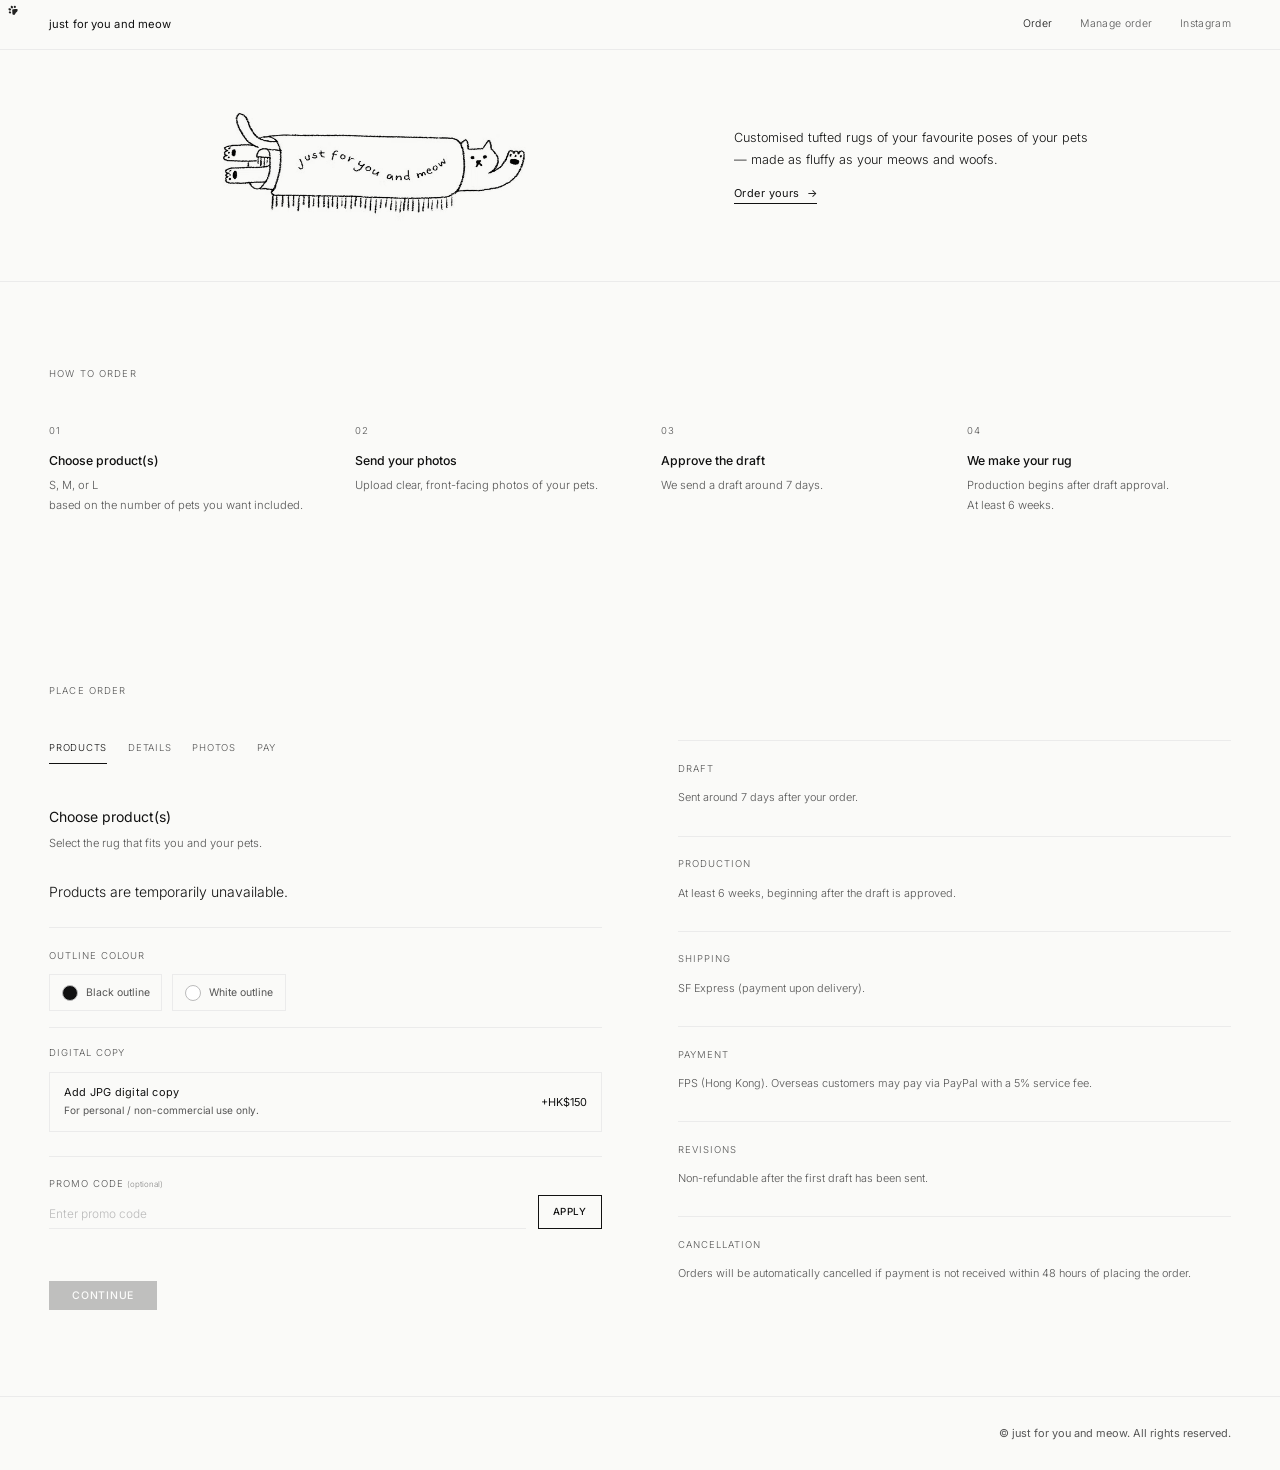
==== public/index.html @ f8407f60 "Update index.html" ====
<!DOCTYPE html>
<html lang="en">
<head>
  <!-- Google tag (gtag.js) -->
<script async src="https://www.googletagmanager.com/gtag/js?id=G-83572LNFVX"></script>
<script>
  window.dataLayer = window.dataLayer || [];
  function gtag(){dataLayer.push(arguments);}
  gtag('js', new Date());

  gtag('config', 'G-83572LNFVX');
</script>
  
<meta charset="UTF-8">
<meta name="viewport" content="width=device-width, initial-scale=1.0">
<title>just for you and meow</title>
  <meta name="description" content="Custom handmade pet rugs and personalized artwork by just for you and meow. Personalised rugs for you and your pets in Hong Kong.">
  <meta name="robots" content="index, follow">
  <link rel="canonical" href="https://justforyouandmeow.com/">
<link rel="preconnect" href="https://fonts.googleapis.com">
<link href="https://fonts.googleapis.com/css2?family=Inter:wght@300;400;500&display=swap" rel="stylesheet">

<script>
const API_URL = '/api/order';
const TURNSTILE_SITE_KEY = '0x4AAAAAADvn28RYsBENDB8b';
const TURNSTILE_ALLOWED_HOSTS = [
  'justforyouandmeow.vercel.app',
  'justforyouandmeow.com',
  'www.justforyouandmeow.com'
];
const IS_DEPLOYED_SITE = TURNSTILE_ALLOWED_HOSTS.includes(location.hostname);

let turnstileWidgetId = null;
let turnstileToken = '';

function scheduleTurnstileRender() {
  window.setTimeout(renderTurnstileWidget, 150);
}

function renderTurnstileWidget() {
  if (!IS_DEPLOYED_SITE) return;
  if (!window.turnstile) return;
  if (turnstileWidgetId !== null) return;

  const container = document.getElementById('turnstile-widget');
  if (!container) return;

  container.innerHTML = '';

  turnstileWidgetId = window.turnstile.render(container, {
    sitekey: TURNSTILE_SITE_KEY,
    action: 'order',
    theme: 'light',
    callback: function(token) {
      turnstileToken = token || '';
      hideMsg('msg-s3');
    },
    'expired-callback': function() {
      turnstileToken = '';
    },
    'error-callback': function() {
      turnstileToken = '';
      showMsg('msg-s3', 'err', 'Security check could not load. Please refresh the page and try again.');
    }
  });
}

function resetTurnstileWidget() {
  turnstileToken = '';
  if (window.turnstile && turnstileWidgetId !== null) {
    window.turnstile.reset(turnstileWidgetId);
  }
}

window.addEventListener('DOMContentLoaded', scheduleTurnstileRender);
window.addEventListener('load', scheduleTurnstileRender);

if (IS_DEPLOYED_SITE) {
  const turnstileScript = document.createElement('script');
  turnstileScript.src = 'https://challenges.cloudflare.com/turnstile/v0/api.js?render=explicit';
  turnstileScript.onload = scheduleTurnstileRender;
  turnstileScript.async = true;
  turnstileScript.defer = true;
  document.head.appendChild(turnstileScript);
}

const CONFIG = {
  fps: {
    fpsCode: '102056686',
    payee: 'Glory On International Limited',
    qrImage: 'images/fps-qr.png'
  },
  products: [],
  terms: null
};
</script>

<style>
*,*::before,*::after{box-sizing:border-box;margin:0;padding:0}
:root{--black:#111111;--mid:#555555;--light:#EBEBEB;--bg:#FAFAF8;--white:#FFFFFF;--err:#cc3333}
html{font-size:14px;scroll-behavior:smooth}
body{font-family:'Inter',sans-serif;font-weight:300;color:var(--black);background:var(--bg);line-height:1.6;-webkit-font-smoothing:antialiased}
nav{position:fixed;top:0;left:0;right:0;z-index:100;background:var(--bg);display:flex;align-items:center;justify-content:space-between;padding:0 clamp(1.5rem,5vw,3.5rem);height:50px;border-bottom:1px solid var(--light)}
.nav-brand{font-size:.8rem;font-weight:400;letter-spacing:.01em;text-decoration:none;color:var(--black)}
.nav-right{display:flex;gap:2rem}.nav-right a{font-size:.75rem;color:var(--mid);text-decoration:none;letter-spacing:.03em;transition:color .15s}.nav-right a:hover,.nav-right a.active{color:var(--black)}
main{padding-top:50px}
.hero{padding:clamp(2rem,4vw,3.5rem) clamp(1.5rem,5vw,3.5rem);display:flex;flex-direction:row;align-items:center;gap:clamp(1.5rem,3vw,2.5rem);flex-wrap:wrap}
.hero-left{flex:0 1 auto;display:flex;align-items:center}.hero-logo{width:100%;max-width:650px;height:auto;display:block;mix-blend-mode:multiply}
.hero-right{flex:0 1 auto;display:flex;flex-direction:column;align-items:flex-start;gap:1rem;max-width:500px}
.hero-tagline{font-size:clamp(.82rem,1.1vw,.9rem);font-weight:300;line-height:1.75;color:var(--black)}
.link-arrow{font-size:.78rem;font-weight:400;letter-spacing:.04em;color:var(--black);text-decoration:none;display:inline-flex;align-items:center;gap:.4rem;border-bottom:1px solid var(--black);padding-bottom:1px;transition:opacity .15s;white-space:nowrap}.link-arrow:hover{opacity:.45}
@media(max-width:760px){.hero{flex-direction:column;align-items:flex-start}.hero-logo{max-width:500px}.hero-right{max-width:100%}}
.rule{border:none;border-top:1px solid var(--light)}
.section{padding:clamp(3.5rem,7vw,6rem) clamp(1.5rem,5vw,3.5rem)}
.section-label{font-size:.68rem;letter-spacing:.12em;text-transform:uppercase;color:var(--mid);margin-bottom:3rem}
.process{display:grid;grid-template-columns:repeat(4,1fr);gap:3rem}.step-n{font-size:.68rem;color:var(--mid);letter-spacing:.08em;margin-bottom:.9rem}.step-title{font-size:.88rem;font-weight:500;margin-bottom:.4rem}.step-desc{font-size:.8rem;color:var(--mid);line-height:1.75}
.size-row{display:grid;grid-template-columns:5rem 1fr 1fr auto 1.2rem auto;align-items:center;gap:1rem;padding:1.3rem 0;border-bottom:1px solid var(--light);cursor:pointer;transition:background .1s}.size-row:hover{background:rgba(0,0,0,.02)}
.size-letter{font-size:1.1rem;font-weight:300;letter-spacing:-.01em}.size-dims,.size-cap{font-size:.8rem;color:var(--mid)}.size-cap{font-size:.78rem}.size-price{font-size:.9rem;font-weight:400;white-space:nowrap}.size-radio{width:14px;height:14px;border:1.5px solid var(--light);border-radius:50%;transition:border-color .15s,background .15s;flex-shrink:0;justify-self:center}.size-row.sel .size-radio{background:var(--black);border-color:var(--black)}.qty-control{display:inline-flex;align-items:center;gap:.3rem;justify-self:start}.qty-btn{width:18px;height:18px;border:1px solid var(--light);border-radius:50%;background:var(--white);color:var(--mid);font:inherit;font-size:.72rem;line-height:1;cursor:pointer;padding:0;display:inline-flex;align-items:center;justify-content:center}.qty-btn:hover{border-color:var(--black);color:var(--black)}.qty-count{min-width:1rem;text-align:center;font-size:.72rem;color:var(--black)}
.order-grid{display:grid;grid-template-columns:1fr 1fr;gap:clamp(3rem,6vw,6rem);align-items:start}
.prog{display:flex;gap:1.5rem;margin-bottom:3rem}.prog-item{font-size:.68rem;letter-spacing:.08em;text-transform:uppercase;color:var(--mid);padding-bottom:.5rem;border-bottom:1.5px solid transparent;transition:all .2s}.prog-item.on{color:var(--black);border-color:var(--black)}.prog-item.done{opacity:.35}
.panel{display:none}.panel.on{display:block;animation:fadeUp .22s ease}@keyframes fadeUp{from{opacity:0;transform:translateY(5px)}to{opacity:1;transform:translateY(0)}}
.panel-title{font-size:1rem;font-weight:400;margin-bottom:.4rem}.panel-sub{font-size:.8rem;color:var(--mid);margin-bottom:2rem;line-height:1.75}
.recap{display:none;justify-content:space-between;align-items:center;border:1px solid var(--light);padding:.8rem 1rem;margin-bottom:2rem;font-size:.78rem}.recap.show{display:flex}.r-size{font-weight:500}.r-price{color:var(--mid)}.r-change{color:var(--mid);text-decoration:underline;cursor:pointer;font-size:.72rem}.r-change:hover{color:var(--black)}
.field{margin-bottom:1.6rem}.field label{display:block;font-size:.68rem;letter-spacing:.1em;text-transform:uppercase;color:var(--mid);margin-bottom:.6rem}.field label small{text-transform:none;letter-spacing:0;font-weight:300;opacity:.7}
.field input,.field textarea{width:100%;border:none;border-bottom:1px solid var(--light);background:transparent;padding:.55em 0;font-family:'Inter',sans-serif;font-size:.85rem;font-weight:300;color:var(--black);outline:none;transition:border-color .15s}.field input::placeholder,.field textarea::placeholder{color:#bbb}.field input:focus,.field textarea:focus{border-color:var(--black)}.field textarea{resize:none;min-height:68px}
.upfield{border:1px solid var(--light);padding:1.6rem;position:relative;text-align:center;cursor:pointer;transition:border-color .15s}.upfield:hover{border-color:var(--black)}.upfield input[type="file"]{position:absolute;inset:0;opacity:0;cursor:pointer;width:100%;height:100%}.upfield-label{font-size:.72rem;letter-spacing:.08em;text-transform:uppercase;font-weight:500;display:block;margin-bottom:.3rem}.upfield-hint{font-size:.75rem;color:var(--mid)}.file-chosen{font-size:.72rem;color:var(--black);margin-top:.5rem;min-height:1em}
.photo-list{border-top:1px solid var(--light);margin-top:.8rem}.photo-item{position:relative;display:grid;grid-template-columns:52px minmax(0,1fr);align-items:center;gap:.8rem;padding:.65rem 2.2rem .65rem 0;border-bottom:1px solid var(--light);font-size:.74rem}.photo-thumb{width:52px;height:52px;border:1px solid var(--light);object-fit:cover;cursor:zoom-in;background:var(--white)}.photo-name{min-width:0;overflow:hidden;text-overflow:ellipsis;white-space:nowrap}.photo-remove{position:absolute;right:0;top:50%;transform:translateY(-50%);width:28px;height:28px;border:1px solid var(--light);border-radius:50%;background:var(--white);color:var(--mid);font:inherit;font-size:1.05rem;line-height:1;cursor:pointer}.photo-remove:hover{color:var(--black);border-color:var(--black)}
.photo-preview-dialog{width:min(760px,calc(100% - 2rem));max-height:90vh;border:0;padding:0;background:var(--white)}.photo-preview-dialog::backdrop{background:rgba(0,0,0,.72)}.photo-preview-inner{position:relative;padding:2.5rem 1rem 1rem;display:flex;align-items:center;justify-content:center;max-height:90vh}.photo-preview-image{display:block;max-width:100%;max-height:calc(90vh - 3.5rem);object-fit:contain}.photo-preview-close{position:absolute;top:.65rem;right:.8rem;border:0;background:none;color:var(--black);font:inherit;font-size:1.35rem;line-height:1;cursor:pointer}
.promo-box{margin-top:1.7rem;padding-top:1.4rem;border-top:1px solid var(--light)}.promo-row{display:flex;align-items:flex-end;gap:.8rem}.promo-row .field{flex:1;margin:0}.promo-apply{height:34px;border:1px solid var(--black);background:transparent;color:var(--black);padding:0 1rem;font-family:'Inter',sans-serif;font-size:.7rem;font-weight:500;letter-spacing:.06em;text-transform:uppercase;cursor:pointer}.promo-apply:disabled{opacity:.35;cursor:not-allowed}.promo-result{font-size:.74rem;min-height:1.4em;margin-top:.65rem}.promo-result.ok{color:#1a6b3c}.promo-result.err{color:var(--err)}
.outline-box{margin-top:1.7rem;padding-top:1.4rem;border-top:1px solid var(--light)}.outline-label{font-size:.68rem;letter-spacing:.1em;text-transform:uppercase;color:var(--mid);margin-bottom:.8rem}.outline-options{display:flex;gap:.7rem;flex-wrap:wrap}.outline-option{display:inline-flex;align-items:center;gap:.55rem;border:1px solid var(--light);background:transparent;padding:.65rem .85rem;font-family:'Inter',sans-serif;font-size:.75rem;color:var(--mid);cursor:pointer}.outline-option:hover,.outline-option.sel{border-color:var(--black);color:var(--black)}.outline-swatch{width:16px;height:16px;border-radius:50%;border:1px solid #bbb;display:inline-block}.outline-swatch.black{background:#111}.outline-swatch.white{background:#fff}
.addon-box{margin-top:1.2rem;padding-top:1.2rem;border-top:1px solid var(--light)}.addon-option{width:100%;display:flex;justify-content:space-between;align-items:center;gap:1rem;border:1px solid var(--light);background:transparent;padding:.9rem 1rem;font-family:'Inter',sans-serif;color:var(--mid);cursor:pointer;text-align:left}.addon-option:hover,.addon-option.sel{border-color:var(--black);color:var(--black)}.addon-title{display:block;font-size:.78rem;color:var(--black);letter-spacing:.02em}.addon-desc{display:block;font-size:.72rem;color:var(--mid);line-height:1.55;margin-top:.25rem}.addon-price{font-size:.78rem;white-space:nowrap;color:var(--black)}
.terms-check{display:flex;align-items:flex-start;gap:.65rem;font-size:.76rem;color:var(--mid);line-height:1.55;margin:1.6rem 0}.terms-check input{width:15px;height:15px;margin-top:.15rem;accent-color:var(--black);flex:0 0 auto}.terms-check a{color:var(--black);text-decoration:underline;text-underline-offset:2px}
.terms-dialog{position:fixed;top:50%;left:50%;transform:translate(-50%,-50%);margin:0;width:min(620px,calc(100% - 2rem));max-height:82vh;border:0;padding:0;background:var(--white);color:var(--black);cursor:default;box-shadow:0 18px 60px rgba(0,0,0,.18)}.terms-dialog:focus{outline:none}.terms-dialog::backdrop{background:rgba(0,0,0,.42)}.terms-inner{padding:clamp(1.5rem,4vw,2.5rem);overflow:auto;max-height:82vh}.terms-head{display:flex;justify-content:space-between;align-items:center;gap:1rem;padding-bottom:1rem;border-bottom:1px solid var(--light)}.terms-head h2{font-size:1rem;font-weight:500}.terms-close{border:0;background:none;font:inherit;font-size:1.3rem;line-height:1;cursor:pointer;color:var(--mid)}.terms-section{padding-top:1.5rem}.terms-section h3{font-size:.78rem;font-weight:500;margin-bottom:.65rem}.terms-section p{font-size:.76rem;color:var(--mid);line-height:1.8;margin-bottom:.8rem}
.btn-row{display:flex;align-items:center;gap:1.5rem;margin-top:2rem}.btn-submit{background:var(--black);color:var(--white);border:none;padding:.8em 2.2em;font-family:'Inter',sans-serif;font-size:.75rem;font-weight:500;letter-spacing:.07em;text-transform:uppercase;cursor:pointer;transition:opacity .15s}.btn-submit:hover{opacity:.65}.btn-submit:disabled{opacity:.25;cursor:not-allowed}.btn-back{font-size:.75rem;color:var(--mid);background:none;border:none;cursor:pointer;font-family:'Inter',sans-serif;text-decoration:underline;transition:color .15s}.btn-back:hover{color:var(--black)}
.aside-block{border-top:1px solid var(--light);padding-top:1.4rem;margin-bottom:2rem}.aside-label{font-size:.68rem;letter-spacing:.1em;text-transform:uppercase;color:var(--mid);margin-bottom:.8rem}.aside-body{font-size:.78rem;color:var(--mid);line-height:1.85}
.order-num-box{background:var(--black);color:var(--white);padding:1.2rem 1.5rem;margin-bottom:2rem}.order-num-label{font-size:.65rem;letter-spacing:.1em;text-transform:uppercase;opacity:.6;margin-bottom:.3rem}.order-num-value{font-size:1.1rem;font-weight:500;letter-spacing:.04em}.receipt{border-top:1px solid var(--light);margin-bottom:2.5rem}.r-row{display:flex;justify-content:space-between;font-size:.8rem;padding:.65rem 0;border-bottom:1px solid var(--light)}.r-row:last-child{font-weight:500;border-color:var(--black)}.r-label{color:var(--mid)}
.fps-block{border:1px solid var(--light);padding:2rem;text-align:center}.fps-eyebrow{font-size:.65rem;letter-spacing:.12em;text-transform:uppercase;color:var(--mid);margin-bottom:1.5rem}.fps-qr{width:130px;height:130px;background:#EDEDED;margin:0 auto 1.2rem;overflow:hidden;display:flex;align-items:center;justify-content:center;font-size:.7rem;color:var(--mid)}.fps-qr img{width:100%;height:100%;object-fit:contain}.fps-meta{font-size:.78rem;color:var(--mid);margin-bottom:.3rem}.fps-amount{display:inline-block;background:var(--black);color:var(--white);padding:.55em 2rem;font-size:.88rem;font-weight:500;letter-spacing:.05em;margin:.8rem 0 0}.fps-instructions{text-align:left;font-size:.75rem;color:var(--mid);line-height:1.85;border-top:1px solid var(--light);margin-top:1.5rem;padding-top:1.2rem}.fps-instructions ol{padding-left:1.1em}.fps-instructions li{margin-bottom:.4rem}
.manage-wrap{max-width:760px}.manage-summary{border-top:1px solid var(--light);border-bottom:1px solid var(--light);margin:1.5rem 0 2rem}.manage-summary .r-row:last-child{font-weight:300;border-color:var(--light)}.manage-upload-panel{display:none}.manage-upload-panel.show{display:block}.manage-note{font-size:.75rem;color:var(--mid);line-height:1.8;margin-top:.8rem}.manage-actions{display:flex;gap:1rem;flex-wrap:wrap;margin-top:1.5rem}
.status-msg{font-size:.78rem;padding:.7rem 1rem;margin:.8rem 0;border-left:3px solid;display:none}.status-msg.show{display:block}.status-msg.ok{border-color:#2a9d5c;background:#f0faf5;color:#1a6b3c}.status-msg.err{border-color:var(--err);background:#fff5f5;color:var(--err)}.status-msg a{color:inherit;font-weight:500;text-decoration:underline}.spinner{display:inline-block;width:12px;height:12px;border:2px solid rgba(255,255,255,.3);border-top-color:#fff;border-radius:50%;animation:spin .6s linear infinite;margin-right:.5rem;vertical-align:middle}@keyframes spin{to{transform:rotate(360deg)}}
body{cursor:none}.paw-cursor-container{position:fixed;top:0;left:0;width:100%;height:100%;pointer-events:none;z-index:9999}.paw{position:absolute;pointer-events:none;width:24px;height:28px}
footer{border-top:1px solid var(--light);padding:2rem clamp(1.5rem,5vw,3.5rem);display:flex;justify-content:flex-end;align-items:center}.footer-meta{display:flex;align-items:center;gap:1.5rem;color:var(--mid);font-size:.72rem}.footer-brand{font-size:.78rem;font-weight:400;color:var(--mid)}
.mobile-order-info{display:none}
@media(max-width:1024px){
  .process{grid-template-columns:1fr 1fr}
  .order-grid{grid-template-columns:1fr;gap:2rem}
  .desktop-order-info{display:none!important}
  .mobile-order-info{display:block!important;width:100%;margin:0 0 2.5rem}
  .mobile-order-info .aside-block{border-top:1px solid var(--light);padding:1.2rem 0;margin:0}
  .mobile-order-info .aside-block:last-child{border-bottom:1px solid var(--light)}
  .mobile-order-info .aside-label{margin-bottom:.45rem;font-size:.66rem;line-height:1.4}
  .mobile-order-info .aside-body{font-size:.78rem;line-height:1.65}
  .size-row{grid-template-columns:4rem minmax(0,1fr) auto 1rem auto;grid-template-areas:"letter details price radio qty" "letter capacity price radio qty";column-gap:.8rem;row-gap:.15rem}
  .size-letter{grid-area:letter}
  .size-row>div:not(.size-cap):not(.size-price):not(.qty-control){grid-area:details}
  .size-cap{grid-area:capacity;display:block;font-size:.7rem;line-height:1.4}
  .size-price{grid-area:price}
  .size-radio{grid-area:radio}
  .qty-control{grid-area:qty}
}
@media(max-width:480px){
  .section{padding-left:1.25rem;padding-right:1.25rem}
  .process{grid-template-columns:1fr}
  .mobile-order-info{margin-bottom:2rem}
  .mobile-order-info .aside-block{padding:1rem 0}
  .mobile-order-info .aside-body{font-size:.76rem;line-height:1.6}
}
@media(max-width:768px){.paw-cursor-container{display:none}body{cursor:auto}}
</style>
</head>
<body>

<nav>
  <a href="index.html" class="nav-brand">just for you and meow</a>
  <div class="nav-right">
    <a href="#order" class="active">Order</a>
    <a href="manage-order.html">Manage order</a>
    <a href="https://www.instagram.com/justforyouandmeow/" target="_blank" rel="noopener noreferrer">Instagram</a>
  </div>
</nav>

<main>
  <section class="hero">
    <div class="hero-left"><img src="images/logo.png" alt="just for you and meow" class="hero-logo"></div>
    <div class="hero-right">
      <p class="hero-tagline">Customised tufted rugs of your favourite poses of your pets<br>— made as fluffy as your meows and woofs.</p>
      <a href="#order" class="link-arrow">Order yours &nbsp;&rarr;</a>
    </div>
  </section>

  <hr class="rule">

  <section class="section">
    <p class="section-label">How to order</p>
    <div class="process">
      <div><div class="step-n">01</div><div class="step-title">Choose product(s)</div><p class="step-desc">S, M, or L <br>based on the number of pets you want included.</p></div>
      <div><div class="step-n">02</div><div class="step-title">Send your photos</div><p class="step-desc">Upload clear, front-facing photos of your pets.</p></div>
      <div><div class="step-n">03</div><div class="step-title">Approve the draft</div><p class="step-desc">We send a draft around 7 days.</p></div>
      <div><div class="step-n">04</div><div class="step-title">We make your rug</div><p class="step-desc">Production begins after draft approval. <br>At least 6 weeks.</p></div>
    </div>
  </section>

  <section class="section" id="order">
    <p class="section-label">Place order</p>

    <div class="order-aside mobile-order-info" aria-label="Order information">
      <div class="aside-block"><div class="aside-label">Draft</div><div class="aside-body">Sent around 7 days after your order.</div></div>
      <div class="aside-block"><div class="aside-label">Production</div><div class="aside-body">At least 6 weeks, beginning after the draft is approved.</div></div>
      <div class="aside-block"><div class="aside-label">Shipping</div><div class="aside-body">SF Express (payment upon delivery).</div></div>
      <div class="aside-block"><div class="aside-label">Payment</div><div class="aside-body">FPS (Hong Kong). Overseas customers may pay via PayPal with a 5% service fee.</div></div>
      <div class="aside-block"><div class="aside-label">Revisions</div><div class="aside-body">Non-refundable after the first draft has been sent.</div></div>
      <div class="aside-block"><div class="aside-label">Cancellation</div><div class="aside-body">Orders will be automatically cancelled if payment is not received within 48 hours of placing the order.</div></div>
    </div>

    <div class="order-grid">
      <div class="order-left">
        <div class="prog">
          <span class="prog-item on" data-s="1">Products</span>
          <span class="prog-item" data-s="2">Details</span>
          <span class="prog-item" data-s="3">Photos</span>
          <span class="prog-item" data-s="4">Pay</span>
        </div>

        <div class="panel on" id="p1">
          <div class="panel-title">Choose product(s)</div>
          <p class="panel-sub">Select the rug that fits you and your pets.</p>
          <div id="p1-rows"></div>

          <div class="outline-box">
            <div class="outline-label">Outline colour</div>
            <div class="outline-options">
              <button type="button" class="outline-option" data-outline="Black" onclick="pickOutline('Black')"><span class="outline-swatch black"></span>Black outline</button>
              <button type="button" class="outline-option" data-outline="White" onclick="pickOutline('White')"><span class="outline-swatch white"></span>White outline</button>
            </div>
          </div>

          <div class="addon-box">
            <div class="outline-label">Digital copy</div>
            <button type="button" class="addon-option" id="digital-copy-option" onclick="toggleDigitalCopy()">
              <span>
                <span class="addon-title">Add JPG digital copy</span>
                <span class="addon-desc">For personal / non-commercial use only.</span>
              </span>
              <span class="addon-price">+HK$150</span>
            </button>
          </div>

          <div class="promo-box">
            <div class="promo-row">
              <div class="field">
                <label for="f-promo">Promo code <small>(optional)</small></label>
                <input type="text" id="f-promo" maxlength="30" autocomplete="off" placeholder="Enter promo code"
                       oninput="if(appliedPromo && this.value.trim().toUpperCase() !== appliedPromo.code) clearPromo_(false)">
              </div>
              <button class="promo-apply" type="button" id="promo-apply" onclick="applyPromo()">Apply</button>
            </div>
            <div class="promo-result" id="promo-result"></div>
          </div>

          <div class="btn-row"><button class="btn-submit" id="s1n" disabled onclick="go(2)">Continue</button></div>
        </div>

        <div class="panel" id="p2">
          <div class="recap show" id="rb2"><span><span class="r-size" id="rb2-size"></span>&ensp;<span class="r-price" id="rb2-price"></span></span><span class="r-change" onclick="go(1)">Change</span></div>
          <div class="panel-title">Your details</div>
          <p class="panel-sub">Contact and delivery information.</p>
          <div class="field"><label>Instagram</label><input type="text" id="f-instagram" placeholder="@accountname"></div>
          <div class="field"><label>Full name</label><input type="text" id="f-name" placeholder="Your full name"></div>
          <div class="field"><label>Phone number</label><input type="tel" id="f-phone" placeholder="Your phone number"></div>
          <div class="field"><label>Delivery address</label><input type="text" id="f-addr" placeholder="Full address"></div>
          <div class="btn-row"><button class="btn-submit" onclick="v2()">Continue</button><button class="btn-back" onclick="go(1)">Back</button></div>
        </div>

        <div class="panel" id="p3">
          <div class="recap show" id="rb3"><span><span class="r-size" id="rb3-size"></span>&ensp;<span class="r-price" id="rb3-price"></span></span><span class="r-change" onclick="go(1)">Change</span></div>
          <div class="panel-title">Upload photos</div>
          <p class="panel-sub">Upload at least one photo of your pets — can be separate photos. Clear, front-facing photos work best.</p>
          <div class="field">
            <label>Pet photos <small>(required)</small></label>
            <div class="upfield">
              <input type="file" id="f-photos" accept="image/*" multiple onchange="onPetFiles(this)">
              <span class="upfield-label">Select files</span>
              <span class="upfield-hint">JPG or PNG · up to 6 files · 3 MB each</span>
            </div>
            <div class="file-chosen" id="pet-file-chosen"></div>
            <div class="photo-list" id="pet-photo-list"></div>
          </div>
          <div class="field"><label>Notes <small>(optional)</small></label><textarea id="f-notes" placeholder="Background colour, pose, accessories, anything you have in mind..."></textarea></div>
          <div class="field"><div id="turnstile-widget"></div></div>
          <label class="terms-check">
            <input type="checkbox" id="f-terms">
            <span>I have read and agree to the <a href="#" onclick="openTerms(event)">Terms &amp; Conditions and Privacy Notice</a>. / 我已閱讀並同意條款及私隱聲明。</span>
          </label>
          <div id="msg-s3" class="status-msg"></div>
          <div class="btn-row"><button class="btn-submit" id="s3n" onclick="doSubmit()">Confirm order</button><button class="btn-back" onclick="go(2)">Back</button></div>
        </div>

        <div class="panel" id="p4">
          <div class="panel-title">Order received</div>
          <p class="panel-sub">Complete payment via FPS within 48 hours, then upload your screenshot below.</p>
          <div class="order-num-box"><div class="order-num-label">Your order number</div><div class="order-num-value" id="order-num-display">—</div></div>
          <div class="receipt" id="receipt"></div>
          <div class="fps-block">
            <div class="fps-eyebrow">FPS &nbsp;/&nbsp; Faster Payment System</div>
            <div class="fps-qr"><img src="images/fps-qr.png" alt="FPS QR code" onerror="this.style.display='none';this.parentNode.insertAdjacentHTML('beforeend','<span>fps-qr.png</span>')"></div>
            <div class="fps-meta">識別代碼 &nbsp;102056686</div>
            <div class="fps-meta" style="margin-bottom:0">支付至 &nbsp;Glory On International Limited</div>
            <div class="fps-amount" id="famt">HK$—</div>
            <div class="fps-instructions"><ol><li>Open your banking app and select FPS.</li><li>Add your name and order number as the reference, then take a screenshot.</li><li>Please upload your screenshot below and send us a direct message (DM).</li></ol></div>
          </div>

          <div class="field" style="margin-top:2rem">
            <label>Payment screenshot <small>Upload after payment</small></label>
            <div class="upfield">
              <input type="file" id="f-payment" accept="image/*" onchange="onPayFile(this)">
              <span class="upfield-label">Select file</span>
              <span class="upfield-hint">Upload your FPS payment screenshot</span>
            </div>
            <div class="file-chosen" id="pay-file-chosen"></div>
            <div class="photo-list" id="payment-photo-list"></div>
          </div>

          <div id="msg-s4" class="status-msg"></div>
          <div class="btn-row"><button class="btn-submit" id="s4n" onclick="submitPayment()">Submit payment proof</button><button class="btn-back" id="payment-back" onclick="go(3)">Back</button></div>
          <div style="margin-top:3rem;border-top:1px solid var(--light);padding-top:2rem"><button class="btn-back" onclick="doReset()">Place another order</button></div>
        </div>
      </div>

      <div class="order-aside desktop-order-info" aria-label="Order information">
        <div class="aside-block"><div class="aside-label">Draft</div><div class="aside-body">Sent around 7 days after your order.</div></div>
        <div class="aside-block"><div class="aside-label">Production</div><div class="aside-body">At least 6 weeks, beginning after the draft is approved.</div></div>
        <div class="aside-block"><div class="aside-label">Shipping</div><div class="aside-body">SF Express (payment upon delivery).</div></div>
        <div class="aside-block"><div class="aside-label">Payment</div><div class="aside-body">FPS (Hong Kong). Overseas customers may pay via PayPal with a 5% service fee.</div></div>
        <div class="aside-block"><div class="aside-label">Revisions</div><div class="aside-body">Non-refundable after the first draft has been sent.</div></div>
        <div class="aside-block"><div class="aside-label">Cancellation</div><div class="aside-body">Orders will be automatically cancelled if payment is not received within 48 hours of placing the order.</div></div>
      </div>
    </div>
  </section>
</main>

<dialog class="photo-preview-dialog" id="photo-preview-dialog">
  <div class="photo-preview-inner">
    <button class="photo-preview-close" type="button" onclick="closePhotoPreview()" aria-label="Close">&times;</button>
    <img class="photo-preview-image" id="photo-preview-image" alt="Selected photo preview">
  </div>
</dialog>

<dialog class="terms-dialog" id="terms-dialog" tabindex="-1">
  <div class="terms-inner">
    <div class="terms-head"><h2>Terms &amp; Conditions / 注意事項</h2><button class="terms-close" type="button" onclick="closeTerms()" aria-label="Close">&times;</button></div>
    <div class="terms-section"><p>Terms are loading from the secure backend. Please reload if they do not appear.</p></div>
  </div>
</dialog>

<footer>
  <div class="footer-meta">
    <span class="footer-brand">© just for you and meow. All rights reserved.</span>
  </div>
</footer>

<script>
let sel = null;
let selectedItems = [];
let orderNum = null;
let petFiles = [];
let payFile = null;
let appliedPromo = null;
let selectedOutline = null;
let selectedDigitalCopy = false;
const DIGITAL_COPY_PRICE = 150;
let orderReadyForPayment = false;
let pendingOrderResult = null;
let manageSession = null;
let managePetFiles = [];
let managePayFile = null;


function fileToBase64(file, options = {}) {
  const maxDimension = Number(options.maxDimension || 1800);
  const initialQuality = Number(options.quality || 0.82);
  const targetBytes = Number(options.targetBytes || 2.4 * 1000 * 1000);

  return new Promise((resolve, reject) => {
    const objectUrl = URL.createObjectURL(file);
    const image = new Image();

    image.onload = async () => {
      try {
        const originalWidth = image.naturalWidth || image.width;
        const originalHeight = image.naturalHeight || image.height;
        const scale = Math.min(1, maxDimension / Math.max(originalWidth, originalHeight));
        const width = Math.max(1, Math.round(originalWidth * scale));
        const height = Math.max(1, Math.round(originalHeight * scale));

        const canvas = document.createElement('canvas');
        canvas.width = width;
        canvas.height = height;
        const context = canvas.getContext('2d', { alpha: false });
        if (!context) throw new Error('Image compression is not supported by this browser.');

        context.fillStyle = '#ffffff';
        context.fillRect(0, 0, width, height);
        context.drawImage(image, 0, 0, width, height);

        let quality = initialQuality;
        let blob = await canvasToBlob_(canvas, quality);
        while (blob.size > targetBytes && quality > 0.56) {
          quality -= 0.08;
          blob = await canvasToBlob_(canvas, quality);
        }

        const reader = new FileReader();
        reader.onload = () => resolve(String(reader.result).split(',')[1]);
        reader.onerror = () => reject(new Error('Cannot process ' + file.name));
        reader.readAsDataURL(blob);
      } catch (error) {
        reject(error);
      } finally {
        URL.revokeObjectURL(objectUrl);
      }
    };

    image.onerror = () => {
      URL.revokeObjectURL(objectUrl);
      reject(new Error('Cannot open ' + file.name));
    };

    image.src = objectUrl;
  });
}

function canvasToBlob_(canvas, quality) {
  return new Promise((resolve, reject) => {
    canvas.toBlob(blob => {
      if (blob) resolve(blob);
      else reject(new Error('Image compression failed.'));
    }, 'image/jpeg', quality);
  });
}
function fileToDataUrl_(file) {
  return new Promise((res, rej) => {
    const reader = new FileReader();
    reader.onload = () => res(reader.result);
    reader.onerror = () => rej(new Error('Cannot preview ' + file.name));
    reader.readAsDataURL(file);
  });
}

function showMsg(id, type, text) {
  const el = document.getElementById(id);
  el.className = 'status-msg ' + type + ' show';
  el.textContent = text;
}

function hideMsg(id) {
  const el = document.getElementById(id);
  if (el) el.className = 'status-msg';
}

function showPaymentSuccess_() {
  const el = document.getElementById('msg-s4');
  el.className = 'status-msg ok show';
  el.textContent = 'Payment proof submitted. Please send us a direct message on ';
  const link = document.createElement('a');
  link.href = 'https://www.instagram.com/justforyouandmeow/';
  link.target = '_blank';
  link.rel = 'noopener noreferrer';
  link.textContent = 'Instagram';
  el.appendChild(link);
  el.appendChild(document.createTextNode(' with your order number. Thank you.'));
}

loadProducts();
loadTerms();

async function loadTerms() {
  try {
    const result = await postApi_({ type: 'terms' });
    if (!result.success || !result.terms || !result.terms.version) throw new Error('TERMS_UNAVAILABLE');
    CONFIG.terms = result.terms;
    renderTerms_();
  } catch (error) {
    CONFIG.terms = null;
  }
}

function renderTerms_() {
  const terms = CONFIG.terms;
  if (!terms) return;
  const inner = document.querySelector('#terms-dialog .terms-inner');
  if (!inner) return;
  inner.innerHTML = '';

  const head = document.createElement('div');
  head.className = 'terms-head';
  const title = document.createElement('h2');
  title.textContent = (terms.titleEn || 'Terms & Conditions') + ' / ' + (terms.titleZh || '注意事項及私隱聲明');
  const close = document.createElement('button');
  close.className = 'terms-close';
  close.type = 'button';
  close.setAttribute('aria-label', 'Close');
  close.textContent = '×';
  close.addEventListener('click', closeTerms);
  head.appendChild(title);
  head.appendChild(close);
  inner.appendChild(head);

  const meta = document.createElement('div');
  meta.className = 'terms-section';
  const metaP = document.createElement('p');
  metaP.textContent = 'Version: ' + terms.version;
  meta.appendChild(metaP);
  inner.appendChild(meta);

  const en = document.createElement('div');
  en.className = 'terms-section';
  const enTitle = document.createElement('h3');
  enTitle.textContent = terms.titleEn || 'Terms & Conditions';
  en.appendChild(enTitle);
  appendTermsParagraphs_(en, terms.contentEn);
  inner.appendChild(en);

  const zh = document.createElement('div');
  zh.className = 'terms-section';
  const zhTitle = document.createElement('h3');
  zhTitle.textContent = terms.titleZh || '注意事項及私隱聲明';
  zh.appendChild(zhTitle);
  appendTermsParagraphs_(zh, terms.contentZh);
  inner.appendChild(zh);
}

function appendTermsParagraphs_(container, content) {
  const blocks = String(content || '').split(/\n\s*\n/).filter(Boolean);
  blocks.forEach(block => {
    const p = document.createElement('p');
    p.textContent = block.trim();
    p.style.whiteSpace = 'pre-line';
    container.appendChild(p);
  });
}

async function loadProducts() {
  const orderRows = document.getElementById('p1-rows');
  orderRows.textContent = 'Loading products...';
  document.getElementById('s1n').disabled = true;

  try {
    const result = await postApi_({ type: 'products' });
    if (!result.success || !Array.isArray(result.products) || !result.products.length) throw new Error('NO_PRODUCTS');
    CONFIG.products = result.products.map(p => ({ ...p, safeId: String(p.id || '').trim().toLowerCase() }));
    renderProducts_();
  } catch (error) {
    orderRows.textContent = 'Products are temporarily unavailable.';
  }
}

function renderProducts_() {
  const orderRows = document.getElementById('p1-rows');
  orderRows.innerHTML = '';
  CONFIG.products.forEach(p => {
    const name = escapeHtml_(p.name);
    const dims = escapeHtml_(p.dims);
    const capacity = escapeHtml_(p.capacity);
    const price = formatPrice_(p.price);
    orderRows.insertAdjacentHTML('beforeend', `
      <div class="size-row" id="wr-${p.safeId}" onclick="toggleProduct('${p.safeId}')">
        <span class="size-letter">${name}</span>
        <div><div class="size-dims">${dims}</div></div>
        <div class="size-cap">${capacity}</div>
        <div class="size-price">HK$${price}</div>
        <span class="size-radio" id="pr-${p.safeId}"></span>
        <div class="qty-control" onclick="event.stopPropagation()">
          <button type="button" class="qty-btn" aria-label="Decrease ${name}" onclick="changeProductQty('${p.safeId}', -1)">−</button>
          <span class="qty-count" id="qty-${p.safeId}">0</span>
          <button type="button" class="qty-btn" aria-label="Increase ${name}" onclick="changeProductQty('${p.safeId}', 1)">+</button>
        </div>
      </div>`);
  });
}

function escapeHtml_(value) {
  return String(value || '').replace(/&/g, '&amp;').replace(/</g, '&lt;').replace(/>/g, '&gt;').replace(/"/g, '&quot;').replace(/'/g, '&#039;');
}

function getSelectedItem_(safeId) {
  return selectedItems.find(item => item.safeId === safeId) || null;
}

function hasSelectedProducts_() {
  return selectedItems.some(item => Number(item.quantity || 0) > 0);
}

function syncPrimarySelection_() {
  selectedItems = selectedItems.filter(item => Number(item.quantity || 0) > 0);
  sel = selectedItems.length ? selectedItems[0] : null;
}

function getSelectedItemsForPayload_() {
  return selectedItems
    .filter(item => Number(item.quantity || 0) > 0)
    .map(item => ({
      productId: item.safeId || item.id,
      quantity: Number(item.quantity || 1)
    }));
}

function toggleProduct(safeId) {
  const existing = getSelectedItem_(safeId);
  if (existing) {
    setProductQuantity_(safeId, 0, true);
  } else {
    setProductQuantity_(safeId, 1, true);
  }
}

function pick(safeId) {
  toggleProduct(safeId);
}

function changeProductQty(safeId, delta) {
  const existing = getSelectedItem_(safeId);
  const currentQty = existing ? Number(existing.quantity || 0) : 0;
  const nextQty = Math.max(0, Math.min(20, currentQty + Number(delta || 0)));
  setProductQuantity_(safeId, nextQty, true);
}

function setProductQuantity_(safeId, quantity, shouldClearPromo) {
  const product = CONFIG.products.find(p => p.safeId === safeId);
  if (!product) return;

  const qty = Math.max(0, Math.min(20, Number(quantity || 0)));
  const existingIndex = selectedItems.findIndex(item => item.safeId === safeId);

  if (qty <= 0) {
    if (existingIndex >= 0) selectedItems.splice(existingIndex, 1);
  } else if (existingIndex >= 0) {
    selectedItems[existingIndex].quantity = qty;
  } else {
    selectedItems.push({
      ...product,
      quantity: qty
    });
  }

  syncPrimarySelection_();
  updateProductRow_(safeId);
  if (shouldClearPromo) clearPromo_(true);
  updateSizeContinue_();
  updateRecaps();
}

function updateProductRow_(safeId) {
  const item = getSelectedItem_(safeId);
  const qty = item ? Number(item.quantity || 0) : 0;
  const row = document.getElementById('wr-' + safeId);
  const radio = document.getElementById('pr-' + safeId);
  const qtyEl = document.getElementById('qty-' + safeId);

  if (row) row.classList.toggle('sel', qty > 0);
  if (radio) {
    radio.style.background = qty > 0 ? 'var(--black)' : '';
    radio.style.borderColor = qty > 0 ? 'var(--black)' : '';
  }
  if (qtyEl) qtyEl.textContent = String(qty);
}

function pickOutline(colour) {
  if (!['Black', 'White'].includes(colour)) return;
  selectedOutline = colour;
  document.querySelectorAll('.outline-option').forEach(button => {
    button.classList.toggle('sel', button.dataset.outline === colour);
  });
  updateSizeContinue_();
}

function toggleDigitalCopy() {
  selectedDigitalCopy = !selectedDigitalCopy;
  const option = document.getElementById('digital-copy-option');
  if (option) option.classList.toggle('sel', selectedDigitalCopy);
  updateRecaps();
}

function getProductsSubtotal_() {
  return selectedItems.reduce((sum, item) => {
    return sum + Number(item.price || 0) * Number(item.quantity || 0);
  }, 0);
}

function getCurrentProductPrice_() {
  return Number(appliedPromo ? appliedPromo.price : getProductsSubtotal_());
}

function getOrderTotal_() {
  return getCurrentProductPrice_() + (selectedDigitalCopy ? DIGITAL_COPY_PRICE : 0);
}

function hasOwn_(object, key) {
  return Object.prototype.hasOwnProperty.call(object || {}, key);
}

function normalizeBooleanValue_(value) {
  if (value === true) return true;
  const text = String(value || '').trim().toLowerCase();
  return text === 'true' || text === 'yes' || text === 'y' || text === '1';
}

function firstFiniteNumber_(values) {
  for (const value of values) {
    const number = Number(value);
    if (Number.isFinite(number)) return number;
  }
  return NaN;
}

function formatPrice_(value) {
  const number = Number(value);

  if (!Number.isFinite(number)) return '0';

  return number.toLocaleString('en-HK', {
    minimumFractionDigits: 0,
    maximumFractionDigits: 2
  });
}

function getReceiptTotal_(result, digitalCopySelected, digitalCopyPrice) {
  // New Apps Script v8/v9/v10 returns productFinalPrice, so rebuild the grand total safely.
  const productFinalPrice = firstFiniteNumber_([result && result.productFinalPrice]);
  if (Number.isFinite(productFinalPrice)) {
    return productFinalPrice + (digitalCopySelected ? Number(digitalCopyPrice || 0) : 0);
  }

  // New Apps Script also returns digitalCopyPrice; if present, server total should already include it.
  if (hasOwn_(result, 'digitalCopyPrice')) {
    const serverTotal = firstFiniteNumber_([
      result && result.price,
      result && result.finalPrice,
      result && result.total,
      result && result.amount
    ]);
    if (Number.isFinite(serverTotal)) return serverTotal;
  }

  // Backward fallback: old Apps Script did not know digital copy, so use frontend cart total.
  return getOrderTotal_();
}

function getDigitalCopyText_() {
  return selectedDigitalCopy ? 'JPG digital copy +HK$150' : 'No digital copy';
}

function getProductsSummary_() {
  if (!selectedItems.length) return '';
  return selectedItems
    .map(item => (item.name || item.id) + ' × ' + Number(item.quantity || 1))
    .join(' + ');
}

function formatItemsForReceipt_(items) {
  const source = Array.isArray(items) && items.length ? items : selectedItems;
  return source.map(item => {
    const name = item.name || item.productName || item.id || item.productId || 'Product';
    const qty = Number(item.quantity || 1);
    return name + ' × ' + qty;
  }).join(' + ');
}

function updateSizeContinue_() {
  document.getElementById('s1n').disabled = !(hasSelectedProducts_() && selectedOutline);
}

function updateRecaps() {
  if (!hasSelectedProducts_()) return;
  const parts = [(selectedOutline || '') + ' outline'];
  if (selectedDigitalCopy) parts.push('JPG digital copy +HK$150');
  ['2','3'].forEach(n => {
    document.getElementById('rb' + n + '-size').textContent = getProductsSummary_();
    document.getElementById('rb' + n + '-price').textContent = parts.join(' — ') + ' — HK$' + formatPrice_(getOrderTotal_());
  });
}

async function applyPromo() {
  const input = document.getElementById('f-promo');
  const resultEl = document.getElementById('promo-result');
  const button = document.getElementById('promo-apply');
  const promoCode = input.value.trim().toUpperCase();

  if (!hasSelectedProducts_()) {
    resultEl.className = 'promo-result err';
    resultEl.textContent = 'Please choose at least one product first.';
    return;
  }
  if (!promoCode) {
    clearPromo_(false);
    resultEl.className = 'promo-result err';
    resultEl.textContent = 'Please enter a promo code.';
    return;
  }

  button.disabled = true;
  button.textContent = 'Checking...';
  resultEl.className = 'promo-result';
  resultEl.textContent = '';

  try {
    const result = await postApi_({
      type: 'promo',
      productId: sel ? sel.safeId : '',
      items: getSelectedItemsForPayload_(),
      promoCode
    });
    const promo = result.promo || result;
    if (!result.success || !promo.valid) throw new Error(result.error || 'INVALID_PROMO_CODE');

    appliedPromo = {
      code: promo.code,
      originalPrice: promo.originalPrice,
      discount: promo.discount,
      price: promo.finalPrice
    };

    input.value = promo.code;
    resultEl.className = 'promo-result ok';
    const totalText = selectedDigitalCopy ? ' · Total with digital copy: HK$' + formatPrice_(getOrderTotal_()) : '';
    resultEl.textContent = promo.code + ' applied: HK$' + formatPrice_(promo.originalPrice) + ' → HK$' + formatPrice_(promo.finalPrice) + totalText;
    updateRecaps();
  } catch (error) {
    appliedPromo = null;
    resultEl.className = 'promo-result err';
    resultEl.textContent = 'Invalid or unavailable promo code.';
    updateRecaps();
  } finally {
    button.disabled = false;
    button.textContent = 'Apply';
  }
}

function clearPromo_(clearInput) {
  appliedPromo = null;
  if (clearInput) document.getElementById('f-promo').value = '';
  const resultEl = document.getElementById('promo-result');
  resultEl.className = 'promo-result';
  resultEl.textContent = '';
}

function go(n) {
  if (n > 1 && !hasSelectedProducts_()) return;

  if (n === 3 && orderReadyForPayment) {
    const submitButton = document.getElementById('s3n');
    submitButton.disabled = false;
    submitButton.textContent = 'Continue to payment';
  }

  document.querySelectorAll('.panel').forEach(p => p.classList.remove('on'));
  document.getElementById('p' + n).classList.add('on');
  document.querySelectorAll('.prog-item').forEach(w => {
    const s = +w.dataset.s;
    w.classList.remove('on', 'done');
    if (s === n) w.classList.add('on');
    else if (s < n) w.classList.add('done');
  });
  updateRecaps();
  window.scrollTo({ top: document.getElementById('order').offsetTop - 58, behavior: 'smooth' });
}

function v2() {
  if (!document.getElementById('f-instagram').value.trim() ||
      !document.getElementById('f-name').value.trim() ||
      !document.getElementById('f-phone').value.trim() ||
      !document.getElementById('f-addr').value.trim()) {
    alert('Please fill in all required fields.');
    return;
  }
  go(3);
}

function onPetFiles(input) {
  const newFiles = Array.from(input.files);
  const el = document.getElementById('pet-file-chosen');
  const invalid = newFiles.filter(f => f.size > 15 * 1000 * 1000 || !['image/png', 'image/jpeg', 'image/jpg'].includes(f.type));
  if (invalid.length) {
    el.textContent = 'Photos must be JPG or PNG and no larger than 15 MB each.';
    el.style.color = 'var(--err)';
    input.value = '';
    return;
  }

  const uniqueFiles = newFiles.filter(file => !petFiles.some(existing => existing.name === file.name && existing.size === file.size && existing.lastModified === file.lastModified));
  if (petFiles.length + uniqueFiles.length > 6) {
    el.textContent = 'Please select no more than 6 photos in total.';
    el.style.color = 'var(--err)';
    input.value = '';
    return;
  }

  petFiles = petFiles.concat(uniqueFiles);
  input.value = '';
  renderPetFiles_();
}

function removePetFile(index) {
  petFiles.splice(index, 1);
  renderPetFiles_();
}

async function renderPetFiles_() {
  const summary = document.getElementById('pet-file-chosen');
  const list = document.getElementById('pet-photo-list');
  list.innerHTML = '';
  summary.style.color = 'var(--black)';
  summary.textContent = petFiles.length ? petFiles.length + (petFiles.length === 1 ? ' photo selected' : ' photos selected') : '';

  petFiles.forEach((file, index) => {
    const item = document.createElement('div');
    item.className = 'photo-item';

    const thumbnail = document.createElement('img');
    thumbnail.className = 'photo-thumb';
    thumbnail.alt = 'Preview ' + file.name;
    fileToDataUrl_(file).then(url => { thumbnail.src = url; }).catch(() => { thumbnail.alt = 'Preview unavailable'; });
    thumbnail.addEventListener('click', () => openPhotoPreview(index));

    const name = document.createElement('span');
    name.className = 'photo-name';
    name.textContent = file.name;

    const remove = document.createElement('button');
    remove.type = 'button';
    remove.className = 'photo-remove';
    remove.textContent = '×';
    remove.setAttribute('aria-label', 'Remove ' + file.name);
    remove.title = 'Remove photo';
    remove.addEventListener('click', () => removePetFile(index));

    item.appendChild(thumbnail);
    item.appendChild(name);
    item.appendChild(remove);
    list.appendChild(item);
  });
}

async function openPhotoPreview(index) {
  const file = petFiles[index];
  if (!file) return;
  const image = document.getElementById('photo-preview-image');
  const dialog = document.getElementById('photo-preview-dialog');
  try {
    image.src = await fileToDataUrl_(file);
    dialog.showModal();
  } catch (error) {
    image.removeAttribute('src');
  }
}

function closePhotoPreview() {
  const image = document.getElementById('photo-preview-image');
  const dialog = document.getElementById('photo-preview-dialog');
  image.removeAttribute('src');
  dialog.close();
}

function onPayFile(input) {
  payFile = input.files[0] || null;
  renderPayFile_();
}

function removePayFile() {
  payFile = null;
  document.getElementById('f-payment').value = '';
  renderPayFile_();
  hideMsg('msg-s4');
}

function renderPayFile_() {
  const summary = document.getElementById('pay-file-chosen');
  const list = document.getElementById('payment-photo-list');
  list.innerHTML = '';
  summary.textContent = payFile ? '1 screenshot selected' : '';
  if (!payFile) return;

  const currentFile = payFile;
  const item = document.createElement('div');
  item.className = 'photo-item';

  const thumbnail = document.createElement('img');
  thumbnail.className = 'photo-thumb';
  thumbnail.alt = 'Preview ' + currentFile.name;
  fileToDataUrl_(currentFile).then(url => { if (payFile === currentFile) thumbnail.src = url; }).catch(() => { thumbnail.alt = 'Preview unavailable'; });
  thumbnail.addEventListener('click', openPaymentPreview);

  const name = document.createElement('span');
  name.className = 'photo-name';
  name.textContent = currentFile.name;

  const remove = document.createElement('button');
  remove.type = 'button';
  remove.className = 'photo-remove';
  remove.textContent = '×';
  remove.setAttribute('aria-label', 'Remove payment screenshot');
  remove.title = 'Remove screenshot';
  remove.addEventListener('click', removePayFile);

  item.appendChild(thumbnail);
  item.appendChild(name);
  item.appendChild(remove);
  list.appendChild(item);
}

async function openPaymentPreview() {
  if (!payFile) return;
  const image = document.getElementById('photo-preview-image');
  const dialog = document.getElementById('photo-preview-dialog');
  try {
    image.src = await fileToDataUrl_(payFile);
    dialog.showModal();
  } catch (error) {
    image.removeAttribute('src');
  }
}

function petPhotoUploadStateKey_(orderNumber) {
  return 'meow_uploaded_pet_indexes_' + String(orderNumber || '').trim();
}

function getUploadedPetPhotoIndexes_(orderNumber) {
  try {
    const raw = sessionStorage.getItem(petPhotoUploadStateKey_(orderNumber));
    const parsed = raw ? JSON.parse(raw) : [];
    return new Set(Array.isArray(parsed) ? parsed.map(Number).filter(Number.isFinite) : []);
  } catch (_) {
    return new Set();
  }
}

function saveUploadedPetPhotoIndexes_(orderNumber, uploadedIndexes) {
  sessionStorage.setItem(
    petPhotoUploadStateKey_(orderNumber),
    JSON.stringify(Array.from(uploadedIndexes).sort((a, b) => a - b))
  );
}

function clearUploadedPetPhotoIndexes_(orderNumber) {
  sessionStorage.removeItem(petPhotoUploadStateKey_(orderNumber));
}

function wait_(milliseconds) {
  return new Promise(resolve => setTimeout(resolve, milliseconds));
}

async function uploadPetPhotoWithRetry_(payload, maxAttempts = 3) {
  let lastError = null;

  for (let attempt = 1; attempt <= maxAttempts; attempt++) {
    try {
      const result = await postApi_(payload);
      if (!result.success) throw new Error(result.error || 'PHOTO_UPLOAD_FAILED');
      return result;
    } catch (error) {
      lastError = error;
      if (attempt < maxAttempts) {
        await wait_(700 * attempt);
      }
    }
  }

  throw lastError || new Error('PHOTO_UPLOAD_FAILED');
}

async function uploadAdditionalPetPhotos_(files, orderNumber, orderToken, button) {
  const uploadedIndexes = getUploadedPetPhotoIndexes_(orderNumber);

  // Photo 1 is saved as part of the order request in Code.gs.
  uploadedIndexes.add(1);
  saveUploadedPetPhotoIndexes_(orderNumber, uploadedIndexes);

  for (let zeroBasedIndex = 1; zeroBasedIndex < files.length; zeroBasedIndex++) {
    const photoIndex = zeroBasedIndex + 1;
    if (uploadedIndexes.has(photoIndex)) continue;

    const file = files[zeroBasedIndex];
    button.innerHTML = '<span class="spinner"></span>Uploading photo ' + photoIndex + ' of ' + files.length + '…';

    const data = await fileToBase64(file);

    await uploadPetPhotoWithRetry_({
      type: 'pet_photo',
      orderNumber: orderNumber,
      orderToken: orderToken,
      index: photoIndex,
      photo: {
        data: data,
        name: file.name
      }
    });

    uploadedIndexes.add(photoIndex);
    saveUploadedPetPhotoIndexes_(orderNumber, uploadedIndexes);
  }
}

async function doSubmit() {
  if (orderReadyForPayment) {
    go(4);
    return;
  }

  const ig = document.getElementById('f-instagram').value.trim();
  const nm = document.getElementById('f-name').value.trim();
  const ph = document.getElementById('f-phone').value.trim();
  const ad = document.getElementById('f-addr').value.trim();

  if (!ig || !nm || !ph || !ad) {
    showMsg('msg-s3', 'err', 'Please go back and complete all your details.');
    go(2);
    return;
  }

  if (ig.length > 100 || nm.length > 100 || ph.length > 20 || ad.length > 500) {
    showMsg('msg-s3', 'err', 'Some fields are too long.');
    go(2);
    return;
  }

  if (!CONFIG.terms || !CONFIG.terms.version) {
    showMsg('msg-s3', 'err', 'Terms & Conditions are temporarily unavailable. Please reload and try again.');
    return;
  }

  if (!document.getElementById('f-terms').checked) {
    showMsg('msg-s3', 'err', 'Please read and agree to the Terms & Conditions before confirming your order.');
    return;
  }

  const savedPendingOrderToken = sessionStorage.getItem('meow_order_token');
  const savedPendingRequestId = sessionStorage.getItem('meow_order_request_id');
  const canResumePhotoUpload = Boolean(
    orderNum &&
    pendingOrderResult &&
    savedPendingOrderToken &&
    savedPendingRequestId
  );

  if (IS_DEPLOYED_SITE && !turnstileToken && !canResumePhotoUpload) {
    showMsg('msg-s3', 'err', 'Please complete the security check.');
    return;
  }

  const MAX_FILE_SIZE = 15 * 1000 * 1000;
  const ALLOWED_TYPES = ['image/png', 'image/jpeg', 'image/jpg'];

  if (petFiles.length < 1) {
    showMsg('msg-s3', 'err', 'Please upload at least one pet photo.');
    return;
  }

  if (petFiles.length > 6) {
    showMsg('msg-s3', 'err', 'Please upload no more than 6 pet photos.');
    return;
  }

  for (let f of petFiles) {
    if (f.size > MAX_FILE_SIZE) {
      showMsg('msg-s3', 'err', 'Pet photo too large (max 15MB).');
      return;
    }
    if (!ALLOWED_TYPES.includes(f.type)) {
      showMsg('msg-s3', 'err', 'Pet photos must be PNG or JPEG only.');
      return;
    }
  }

  const btn = document.getElementById('s3n');
  btn.disabled = true;
  btn.innerHTML = '<span class="spinner"></span>Submitting…';
  hideMsg('msg-s3');

  let photosComplete = false;

  try {
    let requestId = sessionStorage.getItem('meow_order_request_id');
    if (!requestId) {
      requestId = createRequestId_();
      sessionStorage.setItem('meow_order_request_id', requestId);
    }

    let result;
    let orderToken;

    if (canResumePhotoUpload) {
      result = pendingOrderResult;
      orderToken = savedPendingOrderToken;
      btn.innerHTML = '<span class="spinner"></span>Resuming photo upload…';
    } else {
      const firstPhotoData = await fileToBase64(petFiles[0]);

      result = await postApi_({
        type: 'order',
        requestId: requestId,
        turnstileToken: turnstileToken,
        termsAccepted: true,
        termsVersion: CONFIG.terms.version,
        promoCode: appliedPromo ? appliedPromo.code : '',
        productId: sel ? sel.safeId : '',
        items: getSelectedItemsForPayload_(),
        outline: selectedOutline,
        digitalCopy: selectedDigitalCopy,
        firstPhoto: {
          data: firstPhotoData
        },
        instagram: ig,
        name: nm,
        phone: ph,
        address: ad,
        size: getProductsSummary_(),
        notes: document.getElementById('f-notes').value.trim()
      });

      if (!result.success) {
        throw new Error(result.error || 'ORDER_FAILED');
      }

      orderNum = result.orderNumber;
      orderToken = result.orderToken;
      pendingOrderResult = result;

      sessionStorage.setItem('meow_order_number', orderNum);
      sessionStorage.setItem('meow_order_token', orderToken);
    }

    await uploadAdditionalPetPhotos_(petFiles, orderNum, orderToken, btn);
    photosComplete = true;

    sessionStorage.removeItem('meow_order_request_id');
    clearUploadedPetPhotoIndexes_(orderNum);

    const returnedItems = Array.isArray(result.items) && result.items.length ? result.items : selectedItems;
    selectedItems = returnedItems.map(item => ({
      id: item.productId || item.id,
      safeId: String(item.productId || item.id || '').trim().toLowerCase(),
      name: item.name || item.productName || item.id || item.productId,
      dims: item.dims || '',
      price: Number(item.price || 0),
      quantity: Number(item.quantity || 1)
    }));
    syncPrimarySelection_();

    appliedPromo = result.promoCode ? {
      code: result.promoCode,
      originalPrice: result.originalPrice,
      discount: result.discount,
      price: Number(result.productFinalPrice || (Number(result.originalPrice || getProductsSubtotal_()) - Number(result.discount || 0)))
    } : null;

    orderReadyForPayment = true;
    document.getElementById('order-num-display').textContent = orderNum;

    const receipt = document.getElementById('receipt');
    receipt.innerHTML = '';

    const outlineText = result.outline || (selectedOutline ? selectedOutline + ' outline' : '');
    const digitalCopySelected = hasOwn_(result, 'digitalCopy')
      ? normalizeBooleanValue_(result.digitalCopy)
      : selectedDigitalCopy;
    const digitalCopyPrice = hasOwn_(result, 'digitalCopyPrice')
      ? Number(result.digitalCopyPrice || 0)
      : (digitalCopySelected ? DIGITAL_COPY_PRICE : 0);
    const receiptTotal = getReceiptTotal_(result, digitalCopySelected, digitalCopyPrice);

    const rows = [
      { label: 'Order', value: orderNum },
      { label: 'Instagram', value: ig },
      { label: 'Name', value: nm },
      { label: 'Phone', value: ph },
      { label: 'Address', value: ad },
      { label: 'Products', value: formatItemsForReceipt_(result.items || selectedItems) },
      { label: 'Outline', value: outlineText },
      { label: 'Digital copy', value: digitalCopySelected ? 'Yes — JPG for personal / non-commercial use' : 'No' }
    ];

    if (result.promoCode) {
      rows.push({ label: 'Original price', value: 'HK$' + formatPrice_(result.originalPrice) });
      rows.push({ label: 'Promo code', value: result.promoCode });
      rows.push({ label: 'Discount', value: '-HK$' + formatPrice_(result.discount) });
    }

    if (digitalCopySelected && digitalCopyPrice) {
      rows.push({ label: 'Digital copy add-on', value: '+HK$' + formatPrice_(digitalCopyPrice) });
    }

    rows.push({ label: 'Total', value: 'HK$' + formatPrice_(receiptTotal) });

    rows.forEach(row => {
      const div = document.createElement('div');
      div.className = 'r-row';
      const label = document.createElement('span');
      label.className = 'r-label';
      label.textContent = row.label;
      const val = document.createElement('span');
      val.textContent = row.value;
      div.appendChild(label);
      div.appendChild(val);
      receipt.appendChild(div);
    });

    document.getElementById('famt').textContent = 'HK$ ' + formatPrice_(receiptTotal);
    pendingOrderResult = null;
    go(4);

  } catch (err) {
    console.error('ORDER_SUBMIT_ERROR:', err);

    if (!orderNum) {
      showMsg(
        'msg-s3',
        'err',
        'Order was not submitted. Please retry the security check and try again.'
      );
      resetTurnstileWidget();
      btn.disabled = false;
      btn.textContent = 'Confirm order';
    } else if (!photosComplete) {
      showMsg(
        'msg-s3',
        'err',
        'Order ' + orderNum + ' was created, but not all photos finished uploading. Click “Retry photo upload” — this will not create a duplicate order.'
      );
      orderReadyForPayment = false;
      btn.disabled = false;
      btn.textContent = 'Retry photo upload';
    } else {
      showMsg(
        'msg-s3',
        'err',
        'Order ' + orderNum + ' and all photos were saved. Please continue to payment.'
      );
      orderReadyForPayment = true;
      btn.disabled = false;
      btn.textContent = 'Continue to payment';
    }
  }
}

async function submitPayment() {
  if (!payFile) {
    const fileInput = document.getElementById('f-payment');
    if (fileInput && fileInput.files.length > 0) payFile = fileInput.files[0];
  }

  if (!payFile) {
    showMsg('msg-s4', 'err', 'Please select your payment screenshot first.');
    return;
  }

  const MAX_SIZE = 15 * 1000 * 1000;
  const ALLOWED_TYPES = ['image/png', 'image/jpeg', 'image/jpg'];

  if (payFile.size > MAX_SIZE) {
    showMsg('msg-s4', 'err', 'Screenshot too large (max 15MB).');
    return;
  }

  if (!ALLOWED_TYPES.includes(payFile.type)) {
    showMsg('msg-s4', 'err', 'Payment screenshot must be PNG or JPEG only.');
    return;
  }

  const savedOrderNumber = orderNum || sessionStorage.getItem('meow_order_number');
  const orderToken = sessionStorage.getItem('meow_order_token');

  if (!savedOrderNumber || !orderToken) {
    showMsg('msg-s4', 'err', 'Order session expired. Please contact us on Instagram.');
    return;
  }

  const btn = document.getElementById('s4n');
  btn.disabled = true;
  btn.innerHTML = '<span class="spinner"></span>Uploading…';
  hideMsg('msg-s4');

  try {
    const data = await fileToBase64(payFile, { maxDimension: 2200, quality: 0.9 });
    const result = await postApi_({
      type: 'payment',
      orderNumber: savedOrderNumber,
      orderToken: orderToken,
      screenshot: {
        data: data,
        name: payFile.name || 'payment-proof'
      }
    });

    if (!result.success) throw new Error(result.error || 'PAYMENT_UPLOAD_FAILED');

    btn.textContent = 'Submitted';
    document.getElementById('payment-back').style.display = 'none';
    showPaymentSuccess_();
  } catch (err) {
    console.error('PAYMENT_UPLOAD_ERROR:', err);
    showMsg('msg-s4', 'err', 'Upload failed. Please try again or contact us on Instagram.');
    btn.disabled = false;
    btn.textContent = 'Submit payment proof';
  }
}


function validateImageFile_(file, label) {
  const MAX_SIZE = 15 * 1000 * 1000;
  const ALLOWED_TYPES = ['image/png', 'image/jpeg', 'image/jpg'];

  if (!file) throw new Error(label + ' is missing.');
  if (file.size > MAX_SIZE) throw new Error(label + ' is too large (max 15MB).');
  if (!ALLOWED_TYPES.includes(file.type)) throw new Error(label + ' must be PNG or JPEG only.');
}


function normalizePhoneForLookup_(value) {
  return String(value || '').replace(/[^0-9]/g, '');
}

function phoneLookupPayload_(phone) {
  const phoneDigits = normalizePhoneForLookup_(phone);
  return {
    type: 'manage_lookup',
    phone: phone,
    phoneRaw: phone,
    phoneDigits: phoneDigits,
    phoneLast8: phoneDigits.slice(-8)
  };
}

async function verifyManageOrder() {
  const phone = document.getElementById('m-phone').value.trim();

  if (!phone) {
    showMsg('msg-manage-login', 'err', 'Please enter the phone number used for your order.');
    return;
  }

  const btn = document.getElementById('m-login-btn');
  btn.disabled = true;
  btn.innerHTML = '<span class="spinner"></span>Checking…';
  hideMsg('msg-manage-login');
  hideMsg('msg-manage-upload');

  try {
    const result = await postApi_(phoneLookupPayload_(phone));

    const foundOrder = result.order || {};
    const foundOrderNumber = result.orderNumber || foundOrder.orderNumber || foundOrder.orderNo || foundOrder.no || '';

    if (!result.success || !result.orderToken || !foundOrderNumber) {
      throw new Error(result.error || 'ORDER_LOOKUP_FAILED');
    }

    manageSession = {
      orderNumber: foundOrderNumber,
      orderToken: result.orderToken,
      order: foundOrder
    };

    sessionStorage.setItem('meow_manage_order_number', manageSession.orderNumber);
    sessionStorage.setItem('meow_manage_order_token', manageSession.orderToken);

    renderManageSummary_(manageSession.order);
    document.getElementById('manage-upload-panel').classList.add('show');
    showMsg('msg-manage-login', 'ok', 'Order found. You can upload more photos or payment proof below.');
  } catch (error) {
    console.error('MANAGE_LOOKUP_ERROR:', error);
    manageSession = null;
    sessionStorage.removeItem('meow_manage_order_number');
    sessionStorage.removeItem('meow_manage_order_token');
    document.getElementById('manage-upload-panel').classList.remove('show');
    showMsg('msg-manage-login', 'err', 'Order not found. Please check the phone number.');
  } finally {
    btn.disabled = false;
    btn.textContent = 'Find order';
  }
}


function formatManageItems_(order) {
  if (Array.isArray(order.items) && order.items.length) {
    return order.items.map(item => {
      const name = item.name || item.productName || item.productId || 'Product';
      const qty = Number(item.quantity || 1);
      return name + ' × ' + qty;
    }).join(' + ');
  }
  return order.productName || order.size || '—';
}

function renderManageSummary_(order) {
  const summary = document.getElementById('manage-summary');
  summary.innerHTML = '';

  const rows = [
    { label: 'Order', value: manageSession.orderNumber },
    { label: 'Name', value: order.name || '—' },
    { label: 'Phone', value: order.phone || '—' },
    { label: 'Products', value: formatManageItems_(order) },
    { label: 'Payment status', value: order.paymentStatus || '—' }
  ];

  if (order.price) rows.push({ label: 'Total', value: 'HK$' + formatPrice_(order.price) });

  rows.forEach(row => {
    const div = document.createElement('div');
    div.className = 'r-row';
    const label = document.createElement('span');
    label.className = 'r-label';
    label.textContent = row.label;
    const value = document.createElement('span');
    value.textContent = row.value;
    div.appendChild(label);
    div.appendChild(value);
    summary.appendChild(div);
  });
}

function onManagePetFiles(input) {
  const newFiles = Array.from(input.files);
  const chosen = document.getElementById('manage-pet-file-chosen');

  try {
    newFiles.forEach(file => validateImageFile_(file, 'Photo'));
  } catch (error) {
    chosen.textContent = error.message;
    chosen.style.color = 'var(--err)';
    input.value = '';
    return;
  }

  const uniqueFiles = newFiles.filter(file => !managePetFiles.some(existing =>
    existing.name === file.name && existing.size === file.size && existing.lastModified === file.lastModified
  ));

  const totalAfterAdd = managePetFiles.length + uniqueFiles.length;
  managePetFiles = managePetFiles.concat(uniqueFiles).slice(0, 6);

  if (totalAfterAdd > 6) {
    chosen.textContent = 'Maximum 6 photos per upload. Only the first 6 files are kept.';
    chosen.style.color = 'var(--err)';
  } else {
    chosen.textContent = managePetFiles.length ? managePetFiles.length + ' photo(s) selected' : '';
    chosen.style.color = 'var(--black)';
  }

  input.value = '';
  renderManagePetFiles_();
}

function removeManagePetFile(index) {
  managePetFiles.splice(index, 1);
  document.getElementById('manage-pet-file-chosen').textContent = managePetFiles.length ? managePetFiles.length + ' photo(s) selected' : '';
  renderManagePetFiles_();
}

async function renderManagePetFiles_() {
  const list = document.getElementById('manage-pet-photo-list');
  list.innerHTML = '';

  for (let i = 0; i < managePetFiles.length; i++) {
    const file = managePetFiles[i];
    const item = document.createElement('div');
    item.className = 'photo-item';

    const img = document.createElement('img');
    img.className = 'photo-thumb';
    img.alt = file.name;
    img.src = await fileToDataUrl_(file);
    img.onclick = () => openManagePhotoPreview_(file);

    const name = document.createElement('div');
    name.className = 'photo-name';
    name.textContent = file.name;

    const remove = document.createElement('button');
    remove.type = 'button';
    remove.className = 'photo-remove';
    remove.textContent = '×';
    remove.onclick = () => removeManagePetFile(i);

    item.appendChild(img);
    item.appendChild(name);
    item.appendChild(remove);
    list.appendChild(item);
  }
}

async function openManagePhotoPreview_(file) {
  const image = document.getElementById('photo-preview-image');
  const dialog = document.getElementById('photo-preview-dialog');
  image.src = await fileToDataUrl_(file);
  dialog.showModal();
}

function onManagePayFile(input) {
  managePayFile = input.files[0] || null;
  const chosen = document.getElementById('manage-pay-file-chosen');
  const list = document.getElementById('manage-payment-photo-list');
  list.innerHTML = '';

  if (!managePayFile) {
    chosen.textContent = '';
    return;
  }

  try {
    validateImageFile_(managePayFile, 'Payment screenshot');
  } catch (error) {
    chosen.textContent = error.message;
    chosen.style.color = 'var(--err)';
    managePayFile = null;
    input.value = '';
    return;
  }

  chosen.textContent = managePayFile.name;
  chosen.style.color = 'var(--black)';
  renderManagePayFile_();
}

async function renderManagePayFile_() {
  const list = document.getElementById('manage-payment-photo-list');
  list.innerHTML = '';
  if (!managePayFile) return;

  const item = document.createElement('div');
  item.className = 'photo-item';

  const img = document.createElement('img');
  img.className = 'photo-thumb';
  img.alt = managePayFile.name;
  img.src = await fileToDataUrl_(managePayFile);
  img.onclick = () => openManagePhotoPreview_(managePayFile);

  const name = document.createElement('div');
  name.className = 'photo-name';
  name.textContent = managePayFile.name;

  const remove = document.createElement('button');
  remove.type = 'button';
  remove.className = 'photo-remove';
  remove.textContent = '×';
  remove.onclick = () => {
    managePayFile = null;
    document.getElementById('m-payment').value = '';
    document.getElementById('manage-pay-file-chosen').textContent = '';
    list.innerHTML = '';
  };

  item.appendChild(img);
  item.appendChild(name);
  item.appendChild(remove);
  list.appendChild(item);
}

function getManageSession_() {
  if (manageSession && manageSession.orderNumber && manageSession.orderToken) return manageSession;

  const orderNumber = sessionStorage.getItem('meow_manage_order_number');
  const orderToken = sessionStorage.getItem('meow_manage_order_token');
  if (orderNumber && orderToken) {
    manageSession = { orderNumber, orderToken, order: {} };
    return manageSession;
  }

  return null;
}

async function uploadManagePetPhotos() {
  const session = getManageSession_();
  if (!session) {
    showMsg('msg-manage-upload', 'err', 'Please find your order first.');
    return;
  }

  if (!managePetFiles.length) {
    showMsg('msg-manage-upload', 'err', 'Please select at least one photo.');
    return;
  }

  const btn = document.getElementById('m-photo-btn');
  btn.disabled = true;
  btn.innerHTML = '<span class="spinner"></span>Uploading…';
  hideMsg('msg-manage-upload');

  try {
    for (let i = 0; i < managePetFiles.length; i++) {
      const file = managePetFiles[i];
      validateImageFile_(file, 'Photo');
      const data = await fileToBase64(file);
      const result = await postApi_({
        type: 'pet_photo',
        orderNumber: session.orderNumber,
        orderToken: session.orderToken,
        index: i + 1,
        photo: {
          data: data,
          name: file.name
        }
      });

      if (!result.success) throw new Error(result.error || 'PHOTO_UPLOAD_FAILED');
    }

    managePetFiles = [];
    document.getElementById('m-photos').value = '';
    document.getElementById('manage-pet-file-chosen').textContent = '';
    document.getElementById('manage-pet-photo-list').innerHTML = '';
    showMsg('msg-manage-upload', 'ok', 'Photo(s) uploaded successfully.');
  } catch (error) {
    console.error('MANAGE_PHOTO_UPLOAD_ERROR:', error);
    showMsg('msg-manage-upload', 'err', 'Photo upload failed. Please try again or DM us on Instagram.');
  } finally {
    btn.disabled = false;
    btn.textContent = 'Upload photos';
  }
}

async function submitManagePayment() {
  const session = getManageSession_();
  if (!session) {
    showMsg('msg-manage-upload', 'err', 'Please find your order first.');
    return;
  }

  if (!managePayFile) {
    showMsg('msg-manage-upload', 'err', 'Please select your payment screenshot first.');
    return;
  }

  const btn = document.getElementById('m-payment-btn');
  btn.disabled = true;
  btn.innerHTML = '<span class="spinner"></span>Uploading…';
  hideMsg('msg-manage-upload');

  try {
    validateImageFile_(managePayFile, 'Payment screenshot');
    const data = await fileToBase64(managePayFile, { maxDimension: 2200, quality: 0.9 });
    const result = await postApi_({
      type: 'payment',
      orderNumber: session.orderNumber,
      orderToken: session.orderToken,
      screenshot: {
        data: data,
        name: managePayFile.name || 'payment-proof'
      }
    });

    if (!result.success) throw new Error(result.error || 'PAYMENT_UPLOAD_FAILED');

    managePayFile = null;
    document.getElementById('m-payment').value = '';
    document.getElementById('manage-pay-file-chosen').textContent = '';
    document.getElementById('manage-payment-photo-list').innerHTML = '';
    showMsg('msg-manage-upload', 'ok', 'Payment proof uploaded successfully. Please send us a DM with your order number.');
  } catch (error) {
    console.error('MANAGE_PAYMENT_UPLOAD_ERROR:', error);
    showMsg('msg-manage-upload', 'err', 'Payment proof upload failed. Please try again or DM us on Instagram.');
  } finally {
    btn.disabled = false;
    btn.textContent = 'Upload payment proof';
  }
}

async function postApi_(payload) {
  const response = await fetch(API_URL, {
    method: 'POST',
    headers: {
      'Content-Type': 'application/json'
    },
    body: JSON.stringify(payload)
  });

  let result;
  try {
    result = await response.json();
  } catch (err) {
    throw new Error('INVALID_SERVER_RESPONSE');
  }

  return {
    ...result,
    success: response.ok && result.success === true
  };
}

function createRequestId_() {
  if (window.crypto && typeof window.crypto.randomUUID === 'function') {
    return window.crypto.randomUUID().replace(/-/g, '');
  }
  const bytes = new Uint8Array(24);
  window.crypto.getRandomValues(bytes);
  return Array.from(bytes, b => b.toString(16).padStart(2, '0')).join('');
}

function openTerms(event) {
  event.preventDefault();
  const dialog = document.getElementById('terms-dialog');
  const inner = dialog.querySelector('.terms-inner');
  if (inner) inner.scrollTop = 0;
  dialog.showModal();
  setTimeout(() => dialog.focus({ preventScroll: true }), 0);
}

function closeTerms() {
  document.getElementById('terms-dialog').close();
}

function doReset() {
  for (let i = sessionStorage.length - 1; i >= 0; i--) {
    const key = sessionStorage.key(i);
    if (key && key.indexOf('meow_uploaded_pet_indexes_') === 0) {
      sessionStorage.removeItem(key);
    }
  }

  sel = null;
  selectedItems = [];
  orderNum = null;
  pendingOrderResult = null;
  petFiles = [];
  payFile = null;
  appliedPromo = null;
  selectedOutline = null;
  selectedDigitalCopy = false;
  orderReadyForPayment = false;

  sessionStorage.removeItem('meow_order_number');
  sessionStorage.removeItem('meow_order_token');
  sessionStorage.removeItem('meow_order_request_id');

  ['f-instagram','f-name','f-phone','f-addr','f-notes'].forEach(id => {
    const el = document.getElementById(id);
    if (el) el.value = '';
  });

  document.getElementById('f-photos').value = '';
  document.getElementById('f-payment').value = '';
  document.getElementById('f-terms').checked = false;
  document.getElementById('f-promo').value = '';

  clearPromo_(false);

  document.getElementById('pet-file-chosen').textContent = '';
  document.getElementById('pet-photo-list').innerHTML = '';
  document.getElementById('pet-file-chosen').style.color = 'var(--black)';
  document.getElementById('pay-file-chosen').textContent = '';
  document.getElementById('payment-photo-list').innerHTML = '';

  document.querySelectorAll('.size-radio').forEach(r => { r.style.background = ''; r.style.borderColor = ''; });
  document.querySelectorAll('.size-row').forEach(r => r.classList.remove('sel'));
  document.querySelectorAll('.qty-count').forEach(q => { q.textContent = '0'; });
  document.querySelectorAll('.outline-option').forEach(button => button.classList.remove('sel'));
  const digitalCopyOption = document.getElementById('digital-copy-option');
  if (digitalCopyOption) digitalCopyOption.classList.remove('sel');

  document.getElementById('rb2-size').textContent = '';
  document.getElementById('rb2-price').textContent = '';
  document.getElementById('rb3-size').textContent = '';
  document.getElementById('rb3-price').textContent = '';

  document.getElementById('s3n').disabled = false;
  document.getElementById('s3n').textContent = 'Confirm order';
  document.getElementById('s4n').disabled = false;
  document.getElementById('s4n').textContent = 'Submit payment proof';
  document.getElementById('payment-back').style.display = '';
  document.getElementById('s1n').disabled = true;

  hideMsg('msg-s3');
  hideMsg('msg-s4');
  resetTurnstileWidget();
  go(1);
}
</script>

<div class="paw-cursor-container" id="paw-cursor-container"></div>

<script>
const PAW_SVG_BLACK = `<svg xmlns="http://www.w3.org/2000/svg" viewBox="0 0 79 70"><g><path d="M41.41,27.35c-1.02.88-4.18-.39-4.98-1.41-1-1.28-1.63-4.51-.32-5.93s4.67-.46,5.58.78c1.1,1.51,1.93,4.65-.28,6.55Z" fill="#222"/><circle cx="48.79" cy="22.86" r="3.66" fill="#222"/></g><path d="M56.55,37.66c-8.58,6.59-6.08,12.19-12.04,11.26-2.12-.33-3.6-2.58-3.73-4.68l-.52-8.51c-.06-1.03.04-3.46.79-4.05s2.63-1.06,3.64-1.1c7.19-.29,12.04-1.78,13.17.98.64,1.58,0,5.09-1.3,6.09Z" fill="#222"/><g><path d="M36.6,32.18c-.55,2.92-3.98,2.83-5.44,2.18-1.87-.83-3.88-2.98-3.27-5.45.33-1.33,3.81-2.09,5.06-1.65,1.42.49,4.03,2.95,3.65,4.92Z" fill="#222"/><path d="M36.58,43.1c-.75,1.24-4.43,1.35-5.55.72s-2.54-3.19-1.9-4.64c.69-1.55,3.5-2.05,4.73-1.61,1.78.63,4.13,3.19,2.72,5.53Z" fill="#222"/></g></svg>`;
const PAW_SVG_GRAY = PAW_SVG_BLACK.replaceAll('#222', '#aaa');

const container = document.getElementById('paw-cursor-container');
const pawList = [];
let lastSpawnTime = 0;
let trailOffset = 0;

if (container) {
  const cursorPaw = document.createElement('div');
  cursorPaw.className = 'paw';
  cursorPaw.innerHTML = PAW_SVG_BLACK;
  cursorPaw.style.opacity = '1';
  container.appendChild(cursorPaw);

  function createPaw(x, y, offset) {
    const paw = document.createElement('div');
    paw.className = 'paw';
    const waveShift = Math.sin(offset * 0.05) * 15;
    paw.style.left = (x + waveShift) + 'px';
    paw.style.top = y + 'px';
    paw.style.transform = 'translate(-50%, -50%)';
    paw.innerHTML = PAW_SVG_GRAY;
    paw.style.opacity = '0.7';
    container.appendChild(paw);
    return { element: paw, age: 0, maxAge: 1200 };
  }

  document.addEventListener('mousemove', (e) => {
    cursorPaw.style.left = e.clientX + 'px';
    cursorPaw.style.top = e.clientY + 'px';
    cursorPaw.style.transform = 'translate(-50%, -50%)';

    const now = Date.now();
    if (now - lastSpawnTime > 150 && pawList.length < 20) {
      pawList.push(createPaw(e.clientX, e.clientY, trailOffset));
      trailOffset++;
      lastSpawnTime = now;
    }
  });

  function animate() {
    for (let i = pawList.length - 1; i >= 0; i--) {
      const p = pawList[i];
      p.age += 16;
      const life = Math.max(0, 1 - (p.age / p.maxAge));
      p.element.style.opacity = life * 0.7;
      if (life <= 0) {
        p.element.remove();
        pawList.splice(i, 1);
      }
    }
    requestAnimationFrame(animate);
  }

  animate();
}
</script>
  <script defer src="/_vercel/insights/script.js"></script>
</body>
</html>
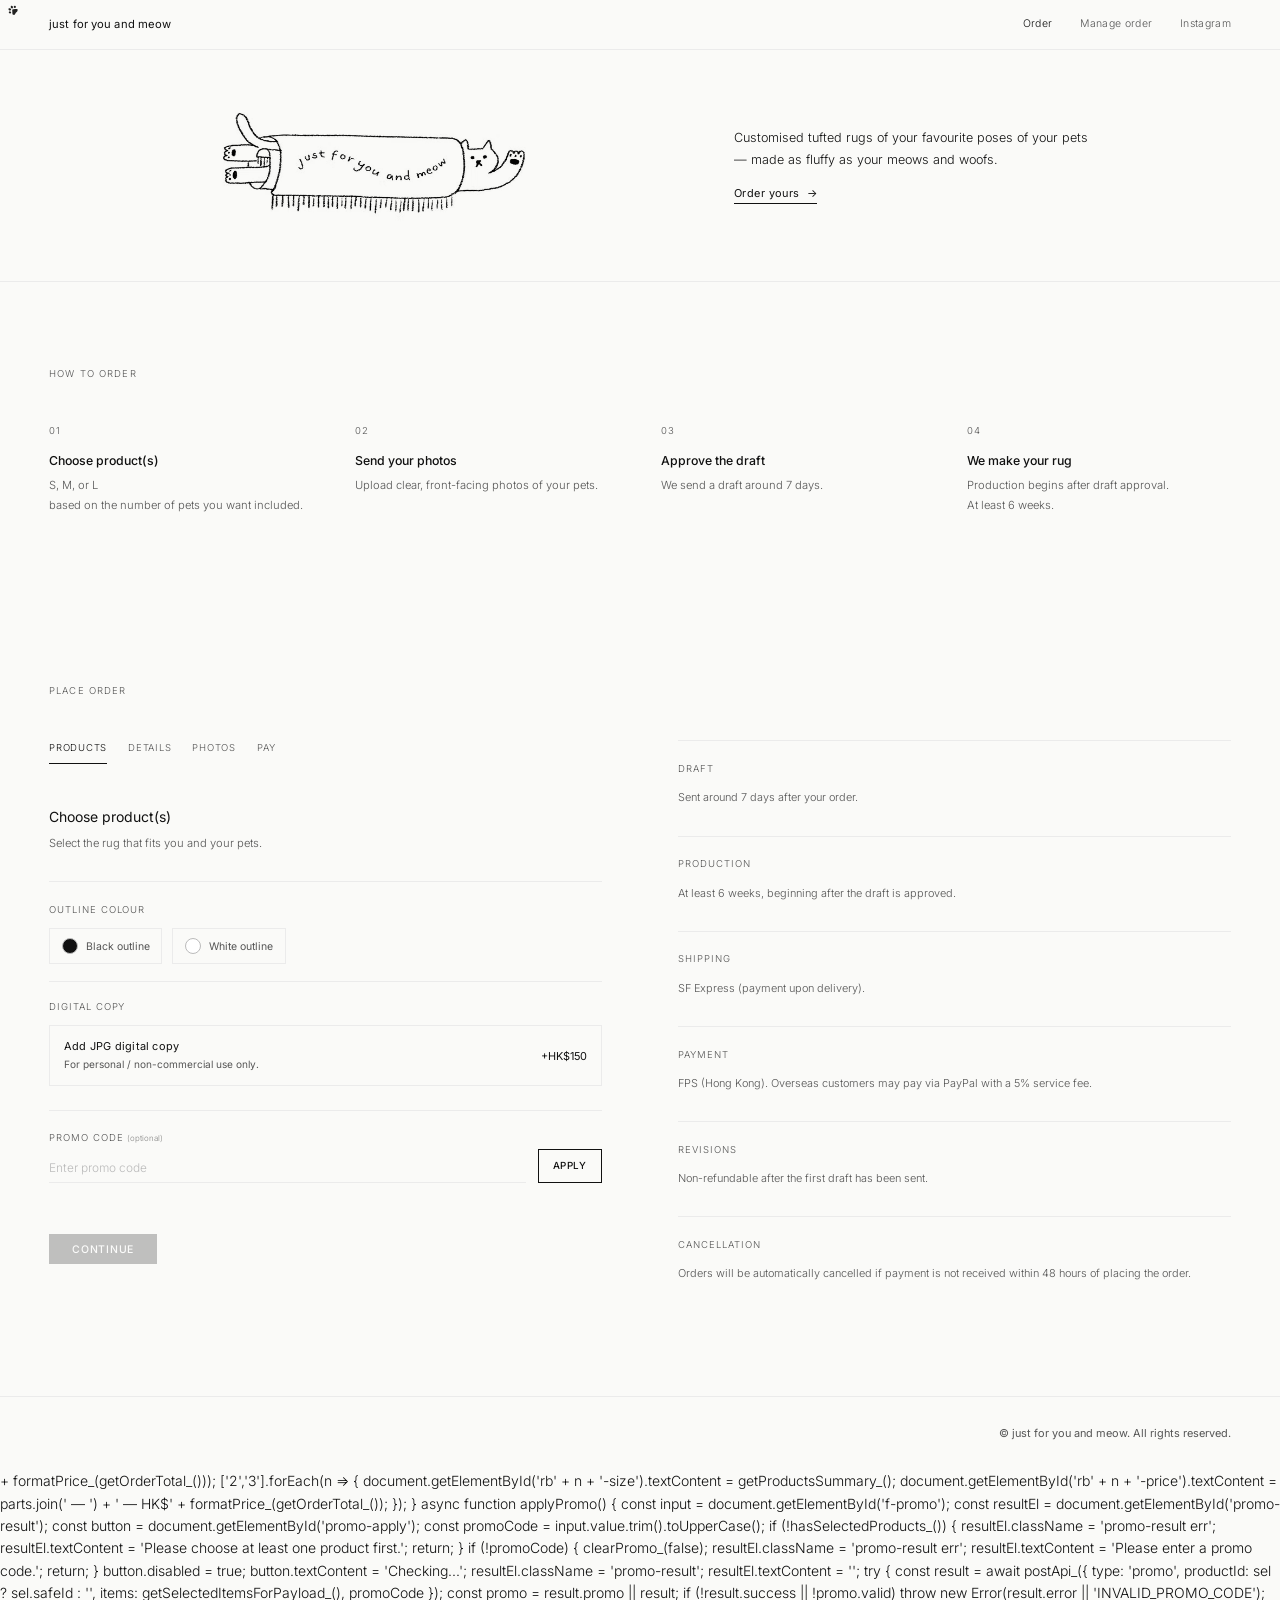
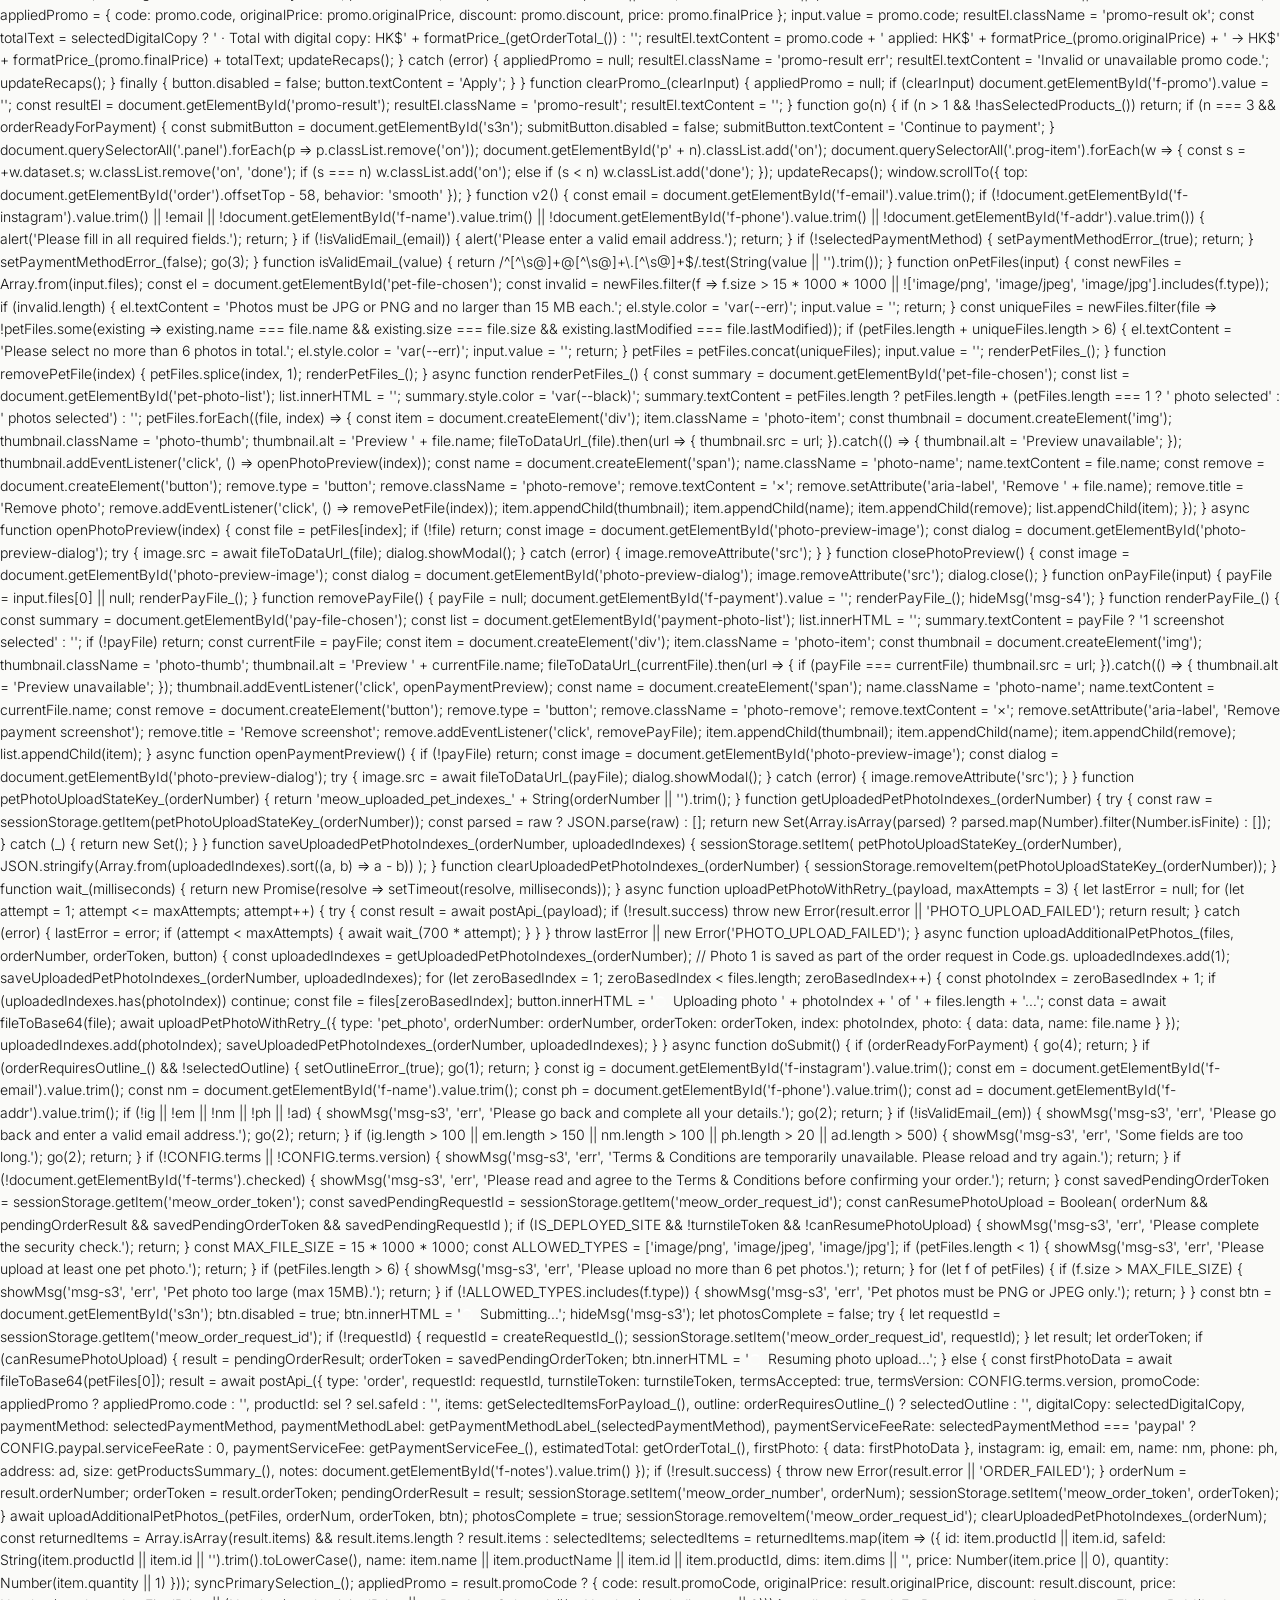
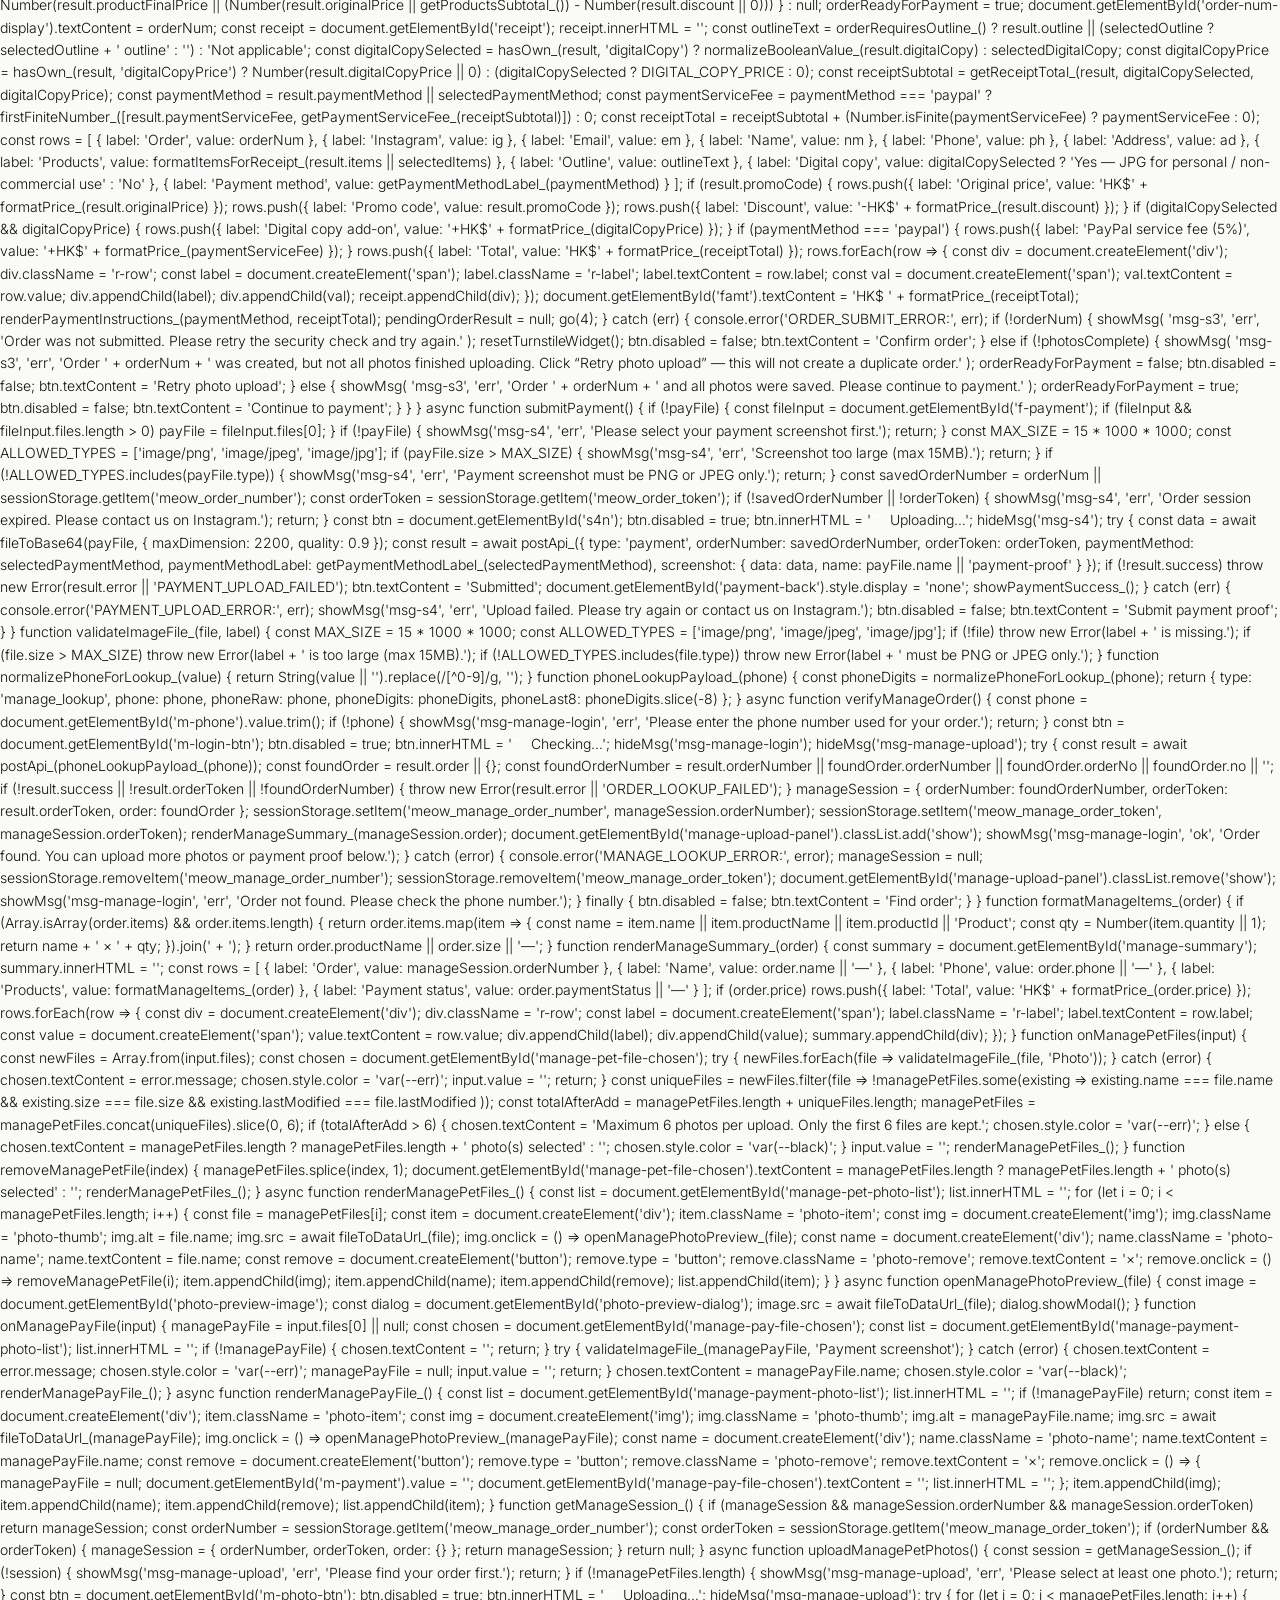
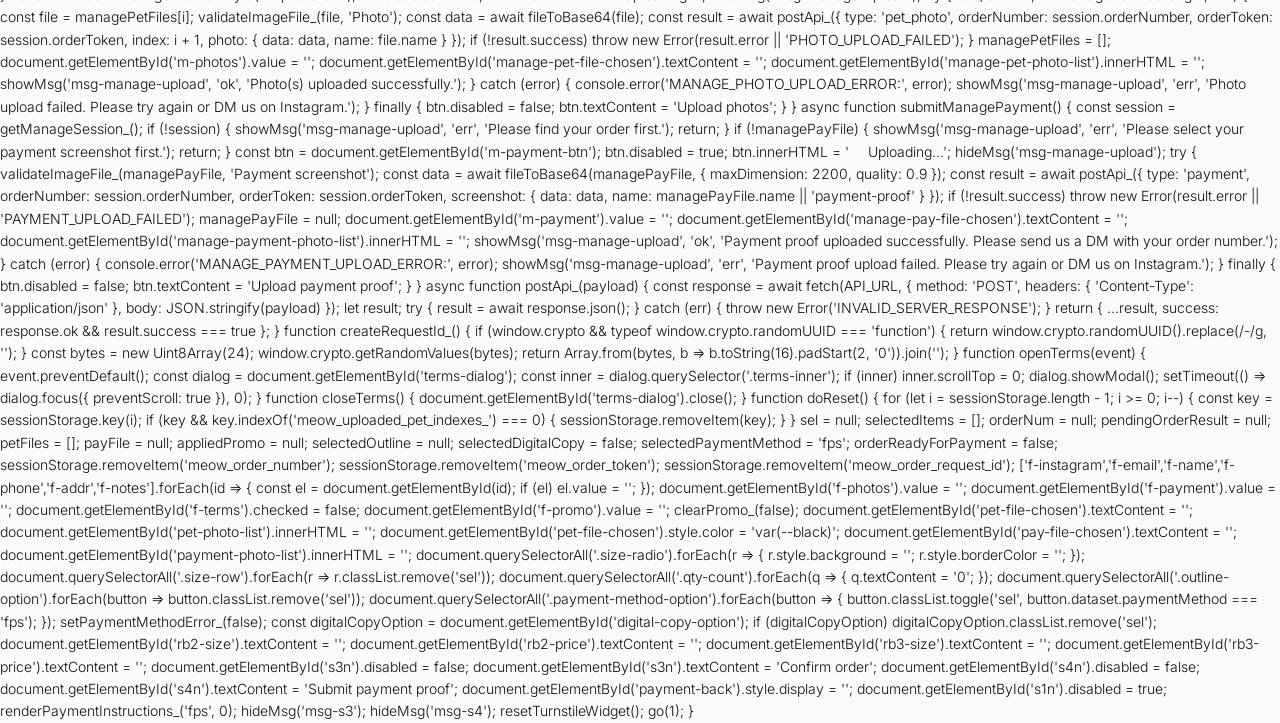
==== commit 69ebf3f4: "Prepare optional outlines for Christmas products with backend compatibility gate" ====
--- a/public/index.html
+++ b/public/index.html
@@ -89,6 +89,11 @@
     fpsCode: '102056686',
     payee: 'Glory On International Limited',
     qrImage: 'images/fps-qr.png'
+  },
+  paypal: {
+    checkoutUrl: 'https://paypal.me/justforyouandmeow',
+    qrImage: 'images/paypal-qr.png',
+    serviceFeeRate: 0.05
   },
   products: [],
   terms: null
@@ -127,14 +132,15 @@
 .photo-list{border-top:1px solid var(--light);margin-top:.8rem}.photo-item{position:relative;display:grid;grid-template-columns:52px minmax(0,1fr);align-items:center;gap:.8rem;padding:.65rem 2.2rem .65rem 0;border-bottom:1px solid var(--light);font-size:.74rem}.photo-thumb{width:52px;height:52px;border:1px solid var(--light);object-fit:cover;cursor:zoom-in;background:var(--white)}.photo-name{min-width:0;overflow:hidden;text-overflow:ellipsis;white-space:nowrap}.photo-remove{position:absolute;right:0;top:50%;transform:translateY(-50%);width:28px;height:28px;border:1px solid var(--light);border-radius:50%;background:var(--white);color:var(--mid);font:inherit;font-size:1.05rem;line-height:1;cursor:pointer}.photo-remove:hover{color:var(--black);border-color:var(--black)}
 .photo-preview-dialog{width:min(760px,calc(100% - 2rem));max-height:90vh;border:0;padding:0;background:var(--white)}.photo-preview-dialog::backdrop{background:rgba(0,0,0,.72)}.photo-preview-inner{position:relative;padding:2.5rem 1rem 1rem;display:flex;align-items:center;justify-content:center;max-height:90vh}.photo-preview-image{display:block;max-width:100%;max-height:calc(90vh - 3.5rem);object-fit:contain}.photo-preview-close{position:absolute;top:.65rem;right:.8rem;border:0;background:none;color:var(--black);font:inherit;font-size:1.35rem;line-height:1;cursor:pointer}
 .promo-box{margin-top:1.7rem;padding-top:1.4rem;border-top:1px solid var(--light)}.promo-row{display:flex;align-items:flex-end;gap:.8rem}.promo-row .field{flex:1;margin:0}.promo-apply{height:34px;border:1px solid var(--black);background:transparent;color:var(--black);padding:0 1rem;font-family:'Inter',sans-serif;font-size:.7rem;font-weight:500;letter-spacing:.06em;text-transform:uppercase;cursor:pointer}.promo-apply:disabled{opacity:.35;cursor:not-allowed}.promo-result{font-size:.74rem;min-height:1.4em;margin-top:.65rem}.promo-result.ok{color:#1a6b3c}.promo-result.err{color:var(--err)}
-.outline-box{margin-top:1.7rem;padding-top:1.4rem;border-top:1px solid var(--light)}.outline-label{font-size:.68rem;letter-spacing:.1em;text-transform:uppercase;color:var(--mid);margin-bottom:.8rem}.outline-options{display:flex;gap:.7rem;flex-wrap:wrap}.outline-option{display:inline-flex;align-items:center;gap:.55rem;border:1px solid var(--light);background:transparent;padding:.65rem .85rem;font-family:'Inter',sans-serif;font-size:.75rem;color:var(--mid);cursor:pointer}.outline-option:hover,.outline-option.sel{border-color:var(--black);color:var(--black)}.outline-swatch{width:16px;height:16px;border-radius:50%;border:1px solid #bbb;display:inline-block}.outline-swatch.black{background:#111}.outline-swatch.white{background:#fff}
+.outline-box{margin-top:1.7rem;padding-top:1.4rem;border-top:1px solid var(--light)}.outline-label{font-size:.68rem;letter-spacing:.1em;text-transform:uppercase;color:var(--mid);margin-bottom:.8rem}.outline-options{display:flex;gap:.7rem;flex-wrap:wrap}.outline-option{display:inline-flex;align-items:center;gap:.55rem;border:1px solid var(--light);background:transparent;padding:.65rem .85rem;font-family:'Inter',sans-serif;font-size:.75rem;color:var(--mid);cursor:pointer}.outline-option:hover,.outline-option.sel{border-color:var(--black);color:var(--black)}.outline-swatch{width:16px;height:16px;border-radius:50%;border:1px solid #bbb;display:inline-block}.outline-swatch.black{background:#111}.outline-swatch.white{background:#fff}.outline-error{display:none;margin-top:.65rem;font-size:.74rem;line-height:1.5;color:var(--err)}.outline-error.show{display:block}
 .addon-box{margin-top:1.2rem;padding-top:1.2rem;border-top:1px solid var(--light)}.addon-option{width:100%;display:flex;justify-content:space-between;align-items:center;gap:1rem;border:1px solid var(--light);background:transparent;padding:.9rem 1rem;font-family:'Inter',sans-serif;color:var(--mid);cursor:pointer;text-align:left}.addon-option:hover,.addon-option.sel{border-color:var(--black);color:var(--black)}.addon-title{display:block;font-size:.78rem;color:var(--black);letter-spacing:.02em}.addon-desc{display:block;font-size:.72rem;color:var(--mid);line-height:1.55;margin-top:.25rem}.addon-price{font-size:.78rem;white-space:nowrap;color:var(--black)}
+.payment-method-box{margin:1.8rem 0 0;padding-top:1.4rem;border-top:1px solid var(--light)}.payment-method-options{display:grid;grid-template-columns:1fr 1fr;gap:.8rem}.payment-method-option{border:1px solid var(--light);background:transparent;padding:.9rem 1rem;font-family:'Inter',sans-serif;color:var(--mid);cursor:pointer;text-align:left}.payment-method-option:hover,.payment-method-option.sel{border-color:var(--black);color:var(--black)}.payment-method-title{display:block;font-size:.78rem;color:var(--black);letter-spacing:.02em}.payment-method-desc{display:block;font-size:.72rem;color:var(--mid);line-height:1.55;margin-top:.25rem}.payment-method-error{display:none;margin-top:.65rem;font-size:.74rem;line-height:1.5;color:var(--err)}.payment-method-error.show{display:block}@media(max-width:560px){.payment-method-options{grid-template-columns:1fr}}
 .terms-check{display:flex;align-items:flex-start;gap:.65rem;font-size:.76rem;color:var(--mid);line-height:1.55;margin:1.6rem 0}.terms-check input{width:15px;height:15px;margin-top:.15rem;accent-color:var(--black);flex:0 0 auto}.terms-check a{color:var(--black);text-decoration:underline;text-underline-offset:2px}
 .terms-dialog{position:fixed;top:50%;left:50%;transform:translate(-50%,-50%);margin:0;width:min(620px,calc(100% - 2rem));max-height:82vh;border:0;padding:0;background:var(--white);color:var(--black);cursor:default;box-shadow:0 18px 60px rgba(0,0,0,.18)}.terms-dialog:focus{outline:none}.terms-dialog::backdrop{background:rgba(0,0,0,.42)}.terms-inner{padding:clamp(1.5rem,4vw,2.5rem);overflow:auto;max-height:82vh}.terms-head{display:flex;justify-content:space-between;align-items:center;gap:1rem;padding-bottom:1rem;border-bottom:1px solid var(--light)}.terms-head h2{font-size:1rem;font-weight:500}.terms-close{border:0;background:none;font:inherit;font-size:1.3rem;line-height:1;cursor:pointer;color:var(--mid)}.terms-section{padding-top:1.5rem}.terms-section h3{font-size:.78rem;font-weight:500;margin-bottom:.65rem}.terms-section p{font-size:.76rem;color:var(--mid);line-height:1.8;margin-bottom:.8rem}
 .btn-row{display:flex;align-items:center;gap:1.5rem;margin-top:2rem}.btn-submit{background:var(--black);color:var(--white);border:none;padding:.8em 2.2em;font-family:'Inter',sans-serif;font-size:.75rem;font-weight:500;letter-spacing:.07em;text-transform:uppercase;cursor:pointer;transition:opacity .15s}.btn-submit:hover{opacity:.65}.btn-submit:disabled{opacity:.25;cursor:not-allowed}.btn-back{font-size:.75rem;color:var(--mid);background:none;border:none;cursor:pointer;font-family:'Inter',sans-serif;text-decoration:underline;transition:color .15s}.btn-back:hover{color:var(--black)}
 .aside-block{border-top:1px solid var(--light);padding-top:1.4rem;margin-bottom:2rem}.aside-label{font-size:.68rem;letter-spacing:.1em;text-transform:uppercase;color:var(--mid);margin-bottom:.8rem}.aside-body{font-size:.78rem;color:var(--mid);line-height:1.85}
 .order-num-box{background:var(--black);color:var(--white);padding:1.2rem 1.5rem;margin-bottom:2rem}.order-num-label{font-size:.65rem;letter-spacing:.1em;text-transform:uppercase;opacity:.6;margin-bottom:.3rem}.order-num-value{font-size:1.1rem;font-weight:500;letter-spacing:.04em}.receipt{border-top:1px solid var(--light);margin-bottom:2.5rem}.r-row{display:flex;justify-content:space-between;font-size:.8rem;padding:.65rem 0;border-bottom:1px solid var(--light)}.r-row:last-child{font-weight:500;border-color:var(--black)}.r-label{color:var(--mid)}
-.fps-block{border:1px solid var(--light);padding:2rem;text-align:center}.fps-eyebrow{font-size:.65rem;letter-spacing:.12em;text-transform:uppercase;color:var(--mid);margin-bottom:1.5rem}.fps-qr{width:130px;height:130px;background:#EDEDED;margin:0 auto 1.2rem;overflow:hidden;display:flex;align-items:center;justify-content:center;font-size:.7rem;color:var(--mid)}.fps-qr img{width:100%;height:100%;object-fit:contain}.fps-meta{font-size:.78rem;color:var(--mid);margin-bottom:.3rem}.fps-amount{display:inline-block;background:var(--black);color:var(--white);padding:.55em 2rem;font-size:.88rem;font-weight:500;letter-spacing:.05em;margin:.8rem 0 0}.fps-instructions{text-align:left;font-size:.75rem;color:var(--mid);line-height:1.85;border-top:1px solid var(--light);margin-top:1.5rem;padding-top:1.2rem}.fps-instructions ol{padding-left:1.1em}.fps-instructions li{margin-bottom:.4rem}
+.fps-block{border:1px solid var(--light);padding:2rem;text-align:center}.payment-block.is-hidden{display:none}.fps-eyebrow{font-size:.65rem;letter-spacing:.12em;text-transform:uppercase;color:var(--mid);margin-bottom:1.5rem}.fps-qr{width:130px;height:130px;background:#EDEDED;margin:0 auto 1.2rem;overflow:hidden;display:flex;align-items:center;justify-content:center;font-size:.7rem;color:var(--mid)}.fps-qr img{width:100%;height:100%;object-fit:contain}.fps-meta{font-size:.78rem;color:var(--mid);margin-bottom:.3rem}.fps-amount{display:inline-block;background:var(--black);color:var(--white);padding:.55em 2rem;font-size:.88rem;font-weight:500;letter-spacing:.05em;margin:.8rem 0 0}.fps-instructions{text-align:left;font-size:.75rem;color:var(--mid);line-height:1.85;border-top:1px solid var(--light);margin-top:1.5rem;padding-top:1.2rem}.fps-instructions ol{padding-left:1.1em}.fps-instructions li{margin-bottom:.4rem}.paypal-logo{font-size:1.55rem;font-weight:500;letter-spacing:-.02em;color:#003087;margin-bottom:.2rem}.paypal-logo span{color:#009cde}.paypal-button{display:inline-flex;align-items:center;justify-content:center;width:auto;margin:.8rem auto .4rem;border:0;background:#e5e5e5;color:var(--black);font-family:'Inter',sans-serif;font-size:.88rem;font-weight:500;letter-spacing:.05em;text-decoration:none;cursor:pointer;padding:.55em 2rem}.paypal-button:hover{opacity:.75}.paypal-button.disabled{opacity:.45;cursor:not-allowed;pointer-events:none}.paypal-note{font-size:.75rem;color:var(--mid);line-height:1.75;margin-top:.7rem}
 .manage-wrap{max-width:760px}.manage-summary{border-top:1px solid var(--light);border-bottom:1px solid var(--light);margin:1.5rem 0 2rem}.manage-summary .r-row:last-child{font-weight:300;border-color:var(--light)}.manage-upload-panel{display:none}.manage-upload-panel.show{display:block}.manage-note{font-size:.75rem;color:var(--mid);line-height:1.8;margin-top:.8rem}.manage-actions{display:flex;gap:1rem;flex-wrap:wrap;margin-top:1.5rem}
 .status-msg{font-size:.78rem;padding:.7rem 1rem;margin:.8rem 0;border-left:3px solid;display:none}.status-msg.show{display:block}.status-msg.ok{border-color:#2a9d5c;background:#f0faf5;color:#1a6b3c}.status-msg.err{border-color:var(--err);background:#fff5f5;color:var(--err)}.status-msg a{color:inherit;font-weight:500;text-decoration:underline}.spinner{display:inline-block;width:12px;height:12px;border:2px solid rgba(255,255,255,.3);border-top-color:#fff;border-radius:50%;animation:spin .6s linear infinite;margin-right:.5rem;vertical-align:middle}@keyframes spin{to{transform:rotate(360deg)}}
 body{cursor:none}.paw-cursor-container{position:fixed;top:0;left:0;width:100%;height:100%;pointer-events:none;z-index:9999}.paw{position:absolute;pointer-events:none;width:24px;height:28px}
@@ -149,8 +155,9 @@
   .mobile-order-info .aside-block:last-child{border-bottom:1px solid var(--light)}
   .mobile-order-info .aside-label{margin-bottom:.45rem;font-size:.66rem;line-height:1.4}
   .mobile-order-info .aside-body{font-size:.78rem;line-height:1.65}
-  .size-row{grid-template-columns:4rem minmax(0,1fr) auto 1rem auto;grid-template-areas:"letter details price radio qty" "letter capacity price radio qty";column-gap:.8rem;row-gap:.15rem}
-  .size-letter{grid-area:letter}
+  .size-row{grid-template-columns:minmax(0,1fr) auto 1rem auto;grid-template-areas:"letter price radio qty" "details price radio qty" "capacity price radio qty";column-gap:.8rem;row-gap:.15rem}
+  .size-letter{grid-area:letter;min-width:0;overflow-wrap:anywhere;line-height:1.4}
+  .size-dims{overflow-wrap:anywhere}
   .size-row>div:not(.size-cap):not(.size-price):not(.qty-control){grid-area:details}
   .size-cap{grid-area:capacity;display:block;font-size:.7rem;line-height:1.4}
   .size-price{grid-area:price}
@@ -225,12 +232,13 @@
           <p class="panel-sub">Select the rug that fits you and your pets.</p>
           <div id="p1-rows"></div>
 
-          <div class="outline-box">
+          <div class="outline-box" id="outline-box">
             <div class="outline-label">Outline colour</div>
             <div class="outline-options">
               <button type="button" class="outline-option" data-outline="Black" onclick="pickOutline('Black')"><span class="outline-swatch black"></span>Black outline</button>
               <button type="button" class="outline-option" data-outline="White" onclick="pickOutline('White')"><span class="outline-swatch white"></span>White outline</button>
             </div>
+            <div class="outline-error" id="outline-error" role="alert" aria-live="polite">Please select an outline colour before continuing.</div>
           </div>
 
           <div class="addon-box">
@@ -256,17 +264,32 @@
             <div class="promo-result" id="promo-result"></div>
           </div>
 
-          <div class="btn-row"><button class="btn-submit" id="s1n" disabled onclick="go(2)">Continue</button></div>
+          <div class="btn-row"><button class="btn-submit" id="s1n" disabled onclick="continueFromProducts()">Continue</button></div>
         </div>
 
         <div class="panel" id="p2">
           <div class="recap show" id="rb2"><span><span class="r-size" id="rb2-size"></span>&ensp;<span class="r-price" id="rb2-price"></span></span><span class="r-change" onclick="go(1)">Change</span></div>
           <div class="panel-title">Your details</div>
           <p class="panel-sub">Contact and delivery information.</p>
-          <div class="field"><label>Instagram</label><input type="text" id="f-instagram" placeholder="@accountname"></div>
+          <div class="field"><label>Instagram</label><input type="text" id="f-instagram" placeholder="justforyouandmeow"></div>
+          <div class="field"><label>Email address</label><input type="email" id="f-email" placeholder="you@example.com" autocomplete="email"></div>
           <div class="field"><label>Full name</label><input type="text" id="f-name" placeholder="Your full name"></div>
           <div class="field"><label>Phone number</label><input type="tel" id="f-phone" placeholder="Your phone number"></div>
           <div class="field"><label>Delivery address</label><input type="text" id="f-addr" placeholder="Full address"></div>
+          <div class="payment-method-box">
+            <div class="outline-label">Payment method</div>
+            <div class="payment-method-options">
+              <button type="button" class="payment-method-option sel" data-payment-method="fps" onclick="pickPaymentMethod('fps')">
+                <span class="payment-method-title">FPS (Hong Kong)</span>
+                <span class="payment-method-desc">Pay by FPS and upload the screenshot.</span>
+              </button>
+              <button type="button" class="payment-method-option" data-payment-method="paypal" onclick="pickPaymentMethod('paypal')">
+                <span class="payment-method-title">PayPal (overseas)</span>
+                <span class="payment-method-desc">Checkout with PayPal. 5% service fee applies.</span>
+              </button>
+            </div>
+            <div class="payment-method-error" id="payment-method-error" role="alert" aria-live="polite">Please choose a payment method before continuing.</div>
+          </div>
           <div class="btn-row"><button class="btn-submit" onclick="v2()">Continue</button><button class="btn-back" onclick="go(1)">Back</button></div>
         </div>
 
@@ -296,10 +319,10 @@
 
         <div class="panel" id="p4">
           <div class="panel-title">Order received</div>
-          <p class="panel-sub">Complete payment via FPS within 48 hours, then upload your screenshot below.</p>
+          <p class="panel-sub" id="payment-panel-sub">Complete payment within 48 hours, then upload your screenshot below.</p>
           <div class="order-num-box"><div class="order-num-label">Your order number</div><div class="order-num-value" id="order-num-display">—</div></div>
           <div class="receipt" id="receipt"></div>
-          <div class="fps-block">
+          <div class="fps-block payment-block" id="fps-payment-block">
             <div class="fps-eyebrow">FPS &nbsp;/&nbsp; Faster Payment System</div>
             <div class="fps-qr"><img src="images/fps-qr.png" alt="FPS QR code" onerror="this.style.display='none';this.parentNode.insertAdjacentHTML('beforeend','<span>fps-qr.png</span>')"></div>
             <div class="fps-meta">識別代碼 &nbsp;102056686</div>
@@ -307,13 +330,23 @@
             <div class="fps-amount" id="famt">HK$—</div>
             <div class="fps-instructions"><ol><li>Open your banking app and select FPS.</li><li>Add your name and order number as the reference, then take a screenshot.</li><li>Please upload your screenshot below and send us a direct message (DM).</li></ol></div>
           </div>
+          <div class="fps-block payment-block is-hidden" id="paypal-payment-block">
+            <div class="fps-eyebrow">PayPal &nbsp;/&nbsp; Overseas checkout</div>
+            <div class="fps-qr"><img src="images/paypal-qr.png" alt="PayPal QR code" onerror="this.style.display='none';this.parentNode.insertAdjacentHTML('beforeend','<span>paypal-qr.png</span>')"></div>
+            <div class="paypal-logo">Pay<span>Pal</span> Checkout</div>
+            <div class="fps-meta">Includes 5% PayPal service fee</div>
+            <div class="fps-amount" id="paypal-amount">HK$—</div>
+            <a class="paypal-button disabled" id="paypal-checkout-link" href="#" target="_blank" rel="noopener noreferrer">PayPal Checkout</a>
+            <div class="paypal-note" id="paypal-note">PayPal checkout link is not configured yet. Please DM us with your order number and we will send the PayPal payment request.</div>
+            <div class="fps-instructions"><ol><li>Use the PayPal checkout link or DM us for the payment request.</li><li>Add your name and order number in the PayPal note if possible.</li><li>Please upload your PayPal receipt screenshot below and send us a direct message (DM).</li></ol></div>
+          </div>
 
           <div class="field" style="margin-top:2rem">
             <label>Payment screenshot <small>Upload after payment</small></label>
             <div class="upfield">
               <input type="file" id="f-payment" accept="image/*" onchange="onPayFile(this)">
               <span class="upfield-label">Select file</span>
-              <span class="upfield-hint">Upload your FPS payment screenshot</span>
+              <span class="upfield-hint" id="payment-upload-hint">Upload your payment screenshot</span>
             </div>
             <div class="file-chosen" id="pay-file-chosen"></div>
             <div class="photo-list" id="payment-photo-list"></div>
@@ -366,6 +399,7 @@
 let appliedPromo = null;
 let selectedOutline = null;
 let selectedDigitalCopy = false;
+let selectedPaymentMethod = 'fps';
 const DIGITAL_COPY_PRICE = 150;
 let orderReadyForPayment = false;
 let pendingOrderResult = null;
@@ -467,6 +501,47 @@
   link.textContent = 'Instagram';
   el.appendChild(link);
   el.appendChild(document.createTextNode(' with your order number. Thank you.'));
+}
+
+function renderPaymentInstructions_(method, amount) {
+  const paymentMethod = method === 'paypal' ? 'paypal' : 'fps';
+  const isPaypal = paymentMethod === 'paypal';
+  const fpsBlock = document.getElementById('fps-payment-block');
+  const paypalBlock = document.getElementById('paypal-payment-block');
+  const subtitle = document.getElementById('payment-panel-sub');
+  const uploadHint = document.getElementById('payment-upload-hint');
+  const paypalAmount = document.getElementById('paypal-amount');
+  const paypalLink = document.getElementById('paypal-checkout-link');
+  const paypalNote = document.getElementById('paypal-note');
+
+  if (fpsBlock) fpsBlock.classList.toggle('is-hidden', isPaypal);
+  if (paypalBlock) paypalBlock.classList.toggle('is-hidden', !isPaypal);
+  if (subtitle) {
+    subtitle.textContent = isPaypal
+      ? 'Complete payment via PayPal within 48 hours, then upload your receipt screenshot below.'
+      : 'Complete payment via FPS within 48 hours, then upload your screenshot below.';
+  }
+  if (uploadHint) {
+    uploadHint.textContent = isPaypal
+      ? 'Upload your PayPal receipt screenshot'
+      : 'Upload your FPS payment screenshot';
+  }
+  if (paypalAmount) paypalAmount.textContent = 'HK$ ' + formatPrice_(amount);
+
+  if (paypalLink && paypalNote) {
+    const checkoutUrl = String(CONFIG.paypal.checkoutUrl || '').trim();
+    if (checkoutUrl) {
+      paypalLink.href = checkoutUrl;
+      paypalLink.classList.remove('disabled');
+      paypalLink.setAttribute('aria-disabled', 'false');
+      paypalNote.textContent = 'Please complete PayPal checkout, then upload the receipt screenshot below.';
+    } else {
+      paypalLink.href = '#';
+      paypalLink.classList.add('disabled');
+      paypalLink.setAttribute('aria-disabled', 'true');
+      paypalNote.textContent = 'PayPal checkout link is not configured yet. Please DM us with your order number and we will send the PayPal payment request.';
+    }
+  }
 }
 
 loadProducts();
@@ -663,13 +738,48 @@
   if (qtyEl) qtyEl.textContent = String(qty);
 }
 
+function productRequiresOutline_(product) {
+  // Only skip after Apps Script explicitly confirms support for this product.
+  if (!product) return true;
+  const id = String(product.safeId || product.productId || product.id || '').trim().toLowerCase();
+  const canonical = CONFIG.products.find(p => p.safeId === id);
+  return (canonical || product).requiresOutline !== false;
+}
+
+function orderRequiresOutline_() {
+  return selectedItems.some(item =>
+    Number(item.quantity || 0) > 0 && productRequiresOutline_(item)
+  );
+}
+
 function pickOutline(colour) {
   if (!['Black', 'White'].includes(colour)) return;
   selectedOutline = colour;
   document.querySelectorAll('.outline-option').forEach(button => {
     button.classList.toggle('sel', button.dataset.outline === colour);
   });
+  setOutlineError_(false);
   updateSizeContinue_();
+}
+
+function setOutlineError_(show) {
+  const error = document.getElementById('outline-error');
+  if (!error) return;
+  error.classList.toggle('show', Boolean(show));
+}
+
+function continueFromProducts() {
+  if (!hasSelectedProducts_()) return;
+
+  if (orderRequiresOutline_() && !selectedOutline) {
+    setOutlineError_(true);
+    const outlineBox = document.querySelector('.outline-box');
+    if (outlineBox) outlineBox.scrollIntoView({ behavior: 'smooth', block: 'center' });
+    return;
+  }
+
+  setOutlineError_(false);
+  go(2);
 }
 
 function toggleDigitalCopy() {
@@ -679,6 +789,22 @@
   updateRecaps();
 }
 
+function pickPaymentMethod(method) {
+  if (!['fps', 'paypal'].includes(method)) return;
+  selectedPaymentMethod = method;
+  document.querySelectorAll('.payment-method-option').forEach(button => {
+    button.classList.toggle('sel', button.dataset.paymentMethod === method);
+  });
+  setPaymentMethodError_(false);
+  updateRecaps();
+}
+
+function setPaymentMethodError_(show) {
+  const error = document.getElementById('payment-method-error');
+  if (!error) return;
+  error.classList.toggle('show', Boolean(show));
+}
+
 function getProductsSubtotal_() {
   return selectedItems.reduce((sum, item) => {
     return sum + Number(item.price || 0) * Number(item.quantity || 0);
@@ -690,7 +816,21 @@
 }
 
 function getOrderTotal_() {
+  return getOrderSubtotalWithAddons_() + getPaymentServiceFee_();
+}
+
+function getOrderSubtotalWithAddons_() {
   return getCurrentProductPrice_() + (selectedDigitalCopy ? DIGITAL_COPY_PRICE : 0);
+}
+
+function getPaymentServiceFee_(subtotal) {
+  if (selectedPaymentMethod !== 'paypal') return 0;
+  const base = Number.isFinite(Number(subtotal)) ? Number(subtotal) : getOrderSubtotalWithAddons_();
+  return Math.ceil(base * Number(CONFIG.paypal.serviceFeeRate || 0));
+}
+
+function getPaymentMethodLabel_(method) {
+  return method === 'paypal' ? 'PayPal (overseas)' : 'FPS (Hong Kong)';
 }
 
 function hasOwn_(object, key) {
@@ -740,8 +880,8 @@
     if (Number.isFinite(serverTotal)) return serverTotal;
   }
 
-  // Backward fallback: old Apps Script did not know digital copy, so use frontend cart total.
-  return getOrderTotal_();
+  // Backward fallback: old Apps Script did not know digital copy, so use frontend subtotal before payment fees.
+  return getOrderSubtotalWithAddons_();
 }
 
 function getDigitalCopyText_() {
@@ -765,16 +905,27 @@
 }
 
 function updateSizeContinue_() {
-  document.getElementById('s1n').disabled = !(hasSelectedProducts_() && selectedOutline);
+  const hasProducts = hasSelectedProducts_();
+  const needsOutline = orderRequiresOutline_();
+  document.getElementById('s1n').disabled = !hasProducts;
+  const box = document.getElementById('outline-box');
+  if (box) box.hidden = hasProducts && !needsOutline;
+  if (!needsOutline) {
+    selectedOutline = null;
+    document.querySelectorAll('.outline-option').forEach(button => button.classList.remove('sel'));
+    setOutlineError_(false);
+  }
 }
 
 function updateRecaps() {
   if (!hasSelectedProducts_()) return;
-  const parts = [(selectedOutline || '') + ' outline'];
+  const parts = [];
+  if (orderRequiresOutline_() && selectedOutline) parts.push(selectedOutline + ' outline');
   if (selectedDigitalCopy) parts.push('JPG digital copy +HK$150');
-  ['2','3'].forEach(n => {
+  if (selectedPaymentMethod === 'paypal') parts.push('PayPal +5%');
+  parts.push('HK.forEach(n => {
     document.getElementById('rb' + n + '-size').textContent = getProductsSummary_();
-    document.getElementById('rb' + n + '-price').textContent = parts.join(' — ') + ' — HK$' + formatPrice_(getOrderTotal_());
+    document.getElementById('rb' + n + '-price').textContent = parts.join(' — ');
   });
 }
 
@@ -864,14 +1015,33 @@
 }
 
 function v2() {
+  const email = document.getElementById('f-email').value.trim();
+
   if (!document.getElementById('f-instagram').value.trim() ||
+      !email ||
       !document.getElementById('f-name').value.trim() ||
       !document.getElementById('f-phone').value.trim() ||
       !document.getElementById('f-addr').value.trim()) {
     alert('Please fill in all required fields.');
     return;
   }
+
+  if (!isValidEmail_(email)) {
+    alert('Please enter a valid email address.');
+    return;
+  }
+
+  if (!selectedPaymentMethod) {
+    setPaymentMethodError_(true);
+    return;
+  }
+
+  setPaymentMethodError_(false);
   go(3);
+}
+
+function isValidEmail_(value) {
+  return /^[^\s@]+@[^\s@]+\.[^\s@]+$/.test(String(value || '').trim());
 }
 
 function onPetFiles(input) {
@@ -1104,18 +1274,31 @@
     return;
   }
 
+  if (orderRequiresOutline_() && !selectedOutline) {
+    setOutlineError_(true);
+    go(1);
+    return;
+  }
+
   const ig = document.getElementById('f-instagram').value.trim();
+  const em = document.getElementById('f-email').value.trim();
   const nm = document.getElementById('f-name').value.trim();
   const ph = document.getElementById('f-phone').value.trim();
   const ad = document.getElementById('f-addr').value.trim();
 
-  if (!ig || !nm || !ph || !ad) {
+  if (!ig || !em || !nm || !ph || !ad) {
     showMsg('msg-s3', 'err', 'Please go back and complete all your details.');
     go(2);
     return;
   }
 
-  if (ig.length > 100 || nm.length > 100 || ph.length > 20 || ad.length > 500) {
+  if (!isValidEmail_(em)) {
+    showMsg('msg-s3', 'err', 'Please go back and enter a valid email address.');
+    go(2);
+    return;
+  }
+
+  if (ig.length > 100 || em.length > 150 || nm.length > 100 || ph.length > 20 || ad.length > 500) {
     showMsg('msg-s3', 'err', 'Some fields are too long.');
     go(2);
     return;
@@ -1202,12 +1385,18 @@
         promoCode: appliedPromo ? appliedPromo.code : '',
         productId: sel ? sel.safeId : '',
         items: getSelectedItemsForPayload_(),
-        outline: selectedOutline,
+        outline: orderRequiresOutline_() ? selectedOutline : '',
         digitalCopy: selectedDigitalCopy,
+        paymentMethod: selectedPaymentMethod,
+        paymentMethodLabel: getPaymentMethodLabel_(selectedPaymentMethod),
+        paymentServiceFeeRate: selectedPaymentMethod === 'paypal' ? CONFIG.paypal.serviceFeeRate : 0,
+        paymentServiceFee: getPaymentServiceFee_(),
+        estimatedTotal: getOrderTotal_(),
         firstPhoto: {
           data: firstPhotoData
         },
         instagram: ig,
+        email: em,
         name: nm,
         phone: ph,
         address: ad,
@@ -1257,24 +1446,33 @@
     const receipt = document.getElementById('receipt');
     receipt.innerHTML = '';
 
-    const outlineText = result.outline || (selectedOutline ? selectedOutline + ' outline' : '');
+    const outlineText = orderRequiresOutline_()
+      ? result.outline || (selectedOutline ? selectedOutline + ' outline' : '')
+      : 'Not applicable';
     const digitalCopySelected = hasOwn_(result, 'digitalCopy')
       ? normalizeBooleanValue_(result.digitalCopy)
       : selectedDigitalCopy;
     const digitalCopyPrice = hasOwn_(result, 'digitalCopyPrice')
       ? Number(result.digitalCopyPrice || 0)
       : (digitalCopySelected ? DIGITAL_COPY_PRICE : 0);
-    const receiptTotal = getReceiptTotal_(result, digitalCopySelected, digitalCopyPrice);
+    const receiptSubtotal = getReceiptTotal_(result, digitalCopySelected, digitalCopyPrice);
+    const paymentMethod = result.paymentMethod || selectedPaymentMethod;
+    const paymentServiceFee = paymentMethod === 'paypal'
+      ? firstFiniteNumber_([result.paymentServiceFee, getPaymentServiceFee_(receiptSubtotal)])
+      : 0;
+    const receiptTotal = receiptSubtotal + (Number.isFinite(paymentServiceFee) ? paymentServiceFee : 0);
 
     const rows = [
       { label: 'Order', value: orderNum },
       { label: 'Instagram', value: ig },
+      { label: 'Email', value: em },
       { label: 'Name', value: nm },
       { label: 'Phone', value: ph },
       { label: 'Address', value: ad },
       { label: 'Products', value: formatItemsForReceipt_(result.items || selectedItems) },
       { label: 'Outline', value: outlineText },
-      { label: 'Digital copy', value: digitalCopySelected ? 'Yes — JPG for personal / non-commercial use' : 'No' }
+      { label: 'Digital copy', value: digitalCopySelected ? 'Yes — JPG for personal / non-commercial use' : 'No' },
+      { label: 'Payment method', value: getPaymentMethodLabel_(paymentMethod) }
     ];
 
     if (result.promoCode) {
@@ -1285,6 +1483,10 @@
 
     if (digitalCopySelected && digitalCopyPrice) {
       rows.push({ label: 'Digital copy add-on', value: '+HK$' + formatPrice_(digitalCopyPrice) });
+    }
+
+    if (paymentMethod === 'paypal') {
+      rows.push({ label: 'PayPal service fee (5%)', value: '+HK$' + formatPrice_(paymentServiceFee) });
     }
 
     rows.push({ label: 'Total', value: 'HK$' + formatPrice_(receiptTotal) });
@@ -1303,6 +1505,7 @@
     });
 
     document.getElementById('famt').textContent = 'HK$ ' + formatPrice_(receiptTotal);
+    renderPaymentInstructions_(paymentMethod, receiptTotal);
     pendingOrderResult = null;
     go(4);
 
@@ -1383,6 +1586,8 @@
       type: 'payment',
       orderNumber: savedOrderNumber,
       orderToken: orderToken,
+      paymentMethod: selectedPaymentMethod,
+      paymentMethodLabel: getPaymentMethodLabel_(selectedPaymentMethod),
       screenshot: {
         data: data,
         name: payFile.name || 'payment-proof'
@@ -1825,13 +2030,14 @@
   appliedPromo = null;
   selectedOutline = null;
   selectedDigitalCopy = false;
+  selectedPaymentMethod = 'fps';
   orderReadyForPayment = false;
 
   sessionStorage.removeItem('meow_order_number');
   sessionStorage.removeItem('meow_order_token');
   sessionStorage.removeItem('meow_order_request_id');
 
-  ['f-instagram','f-name','f-phone','f-addr','f-notes'].forEach(id => {
+  ['f-instagram','f-email','f-name','f-phone','f-addr','f-notes'].forEach(id => {
     const el = document.getElementById(id);
     if (el) el.value = '';
   });
@@ -1853,6 +2059,10 @@
   document.querySelectorAll('.size-row').forEach(r => r.classList.remove('sel'));
   document.querySelectorAll('.qty-count').forEach(q => { q.textContent = '0'; });
   document.querySelectorAll('.outline-option').forEach(button => button.classList.remove('sel'));
+  document.querySelectorAll('.payment-method-option').forEach(button => {
+    button.classList.toggle('sel', button.dataset.paymentMethod === 'fps');
+  });
+  setPaymentMethodError_(false);
   const digitalCopyOption = document.getElementById('digital-copy-option');
   if (digitalCopyOption) digitalCopyOption.classList.remove('sel');
 
@@ -1867,6 +2077,7 @@
   document.getElementById('s4n').textContent = 'Submit payment proof';
   document.getElementById('payment-back').style.display = '';
   document.getElementById('s1n').disabled = true;
+  renderPaymentInstructions_('fps', 0);
 
   hideMsg('msg-s3');
   hideMsg('msg-s4');
@@ -1939,3 +2150,1231 @@
   <script defer src="/_vercel/insights/script.js"></script>
 </body>
 </html>
+ + formatPrice_(getOrderTotal_()));
+  ['2','3'].forEach(n => {
+    document.getElementById('rb' + n + '-size').textContent = getProductsSummary_();
+    document.getElementById('rb' + n + '-price').textContent = parts.join(' — ') + ' — HK$' + formatPrice_(getOrderTotal_());
+  });
+}
+
+async function applyPromo() {
+  const input = document.getElementById('f-promo');
+  const resultEl = document.getElementById('promo-result');
+  const button = document.getElementById('promo-apply');
+  const promoCode = input.value.trim().toUpperCase();
+
+  if (!hasSelectedProducts_()) {
+    resultEl.className = 'promo-result err';
+    resultEl.textContent = 'Please choose at least one product first.';
+    return;
+  }
+  if (!promoCode) {
+    clearPromo_(false);
+    resultEl.className = 'promo-result err';
+    resultEl.textContent = 'Please enter a promo code.';
+    return;
+  }
+
+  button.disabled = true;
+  button.textContent = 'Checking...';
+  resultEl.className = 'promo-result';
+  resultEl.textContent = '';
+
+  try {
+    const result = await postApi_({
+      type: 'promo',
+      productId: sel ? sel.safeId : '',
+      items: getSelectedItemsForPayload_(),
+      promoCode
+    });
+    const promo = result.promo || result;
+    if (!result.success || !promo.valid) throw new Error(result.error || 'INVALID_PROMO_CODE');
+
+    appliedPromo = {
+      code: promo.code,
+      originalPrice: promo.originalPrice,
+      discount: promo.discount,
+      price: promo.finalPrice
+    };
+
+    input.value = promo.code;
+    resultEl.className = 'promo-result ok';
+    const totalText = selectedDigitalCopy ? ' · Total with digital copy: HK$' + formatPrice_(getOrderTotal_()) : '';
+    resultEl.textContent = promo.code + ' applied: HK$' + formatPrice_(promo.originalPrice) + ' → HK$' + formatPrice_(promo.finalPrice) + totalText;
+    updateRecaps();
+  } catch (error) {
+    appliedPromo = null;
+    resultEl.className = 'promo-result err';
+    resultEl.textContent = 'Invalid or unavailable promo code.';
+    updateRecaps();
+  } finally {
+    button.disabled = false;
+    button.textContent = 'Apply';
+  }
+}
+
+function clearPromo_(clearInput) {
+  appliedPromo = null;
+  if (clearInput) document.getElementById('f-promo').value = '';
+  const resultEl = document.getElementById('promo-result');
+  resultEl.className = 'promo-result';
+  resultEl.textContent = '';
+}
+
+function go(n) {
+  if (n > 1 && !hasSelectedProducts_()) return;
+
+  if (n === 3 && orderReadyForPayment) {
+    const submitButton = document.getElementById('s3n');
+    submitButton.disabled = false;
+    submitButton.textContent = 'Continue to payment';
+  }
+
+  document.querySelectorAll('.panel').forEach(p => p.classList.remove('on'));
+  document.getElementById('p' + n).classList.add('on');
+  document.querySelectorAll('.prog-item').forEach(w => {
+    const s = +w.dataset.s;
+    w.classList.remove('on', 'done');
+    if (s === n) w.classList.add('on');
+    else if (s < n) w.classList.add('done');
+  });
+  updateRecaps();
+  window.scrollTo({ top: document.getElementById('order').offsetTop - 58, behavior: 'smooth' });
+}
+
+function v2() {
+  const email = document.getElementById('f-email').value.trim();
+
+  if (!document.getElementById('f-instagram').value.trim() ||
+      !email ||
+      !document.getElementById('f-name').value.trim() ||
+      !document.getElementById('f-phone').value.trim() ||
+      !document.getElementById('f-addr').value.trim()) {
+    alert('Please fill in all required fields.');
+    return;
+  }
+
+  if (!isValidEmail_(email)) {
+    alert('Please enter a valid email address.');
+    return;
+  }
+
+  if (!selectedPaymentMethod) {
+    setPaymentMethodError_(true);
+    return;
+  }
+
+  setPaymentMethodError_(false);
+  go(3);
+}
+
+function isValidEmail_(value) {
+  return /^[^\s@]+@[^\s@]+\.[^\s@]+$/.test(String(value || '').trim());
+}
+
+function onPetFiles(input) {
+  const newFiles = Array.from(input.files);
+  const el = document.getElementById('pet-file-chosen');
+  const invalid = newFiles.filter(f => f.size > 15 * 1000 * 1000 || !['image/png', 'image/jpeg', 'image/jpg'].includes(f.type));
+  if (invalid.length) {
+    el.textContent = 'Photos must be JPG or PNG and no larger than 15 MB each.';
+    el.style.color = 'var(--err)';
+    input.value = '';
+    return;
+  }
+
+  const uniqueFiles = newFiles.filter(file => !petFiles.some(existing => existing.name === file.name && existing.size === file.size && existing.lastModified === file.lastModified));
+  if (petFiles.length + uniqueFiles.length > 6) {
+    el.textContent = 'Please select no more than 6 photos in total.';
+    el.style.color = 'var(--err)';
+    input.value = '';
+    return;
+  }
+
+  petFiles = petFiles.concat(uniqueFiles);
+  input.value = '';
+  renderPetFiles_();
+}
+
+function removePetFile(index) {
+  petFiles.splice(index, 1);
+  renderPetFiles_();
+}
+
+async function renderPetFiles_() {
+  const summary = document.getElementById('pet-file-chosen');
+  const list = document.getElementById('pet-photo-list');
+  list.innerHTML = '';
+  summary.style.color = 'var(--black)';
+  summary.textContent = petFiles.length ? petFiles.length + (petFiles.length === 1 ? ' photo selected' : ' photos selected') : '';
+
+  petFiles.forEach((file, index) => {
+    const item = document.createElement('div');
+    item.className = 'photo-item';
+
+    const thumbnail = document.createElement('img');
+    thumbnail.className = 'photo-thumb';
+    thumbnail.alt = 'Preview ' + file.name;
+    fileToDataUrl_(file).then(url => { thumbnail.src = url; }).catch(() => { thumbnail.alt = 'Preview unavailable'; });
+    thumbnail.addEventListener('click', () => openPhotoPreview(index));
+
+    const name = document.createElement('span');
+    name.className = 'photo-name';
+    name.textContent = file.name;
+
+    const remove = document.createElement('button');
+    remove.type = 'button';
+    remove.className = 'photo-remove';
+    remove.textContent = '×';
+    remove.setAttribute('aria-label', 'Remove ' + file.name);
+    remove.title = 'Remove photo';
+    remove.addEventListener('click', () => removePetFile(index));
+
+    item.appendChild(thumbnail);
+    item.appendChild(name);
+    item.appendChild(remove);
+    list.appendChild(item);
+  });
+}
+
+async function openPhotoPreview(index) {
+  const file = petFiles[index];
+  if (!file) return;
+  const image = document.getElementById('photo-preview-image');
+  const dialog = document.getElementById('photo-preview-dialog');
+  try {
+    image.src = await fileToDataUrl_(file);
+    dialog.showModal();
+  } catch (error) {
+    image.removeAttribute('src');
+  }
+}
+
+function closePhotoPreview() {
+  const image = document.getElementById('photo-preview-image');
+  const dialog = document.getElementById('photo-preview-dialog');
+  image.removeAttribute('src');
+  dialog.close();
+}
+
+function onPayFile(input) {
+  payFile = input.files[0] || null;
+  renderPayFile_();
+}
+
+function removePayFile() {
+  payFile = null;
+  document.getElementById('f-payment').value = '';
+  renderPayFile_();
+  hideMsg('msg-s4');
+}
+
+function renderPayFile_() {
+  const summary = document.getElementById('pay-file-chosen');
+  const list = document.getElementById('payment-photo-list');
+  list.innerHTML = '';
+  summary.textContent = payFile ? '1 screenshot selected' : '';
+  if (!payFile) return;
+
+  const currentFile = payFile;
+  const item = document.createElement('div');
+  item.className = 'photo-item';
+
+  const thumbnail = document.createElement('img');
+  thumbnail.className = 'photo-thumb';
+  thumbnail.alt = 'Preview ' + currentFile.name;
+  fileToDataUrl_(currentFile).then(url => { if (payFile === currentFile) thumbnail.src = url; }).catch(() => { thumbnail.alt = 'Preview unavailable'; });
+  thumbnail.addEventListener('click', openPaymentPreview);
+
+  const name = document.createElement('span');
+  name.className = 'photo-name';
+  name.textContent = currentFile.name;
+
+  const remove = document.createElement('button');
+  remove.type = 'button';
+  remove.className = 'photo-remove';
+  remove.textContent = '×';
+  remove.setAttribute('aria-label', 'Remove payment screenshot');
+  remove.title = 'Remove screenshot';
+  remove.addEventListener('click', removePayFile);
+
+  item.appendChild(thumbnail);
+  item.appendChild(name);
+  item.appendChild(remove);
+  list.appendChild(item);
+}
+
+async function openPaymentPreview() {
+  if (!payFile) return;
+  const image = document.getElementById('photo-preview-image');
+  const dialog = document.getElementById('photo-preview-dialog');
+  try {
+    image.src = await fileToDataUrl_(payFile);
+    dialog.showModal();
+  } catch (error) {
+    image.removeAttribute('src');
+  }
+}
+
+function petPhotoUploadStateKey_(orderNumber) {
+  return 'meow_uploaded_pet_indexes_' + String(orderNumber || '').trim();
+}
+
+function getUploadedPetPhotoIndexes_(orderNumber) {
+  try {
+    const raw = sessionStorage.getItem(petPhotoUploadStateKey_(orderNumber));
+    const parsed = raw ? JSON.parse(raw) : [];
+    return new Set(Array.isArray(parsed) ? parsed.map(Number).filter(Number.isFinite) : []);
+  } catch (_) {
+    return new Set();
+  }
+}
+
+function saveUploadedPetPhotoIndexes_(orderNumber, uploadedIndexes) {
+  sessionStorage.setItem(
+    petPhotoUploadStateKey_(orderNumber),
+    JSON.stringify(Array.from(uploadedIndexes).sort((a, b) => a - b))
+  );
+}
+
+function clearUploadedPetPhotoIndexes_(orderNumber) {
+  sessionStorage.removeItem(petPhotoUploadStateKey_(orderNumber));
+}
+
+function wait_(milliseconds) {
+  return new Promise(resolve => setTimeout(resolve, milliseconds));
+}
+
+async function uploadPetPhotoWithRetry_(payload, maxAttempts = 3) {
+  let lastError = null;
+
+  for (let attempt = 1; attempt <= maxAttempts; attempt++) {
+    try {
+      const result = await postApi_(payload);
+      if (!result.success) throw new Error(result.error || 'PHOTO_UPLOAD_FAILED');
+      return result;
+    } catch (error) {
+      lastError = error;
+      if (attempt < maxAttempts) {
+        await wait_(700 * attempt);
+      }
+    }
+  }
+
+  throw lastError || new Error('PHOTO_UPLOAD_FAILED');
+}
+
+async function uploadAdditionalPetPhotos_(files, orderNumber, orderToken, button) {
+  const uploadedIndexes = getUploadedPetPhotoIndexes_(orderNumber);
+
+  // Photo 1 is saved as part of the order request in Code.gs.
+  uploadedIndexes.add(1);
+  saveUploadedPetPhotoIndexes_(orderNumber, uploadedIndexes);
+
+  for (let zeroBasedIndex = 1; zeroBasedIndex < files.length; zeroBasedIndex++) {
+    const photoIndex = zeroBasedIndex + 1;
+    if (uploadedIndexes.has(photoIndex)) continue;
+
+    const file = files[zeroBasedIndex];
+    button.innerHTML = '<span class="spinner"></span>Uploading photo ' + photoIndex + ' of ' + files.length + '…';
+
+    const data = await fileToBase64(file);
+
+    await uploadPetPhotoWithRetry_({
+      type: 'pet_photo',
+      orderNumber: orderNumber,
+      orderToken: orderToken,
+      index: photoIndex,
+      photo: {
+        data: data,
+        name: file.name
+      }
+    });
+
+    uploadedIndexes.add(photoIndex);
+    saveUploadedPetPhotoIndexes_(orderNumber, uploadedIndexes);
+  }
+}
+
+async function doSubmit() {
+  if (orderReadyForPayment) {
+    go(4);
+    return;
+  }
+
+  if (orderRequiresOutline_() && !selectedOutline) {
+    setOutlineError_(true);
+    go(1);
+    return;
+  }
+
+  const ig = document.getElementById('f-instagram').value.trim();
+  const em = document.getElementById('f-email').value.trim();
+  const nm = document.getElementById('f-name').value.trim();
+  const ph = document.getElementById('f-phone').value.trim();
+  const ad = document.getElementById('f-addr').value.trim();
+
+  if (!ig || !em || !nm || !ph || !ad) {
+    showMsg('msg-s3', 'err', 'Please go back and complete all your details.');
+    go(2);
+    return;
+  }
+
+  if (!isValidEmail_(em)) {
+    showMsg('msg-s3', 'err', 'Please go back and enter a valid email address.');
+    go(2);
+    return;
+  }
+
+  if (ig.length > 100 || em.length > 150 || nm.length > 100 || ph.length > 20 || ad.length > 500) {
+    showMsg('msg-s3', 'err', 'Some fields are too long.');
+    go(2);
+    return;
+  }
+
+  if (!CONFIG.terms || !CONFIG.terms.version) {
+    showMsg('msg-s3', 'err', 'Terms & Conditions are temporarily unavailable. Please reload and try again.');
+    return;
+  }
+
+  if (!document.getElementById('f-terms').checked) {
+    showMsg('msg-s3', 'err', 'Please read and agree to the Terms & Conditions before confirming your order.');
+    return;
+  }
+
+  const savedPendingOrderToken = sessionStorage.getItem('meow_order_token');
+  const savedPendingRequestId = sessionStorage.getItem('meow_order_request_id');
+  const canResumePhotoUpload = Boolean(
+    orderNum &&
+    pendingOrderResult &&
+    savedPendingOrderToken &&
+    savedPendingRequestId
+  );
+
+  if (IS_DEPLOYED_SITE && !turnstileToken && !canResumePhotoUpload) {
+    showMsg('msg-s3', 'err', 'Please complete the security check.');
+    return;
+  }
+
+  const MAX_FILE_SIZE = 15 * 1000 * 1000;
+  const ALLOWED_TYPES = ['image/png', 'image/jpeg', 'image/jpg'];
+
+  if (petFiles.length < 1) {
+    showMsg('msg-s3', 'err', 'Please upload at least one pet photo.');
+    return;
+  }
+
+  if (petFiles.length > 6) {
+    showMsg('msg-s3', 'err', 'Please upload no more than 6 pet photos.');
+    return;
+  }
+
+  for (let f of petFiles) {
+    if (f.size > MAX_FILE_SIZE) {
+      showMsg('msg-s3', 'err', 'Pet photo too large (max 15MB).');
+      return;
+    }
+    if (!ALLOWED_TYPES.includes(f.type)) {
+      showMsg('msg-s3', 'err', 'Pet photos must be PNG or JPEG only.');
+      return;
+    }
+  }
+
+  const btn = document.getElementById('s3n');
+  btn.disabled = true;
+  btn.innerHTML = '<span class="spinner"></span>Submitting…';
+  hideMsg('msg-s3');
+
+  let photosComplete = false;
+
+  try {
+    let requestId = sessionStorage.getItem('meow_order_request_id');
+    if (!requestId) {
+      requestId = createRequestId_();
+      sessionStorage.setItem('meow_order_request_id', requestId);
+    }
+
+    let result;
+    let orderToken;
+
+    if (canResumePhotoUpload) {
+      result = pendingOrderResult;
+      orderToken = savedPendingOrderToken;
+      btn.innerHTML = '<span class="spinner"></span>Resuming photo upload…';
+    } else {
+      const firstPhotoData = await fileToBase64(petFiles[0]);
+
+      result = await postApi_({
+        type: 'order',
+        requestId: requestId,
+        turnstileToken: turnstileToken,
+        termsAccepted: true,
+        termsVersion: CONFIG.terms.version,
+        promoCode: appliedPromo ? appliedPromo.code : '',
+        productId: sel ? sel.safeId : '',
+        items: getSelectedItemsForPayload_(),
+        outline: orderRequiresOutline_() ? selectedOutline : '',
+        digitalCopy: selectedDigitalCopy,
+        paymentMethod: selectedPaymentMethod,
+        paymentMethodLabel: getPaymentMethodLabel_(selectedPaymentMethod),
+        paymentServiceFeeRate: selectedPaymentMethod === 'paypal' ? CONFIG.paypal.serviceFeeRate : 0,
+        paymentServiceFee: getPaymentServiceFee_(),
+        estimatedTotal: getOrderTotal_(),
+        firstPhoto: {
+          data: firstPhotoData
+        },
+        instagram: ig,
+        email: em,
+        name: nm,
+        phone: ph,
+        address: ad,
+        size: getProductsSummary_(),
+        notes: document.getElementById('f-notes').value.trim()
+      });
+
+      if (!result.success) {
+        throw new Error(result.error || 'ORDER_FAILED');
+      }
+
+      orderNum = result.orderNumber;
+      orderToken = result.orderToken;
+      pendingOrderResult = result;
+
+      sessionStorage.setItem('meow_order_number', orderNum);
+      sessionStorage.setItem('meow_order_token', orderToken);
+    }
+
+    await uploadAdditionalPetPhotos_(petFiles, orderNum, orderToken, btn);
+    photosComplete = true;
+
+    sessionStorage.removeItem('meow_order_request_id');
+    clearUploadedPetPhotoIndexes_(orderNum);
+
+    const returnedItems = Array.isArray(result.items) && result.items.length ? result.items : selectedItems;
+    selectedItems = returnedItems.map(item => ({
+      id: item.productId || item.id,
+      safeId: String(item.productId || item.id || '').trim().toLowerCase(),
+      name: item.name || item.productName || item.id || item.productId,
+      dims: item.dims || '',
+      price: Number(item.price || 0),
+      quantity: Number(item.quantity || 1)
+    }));
+    syncPrimarySelection_();
+
+    appliedPromo = result.promoCode ? {
+      code: result.promoCode,
+      originalPrice: result.originalPrice,
+      discount: result.discount,
+      price: Number(result.productFinalPrice || (Number(result.originalPrice || getProductsSubtotal_()) - Number(result.discount || 0)))
+    } : null;
+
+    orderReadyForPayment = true;
+    document.getElementById('order-num-display').textContent = orderNum;
+
+    const receipt = document.getElementById('receipt');
+    receipt.innerHTML = '';
+
+    const outlineText = orderRequiresOutline_()
+      ? result.outline || (selectedOutline ? selectedOutline + ' outline' : '')
+      : 'Not applicable';
+    const digitalCopySelected = hasOwn_(result, 'digitalCopy')
+      ? normalizeBooleanValue_(result.digitalCopy)
+      : selectedDigitalCopy;
+    const digitalCopyPrice = hasOwn_(result, 'digitalCopyPrice')
+      ? Number(result.digitalCopyPrice || 0)
+      : (digitalCopySelected ? DIGITAL_COPY_PRICE : 0);
+    const receiptSubtotal = getReceiptTotal_(result, digitalCopySelected, digitalCopyPrice);
+    const paymentMethod = result.paymentMethod || selectedPaymentMethod;
+    const paymentServiceFee = paymentMethod === 'paypal'
+      ? firstFiniteNumber_([result.paymentServiceFee, getPaymentServiceFee_(receiptSubtotal)])
+      : 0;
+    const receiptTotal = receiptSubtotal + (Number.isFinite(paymentServiceFee) ? paymentServiceFee : 0);
+
+    const rows = [
+      { label: 'Order', value: orderNum },
+      { label: 'Instagram', value: ig },
+      { label: 'Email', value: em },
+      { label: 'Name', value: nm },
+      { label: 'Phone', value: ph },
+      { label: 'Address', value: ad },
+      { label: 'Products', value: formatItemsForReceipt_(result.items || selectedItems) },
+      { label: 'Outline', value: outlineText },
+      { label: 'Digital copy', value: digitalCopySelected ? 'Yes — JPG for personal / non-commercial use' : 'No' },
+      { label: 'Payment method', value: getPaymentMethodLabel_(paymentMethod) }
+    ];
+
+    if (result.promoCode) {
+      rows.push({ label: 'Original price', value: 'HK$' + formatPrice_(result.originalPrice) });
+      rows.push({ label: 'Promo code', value: result.promoCode });
+      rows.push({ label: 'Discount', value: '-HK$' + formatPrice_(result.discount) });
+    }
+
+    if (digitalCopySelected && digitalCopyPrice) {
+      rows.push({ label: 'Digital copy add-on', value: '+HK$' + formatPrice_(digitalCopyPrice) });
+    }
+
+    if (paymentMethod === 'paypal') {
+      rows.push({ label: 'PayPal service fee (5%)', value: '+HK$' + formatPrice_(paymentServiceFee) });
+    }
+
+    rows.push({ label: 'Total', value: 'HK$' + formatPrice_(receiptTotal) });
+
+    rows.forEach(row => {
+      const div = document.createElement('div');
+      div.className = 'r-row';
+      const label = document.createElement('span');
+      label.className = 'r-label';
+      label.textContent = row.label;
+      const val = document.createElement('span');
+      val.textContent = row.value;
+      div.appendChild(label);
+      div.appendChild(val);
+      receipt.appendChild(div);
+    });
+
+    document.getElementById('famt').textContent = 'HK$ ' + formatPrice_(receiptTotal);
+    renderPaymentInstructions_(paymentMethod, receiptTotal);
+    pendingOrderResult = null;
+    go(4);
+
+  } catch (err) {
+    console.error('ORDER_SUBMIT_ERROR:', err);
+
+    if (!orderNum) {
+      showMsg(
+        'msg-s3',
+        'err',
+        'Order was not submitted. Please retry the security check and try again.'
+      );
+      resetTurnstileWidget();
+      btn.disabled = false;
+      btn.textContent = 'Confirm order';
+    } else if (!photosComplete) {
+      showMsg(
+        'msg-s3',
+        'err',
+        'Order ' + orderNum + ' was created, but not all photos finished uploading. Click “Retry photo upload” — this will not create a duplicate order.'
+      );
+      orderReadyForPayment = false;
+      btn.disabled = false;
+      btn.textContent = 'Retry photo upload';
+    } else {
+      showMsg(
+        'msg-s3',
+        'err',
+        'Order ' + orderNum + ' and all photos were saved. Please continue to payment.'
+      );
+      orderReadyForPayment = true;
+      btn.disabled = false;
+      btn.textContent = 'Continue to payment';
+    }
+  }
+}
+
+async function submitPayment() {
+  if (!payFile) {
+    const fileInput = document.getElementById('f-payment');
+    if (fileInput && fileInput.files.length > 0) payFile = fileInput.files[0];
+  }
+
+  if (!payFile) {
+    showMsg('msg-s4', 'err', 'Please select your payment screenshot first.');
+    return;
+  }
+
+  const MAX_SIZE = 15 * 1000 * 1000;
+  const ALLOWED_TYPES = ['image/png', 'image/jpeg', 'image/jpg'];
+
+  if (payFile.size > MAX_SIZE) {
+    showMsg('msg-s4', 'err', 'Screenshot too large (max 15MB).');
+    return;
+  }
+
+  if (!ALLOWED_TYPES.includes(payFile.type)) {
+    showMsg('msg-s4', 'err', 'Payment screenshot must be PNG or JPEG only.');
+    return;
+  }
+
+  const savedOrderNumber = orderNum || sessionStorage.getItem('meow_order_number');
+  const orderToken = sessionStorage.getItem('meow_order_token');
+
+  if (!savedOrderNumber || !orderToken) {
+    showMsg('msg-s4', 'err', 'Order session expired. Please contact us on Instagram.');
+    return;
+  }
+
+  const btn = document.getElementById('s4n');
+  btn.disabled = true;
+  btn.innerHTML = '<span class="spinner"></span>Uploading…';
+  hideMsg('msg-s4');
+
+  try {
+    const data = await fileToBase64(payFile, { maxDimension: 2200, quality: 0.9 });
+    const result = await postApi_({
+      type: 'payment',
+      orderNumber: savedOrderNumber,
+      orderToken: orderToken,
+      paymentMethod: selectedPaymentMethod,
+      paymentMethodLabel: getPaymentMethodLabel_(selectedPaymentMethod),
+      screenshot: {
+        data: data,
+        name: payFile.name || 'payment-proof'
+      }
+    });
+
+    if (!result.success) throw new Error(result.error || 'PAYMENT_UPLOAD_FAILED');
+
+    btn.textContent = 'Submitted';
+    document.getElementById('payment-back').style.display = 'none';
+    showPaymentSuccess_();
+  } catch (err) {
+    console.error('PAYMENT_UPLOAD_ERROR:', err);
+    showMsg('msg-s4', 'err', 'Upload failed. Please try again or contact us on Instagram.');
+    btn.disabled = false;
+    btn.textContent = 'Submit payment proof';
+  }
+}
+
+
+function validateImageFile_(file, label) {
+  const MAX_SIZE = 15 * 1000 * 1000;
+  const ALLOWED_TYPES = ['image/png', 'image/jpeg', 'image/jpg'];
+
+  if (!file) throw new Error(label + ' is missing.');
+  if (file.size > MAX_SIZE) throw new Error(label + ' is too large (max 15MB).');
+  if (!ALLOWED_TYPES.includes(file.type)) throw new Error(label + ' must be PNG or JPEG only.');
+}
+
+
+function normalizePhoneForLookup_(value) {
+  return String(value || '').replace(/[^0-9]/g, '');
+}
+
+function phoneLookupPayload_(phone) {
+  const phoneDigits = normalizePhoneForLookup_(phone);
+  return {
+    type: 'manage_lookup',
+    phone: phone,
+    phoneRaw: phone,
+    phoneDigits: phoneDigits,
+    phoneLast8: phoneDigits.slice(-8)
+  };
+}
+
+async function verifyManageOrder() {
+  const phone = document.getElementById('m-phone').value.trim();
+
+  if (!phone) {
+    showMsg('msg-manage-login', 'err', 'Please enter the phone number used for your order.');
+    return;
+  }
+
+  const btn = document.getElementById('m-login-btn');
+  btn.disabled = true;
+  btn.innerHTML = '<span class="spinner"></span>Checking…';
+  hideMsg('msg-manage-login');
+  hideMsg('msg-manage-upload');
+
+  try {
+    const result = await postApi_(phoneLookupPayload_(phone));
+
+    const foundOrder = result.order || {};
+    const foundOrderNumber = result.orderNumber || foundOrder.orderNumber || foundOrder.orderNo || foundOrder.no || '';
+
+    if (!result.success || !result.orderToken || !foundOrderNumber) {
+      throw new Error(result.error || 'ORDER_LOOKUP_FAILED');
+    }
+
+    manageSession = {
+      orderNumber: foundOrderNumber,
+      orderToken: result.orderToken,
+      order: foundOrder
+    };
+
+    sessionStorage.setItem('meow_manage_order_number', manageSession.orderNumber);
+    sessionStorage.setItem('meow_manage_order_token', manageSession.orderToken);
+
+    renderManageSummary_(manageSession.order);
+    document.getElementById('manage-upload-panel').classList.add('show');
+    showMsg('msg-manage-login', 'ok', 'Order found. You can upload more photos or payment proof below.');
+  } catch (error) {
+    console.error('MANAGE_LOOKUP_ERROR:', error);
+    manageSession = null;
+    sessionStorage.removeItem('meow_manage_order_number');
+    sessionStorage.removeItem('meow_manage_order_token');
+    document.getElementById('manage-upload-panel').classList.remove('show');
+    showMsg('msg-manage-login', 'err', 'Order not found. Please check the phone number.');
+  } finally {
+    btn.disabled = false;
+    btn.textContent = 'Find order';
+  }
+}
+
+
+function formatManageItems_(order) {
+  if (Array.isArray(order.items) && order.items.length) {
+    return order.items.map(item => {
+      const name = item.name || item.productName || item.productId || 'Product';
+      const qty = Number(item.quantity || 1);
+      return name + ' × ' + qty;
+    }).join(' + ');
+  }
+  return order.productName || order.size || '—';
+}
+
+function renderManageSummary_(order) {
+  const summary = document.getElementById('manage-summary');
+  summary.innerHTML = '';
+
+  const rows = [
+    { label: 'Order', value: manageSession.orderNumber },
+    { label: 'Name', value: order.name || '—' },
+    { label: 'Phone', value: order.phone || '—' },
+    { label: 'Products', value: formatManageItems_(order) },
+    { label: 'Payment status', value: order.paymentStatus || '—' }
+  ];
+
+  if (order.price) rows.push({ label: 'Total', value: 'HK$' + formatPrice_(order.price) });
+
+  rows.forEach(row => {
+    const div = document.createElement('div');
+    div.className = 'r-row';
+    const label = document.createElement('span');
+    label.className = 'r-label';
+    label.textContent = row.label;
+    const value = document.createElement('span');
+    value.textContent = row.value;
+    div.appendChild(label);
+    div.appendChild(value);
+    summary.appendChild(div);
+  });
+}
+
+function onManagePetFiles(input) {
+  const newFiles = Array.from(input.files);
+  const chosen = document.getElementById('manage-pet-file-chosen');
+
+  try {
+    newFiles.forEach(file => validateImageFile_(file, 'Photo'));
+  } catch (error) {
+    chosen.textContent = error.message;
+    chosen.style.color = 'var(--err)';
+    input.value = '';
+    return;
+  }
+
+  const uniqueFiles = newFiles.filter(file => !managePetFiles.some(existing =>
+    existing.name === file.name && existing.size === file.size && existing.lastModified === file.lastModified
+  ));
+
+  const totalAfterAdd = managePetFiles.length + uniqueFiles.length;
+  managePetFiles = managePetFiles.concat(uniqueFiles).slice(0, 6);
+
+  if (totalAfterAdd > 6) {
+    chosen.textContent = 'Maximum 6 photos per upload. Only the first 6 files are kept.';
+    chosen.style.color = 'var(--err)';
+  } else {
+    chosen.textContent = managePetFiles.length ? managePetFiles.length + ' photo(s) selected' : '';
+    chosen.style.color = 'var(--black)';
+  }
+
+  input.value = '';
+  renderManagePetFiles_();
+}
+
+function removeManagePetFile(index) {
+  managePetFiles.splice(index, 1);
+  document.getElementById('manage-pet-file-chosen').textContent = managePetFiles.length ? managePetFiles.length + ' photo(s) selected' : '';
+  renderManagePetFiles_();
+}
+
+async function renderManagePetFiles_() {
+  const list = document.getElementById('manage-pet-photo-list');
+  list.innerHTML = '';
+
+  for (let i = 0; i < managePetFiles.length; i++) {
+    const file = managePetFiles[i];
+    const item = document.createElement('div');
+    item.className = 'photo-item';
+
+    const img = document.createElement('img');
+    img.className = 'photo-thumb';
+    img.alt = file.name;
+    img.src = await fileToDataUrl_(file);
+    img.onclick = () => openManagePhotoPreview_(file);
+
+    const name = document.createElement('div');
+    name.className = 'photo-name';
+    name.textContent = file.name;
+
+    const remove = document.createElement('button');
+    remove.type = 'button';
+    remove.className = 'photo-remove';
+    remove.textContent = '×';
+    remove.onclick = () => removeManagePetFile(i);
+
+    item.appendChild(img);
+    item.appendChild(name);
+    item.appendChild(remove);
+    list.appendChild(item);
+  }
+}
+
+async function openManagePhotoPreview_(file) {
+  const image = document.getElementById('photo-preview-image');
+  const dialog = document.getElementById('photo-preview-dialog');
+  image.src = await fileToDataUrl_(file);
+  dialog.showModal();
+}
+
+function onManagePayFile(input) {
+  managePayFile = input.files[0] || null;
+  const chosen = document.getElementById('manage-pay-file-chosen');
+  const list = document.getElementById('manage-payment-photo-list');
+  list.innerHTML = '';
+
+  if (!managePayFile) {
+    chosen.textContent = '';
+    return;
+  }
+
+  try {
+    validateImageFile_(managePayFile, 'Payment screenshot');
+  } catch (error) {
+    chosen.textContent = error.message;
+    chosen.style.color = 'var(--err)';
+    managePayFile = null;
+    input.value = '';
+    return;
+  }
+
+  chosen.textContent = managePayFile.name;
+  chosen.style.color = 'var(--black)';
+  renderManagePayFile_();
+}
+
+async function renderManagePayFile_() {
+  const list = document.getElementById('manage-payment-photo-list');
+  list.innerHTML = '';
+  if (!managePayFile) return;
+
+  const item = document.createElement('div');
+  item.className = 'photo-item';
+
+  const img = document.createElement('img');
+  img.className = 'photo-thumb';
+  img.alt = managePayFile.name;
+  img.src = await fileToDataUrl_(managePayFile);
+  img.onclick = () => openManagePhotoPreview_(managePayFile);
+
+  const name = document.createElement('div');
+  name.className = 'photo-name';
+  name.textContent = managePayFile.name;
+
+  const remove = document.createElement('button');
+  remove.type = 'button';
+  remove.className = 'photo-remove';
+  remove.textContent = '×';
+  remove.onclick = () => {
+    managePayFile = null;
+    document.getElementById('m-payment').value = '';
+    document.getElementById('manage-pay-file-chosen').textContent = '';
+    list.innerHTML = '';
+  };
+
+  item.appendChild(img);
+  item.appendChild(name);
+  item.appendChild(remove);
+  list.appendChild(item);
+}
+
+function getManageSession_() {
+  if (manageSession && manageSession.orderNumber && manageSession.orderToken) return manageSession;
+
+  const orderNumber = sessionStorage.getItem('meow_manage_order_number');
+  const orderToken = sessionStorage.getItem('meow_manage_order_token');
+  if (orderNumber && orderToken) {
+    manageSession = { orderNumber, orderToken, order: {} };
+    return manageSession;
+  }
+
+  return null;
+}
+
+async function uploadManagePetPhotos() {
+  const session = getManageSession_();
+  if (!session) {
+    showMsg('msg-manage-upload', 'err', 'Please find your order first.');
+    return;
+  }
+
+  if (!managePetFiles.length) {
+    showMsg('msg-manage-upload', 'err', 'Please select at least one photo.');
+    return;
+  }
+
+  const btn = document.getElementById('m-photo-btn');
+  btn.disabled = true;
+  btn.innerHTML = '<span class="spinner"></span>Uploading…';
+  hideMsg('msg-manage-upload');
+
+  try {
+    for (let i = 0; i < managePetFiles.length; i++) {
+      const file = managePetFiles[i];
+      validateImageFile_(file, 'Photo');
+      const data = await fileToBase64(file);
+      const result = await postApi_({
+        type: 'pet_photo',
+        orderNumber: session.orderNumber,
+        orderToken: session.orderToken,
+        index: i + 1,
+        photo: {
+          data: data,
+          name: file.name
+        }
+      });
+
+      if (!result.success) throw new Error(result.error || 'PHOTO_UPLOAD_FAILED');
+    }
+
+    managePetFiles = [];
+    document.getElementById('m-photos').value = '';
+    document.getElementById('manage-pet-file-chosen').textContent = '';
+    document.getElementById('manage-pet-photo-list').innerHTML = '';
+    showMsg('msg-manage-upload', 'ok', 'Photo(s) uploaded successfully.');
+  } catch (error) {
+    console.error('MANAGE_PHOTO_UPLOAD_ERROR:', error);
+    showMsg('msg-manage-upload', 'err', 'Photo upload failed. Please try again or DM us on Instagram.');
+  } finally {
+    btn.disabled = false;
+    btn.textContent = 'Upload photos';
+  }
+}
+
+async function submitManagePayment() {
+  const session = getManageSession_();
+  if (!session) {
+    showMsg('msg-manage-upload', 'err', 'Please find your order first.');
+    return;
+  }
+
+  if (!managePayFile) {
+    showMsg('msg-manage-upload', 'err', 'Please select your payment screenshot first.');
+    return;
+  }
+
+  const btn = document.getElementById('m-payment-btn');
+  btn.disabled = true;
+  btn.innerHTML = '<span class="spinner"></span>Uploading…';
+  hideMsg('msg-manage-upload');
+
+  try {
+    validateImageFile_(managePayFile, 'Payment screenshot');
+    const data = await fileToBase64(managePayFile, { maxDimension: 2200, quality: 0.9 });
+    const result = await postApi_({
+      type: 'payment',
+      orderNumber: session.orderNumber,
+      orderToken: session.orderToken,
+      screenshot: {
+        data: data,
+        name: managePayFile.name || 'payment-proof'
+      }
+    });
+
+    if (!result.success) throw new Error(result.error || 'PAYMENT_UPLOAD_FAILED');
+
+    managePayFile = null;
+    document.getElementById('m-payment').value = '';
+    document.getElementById('manage-pay-file-chosen').textContent = '';
+    document.getElementById('manage-payment-photo-list').innerHTML = '';
+    showMsg('msg-manage-upload', 'ok', 'Payment proof uploaded successfully. Please send us a DM with your order number.');
+  } catch (error) {
+    console.error('MANAGE_PAYMENT_UPLOAD_ERROR:', error);
+    showMsg('msg-manage-upload', 'err', 'Payment proof upload failed. Please try again or DM us on Instagram.');
+  } finally {
+    btn.disabled = false;
+    btn.textContent = 'Upload payment proof';
+  }
+}
+
+async function postApi_(payload) {
+  const response = await fetch(API_URL, {
+    method: 'POST',
+    headers: {
+      'Content-Type': 'application/json'
+    },
+    body: JSON.stringify(payload)
+  });
+
+  let result;
+  try {
+    result = await response.json();
+  } catch (err) {
+    throw new Error('INVALID_SERVER_RESPONSE');
+  }
+
+  return {
+    ...result,
+    success: response.ok && result.success === true
+  };
+}
+
+function createRequestId_() {
+  if (window.crypto && typeof window.crypto.randomUUID === 'function') {
+    return window.crypto.randomUUID().replace(/-/g, '');
+  }
+  const bytes = new Uint8Array(24);
+  window.crypto.getRandomValues(bytes);
+  return Array.from(bytes, b => b.toString(16).padStart(2, '0')).join('');
+}
+
+function openTerms(event) {
+  event.preventDefault();
+  const dialog = document.getElementById('terms-dialog');
+  const inner = dialog.querySelector('.terms-inner');
+  if (inner) inner.scrollTop = 0;
+  dialog.showModal();
+  setTimeout(() => dialog.focus({ preventScroll: true }), 0);
+}
+
+function closeTerms() {
+  document.getElementById('terms-dialog').close();
+}
+
+function doReset() {
+  for (let i = sessionStorage.length - 1; i >= 0; i--) {
+    const key = sessionStorage.key(i);
+    if (key && key.indexOf('meow_uploaded_pet_indexes_') === 0) {
+      sessionStorage.removeItem(key);
+    }
+  }
+
+  sel = null;
+  selectedItems = [];
+  orderNum = null;
+  pendingOrderResult = null;
+  petFiles = [];
+  payFile = null;
+  appliedPromo = null;
+  selectedOutline = null;
+  selectedDigitalCopy = false;
+  selectedPaymentMethod = 'fps';
+  orderReadyForPayment = false;
+
+  sessionStorage.removeItem('meow_order_number');
+  sessionStorage.removeItem('meow_order_token');
+  sessionStorage.removeItem('meow_order_request_id');
+
+  ['f-instagram','f-email','f-name','f-phone','f-addr','f-notes'].forEach(id => {
+    const el = document.getElementById(id);
+    if (el) el.value = '';
+  });
+
+  document.getElementById('f-photos').value = '';
+  document.getElementById('f-payment').value = '';
+  document.getElementById('f-terms').checked = false;
+  document.getElementById('f-promo').value = '';
+
+  clearPromo_(false);
+
+  document.getElementById('pet-file-chosen').textContent = '';
+  document.getElementById('pet-photo-list').innerHTML = '';
+  document.getElementById('pet-file-chosen').style.color = 'var(--black)';
+  document.getElementById('pay-file-chosen').textContent = '';
+  document.getElementById('payment-photo-list').innerHTML = '';
+
+  document.querySelectorAll('.size-radio').forEach(r => { r.style.background = ''; r.style.borderColor = ''; });
+  document.querySelectorAll('.size-row').forEach(r => r.classList.remove('sel'));
+  document.querySelectorAll('.qty-count').forEach(q => { q.textContent = '0'; });
+  document.querySelectorAll('.outline-option').forEach(button => button.classList.remove('sel'));
+  document.querySelectorAll('.payment-method-option').forEach(button => {
+    button.classList.toggle('sel', button.dataset.paymentMethod === 'fps');
+  });
+  setPaymentMethodError_(false);
+  const digitalCopyOption = document.getElementById('digital-copy-option');
+  if (digitalCopyOption) digitalCopyOption.classList.remove('sel');
+
+  document.getElementById('rb2-size').textContent = '';
+  document.getElementById('rb2-price').textContent = '';
+  document.getElementById('rb3-size').textContent = '';
+  document.getElementById('rb3-price').textContent = '';
+
+  document.getElementById('s3n').disabled = false;
+  document.getElementById('s3n').textContent = 'Confirm order';
+  document.getElementById('s4n').disabled = false;
+  document.getElementById('s4n').textContent = 'Submit payment proof';
+  document.getElementById('payment-back').style.display = '';
+  document.getElementById('s1n').disabled = true;
+  renderPaymentInstructions_('fps', 0);
+
+  hideMsg('msg-s3');
+  hideMsg('msg-s4');
+  resetTurnstileWidget();
+  go(1);
+}
+</script>
+
+<div class="paw-cursor-container" id="paw-cursor-container"></div>
+
+<script>
+const PAW_SVG_BLACK = `<svg xmlns="http://www.w3.org/2000/svg" viewBox="0 0 79 70"><g><path d="M41.41,27.35c-1.02.88-4.18-.39-4.98-1.41-1-1.28-1.63-4.51-.32-5.93s4.67-.46,5.58.78c1.1,1.51,1.93,4.65-.28,6.55Z" fill="#222"/><circle cx="48.79" cy="22.86" r="3.66" fill="#222"/></g><path d="M56.55,37.66c-8.58,6.59-6.08,12.19-12.04,11.26-2.12-.33-3.6-2.58-3.73-4.68l-.52-8.51c-.06-1.03.04-3.46.79-4.05s2.63-1.06,3.64-1.1c7.19-.29,12.04-1.78,13.17.98.64,1.58,0,5.09-1.3,6.09Z" fill="#222"/><g><path d="M36.6,32.18c-.55,2.92-3.98,2.83-5.44,2.18-1.87-.83-3.88-2.98-3.27-5.45.33-1.33,3.81-2.09,5.06-1.65,1.42.49,4.03,2.95,3.65,4.92Z" fill="#222"/><path d="M36.58,43.1c-.75,1.24-4.43,1.35-5.55.72s-2.54-3.19-1.9-4.64c.69-1.55,3.5-2.05,4.73-1.61,1.78.63,4.13,3.19,2.72,5.53Z" fill="#222"/></g></svg>`;
+const PAW_SVG_GRAY = PAW_SVG_BLACK.replaceAll('#222', '#aaa');
+
+const container = document.getElementById('paw-cursor-container');
+const pawList = [];
+let lastSpawnTime = 0;
+let trailOffset = 0;
+
+if (container) {
+  const cursorPaw = document.createElement('div');
+  cursorPaw.className = 'paw';
+  cursorPaw.innerHTML = PAW_SVG_BLACK;
+  cursorPaw.style.opacity = '1';
+  container.appendChild(cursorPaw);
+
+  function createPaw(x, y, offset) {
+    const paw = document.createElement('div');
+    paw.className = 'paw';
+    const waveShift = Math.sin(offset * 0.05) * 15;
+    paw.style.left = (x + waveShift) + 'px';
+    paw.style.top = y + 'px';
+    paw.style.transform = 'translate(-50%, -50%)';
+    paw.innerHTML = PAW_SVG_GRAY;
+    paw.style.opacity = '0.7';
+    container.appendChild(paw);
+    return { element: paw, age: 0, maxAge: 1200 };
+  }
+
+  document.addEventListener('mousemove', (e) => {
+    cursorPaw.style.left = e.clientX + 'px';
+    cursorPaw.style.top = e.clientY + 'px';
+    cursorPaw.style.transform = 'translate(-50%, -50%)';
+
+    const now = Date.now();
+    if (now - lastSpawnTime > 150 && pawList.length < 20) {
+      pawList.push(createPaw(e.clientX, e.clientY, trailOffset));
+      trailOffset++;
+      lastSpawnTime = now;
+    }
+  });
+
+  function animate() {
+    for (let i = pawList.length - 1; i >= 0; i--) {
+      const p = pawList[i];
+      p.age += 16;
+      const life = Math.max(0, 1 - (p.age / p.maxAge));
+      p.element.style.opacity = life * 0.7;
+      if (life <= 0) {
+        p.element.remove();
+        pawList.splice(i, 1);
+      }
+    }
+    requestAnimationFrame(animate);
+  }
+
+  animate();
+}
+</script>
+  <script defer src="/_vercel/insights/script.js"></script>
+</body>
+</html>
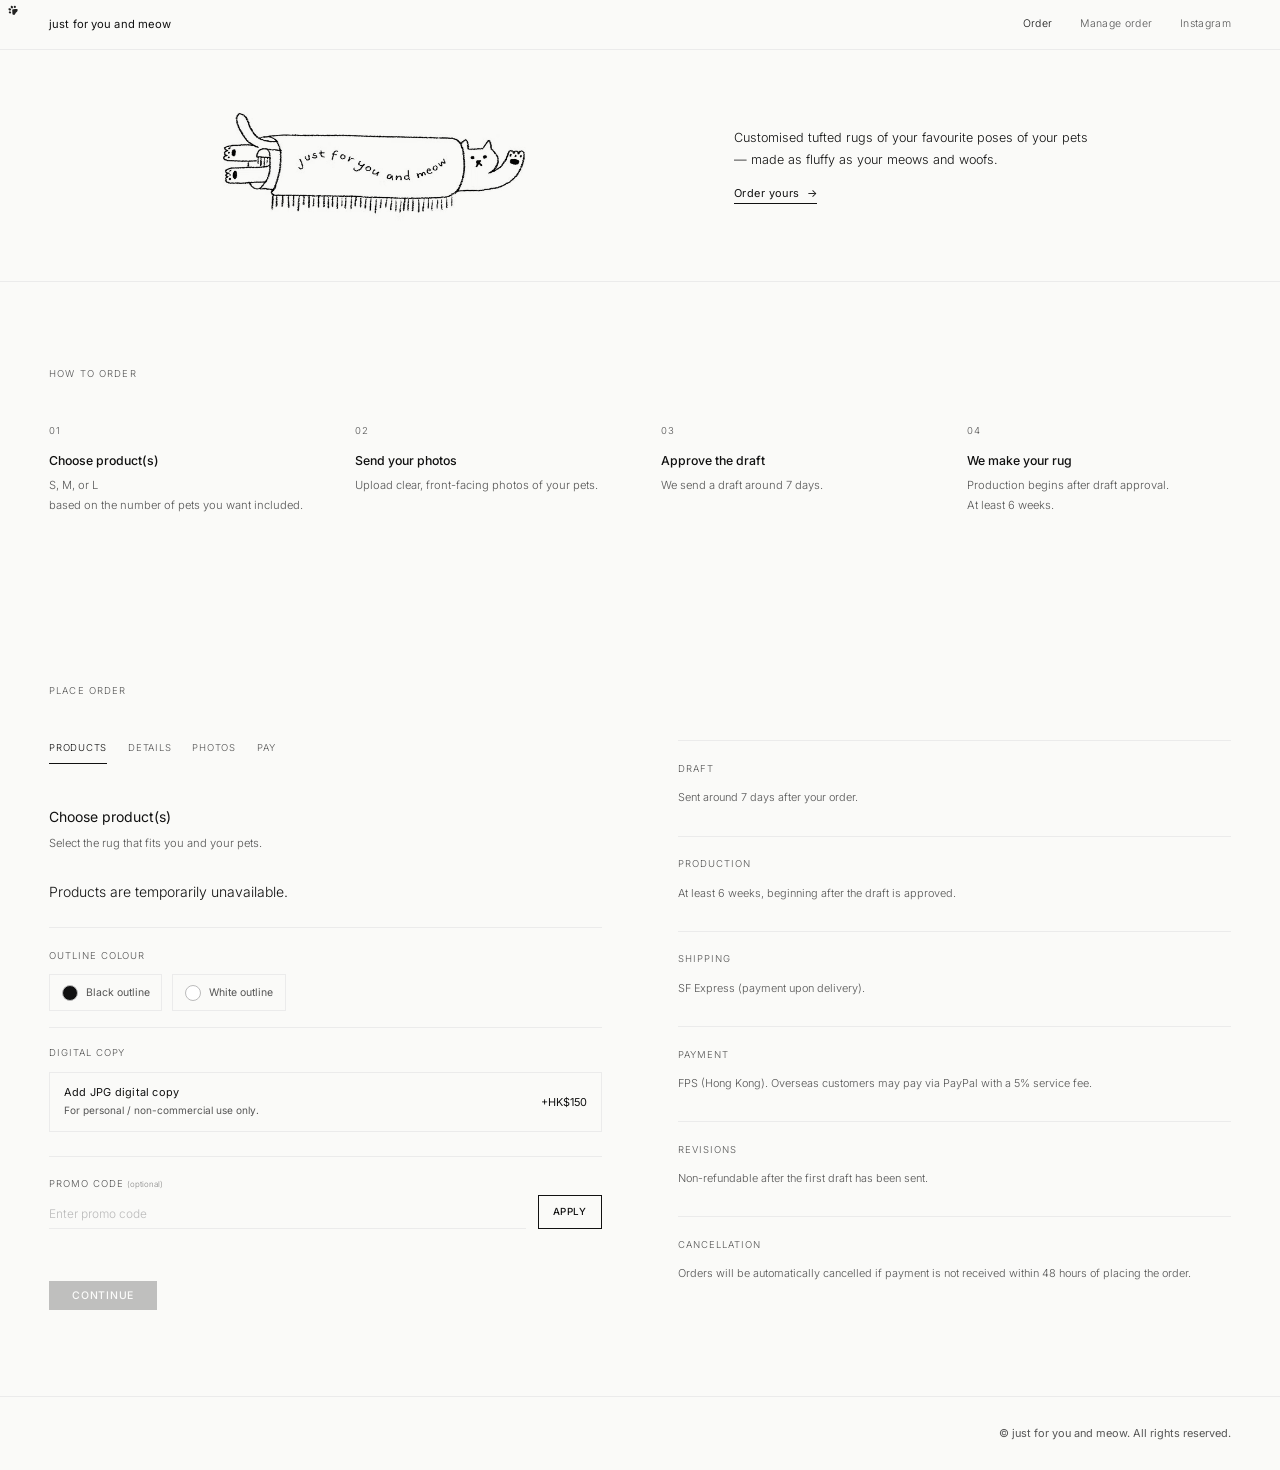
==== commit 0ffa2ceb: "Fix order recap syntax and remove duplicated JavaScript after HTML document" ====
--- a/public/index.html
+++ b/public/index.html
@@ -923,7 +923,8 @@
   if (orderRequiresOutline_() && selectedOutline) parts.push(selectedOutline + ' outline');
   if (selectedDigitalCopy) parts.push('JPG digital copy +HK$150');
   if (selectedPaymentMethod === 'paypal') parts.push('PayPal +5%');
-  parts.push('HK.forEach(n => {
+  parts.push('HK$' + formatPrice_(getOrderTotal_()));
+  ['2','3'].forEach(n => {
     document.getElementById('rb' + n + '-size').textContent = getProductsSummary_();
     document.getElementById('rb' + n + '-price').textContent = parts.join(' — ');
   });
@@ -2150,1231 +2151,3 @@
   <script defer src="/_vercel/insights/script.js"></script>
 </body>
 </html>
- + formatPrice_(getOrderTotal_()));
-  ['2','3'].forEach(n => {
-    document.getElementById('rb' + n + '-size').textContent = getProductsSummary_();
-    document.getElementById('rb' + n + '-price').textContent = parts.join(' — ') + ' — HK$' + formatPrice_(getOrderTotal_());
-  });
-}
-
-async function applyPromo() {
-  const input = document.getElementById('f-promo');
-  const resultEl = document.getElementById('promo-result');
-  const button = document.getElementById('promo-apply');
-  const promoCode = input.value.trim().toUpperCase();
-
-  if (!hasSelectedProducts_()) {
-    resultEl.className = 'promo-result err';
-    resultEl.textContent = 'Please choose at least one product first.';
-    return;
-  }
-  if (!promoCode) {
-    clearPromo_(false);
-    resultEl.className = 'promo-result err';
-    resultEl.textContent = 'Please enter a promo code.';
-    return;
-  }
-
-  button.disabled = true;
-  button.textContent = 'Checking...';
-  resultEl.className = 'promo-result';
-  resultEl.textContent = '';
-
-  try {
-    const result = await postApi_({
-      type: 'promo',
-      productId: sel ? sel.safeId : '',
-      items: getSelectedItemsForPayload_(),
-      promoCode
-    });
-    const promo = result.promo || result;
-    if (!result.success || !promo.valid) throw new Error(result.error || 'INVALID_PROMO_CODE');
-
-    appliedPromo = {
-      code: promo.code,
-      originalPrice: promo.originalPrice,
-      discount: promo.discount,
-      price: promo.finalPrice
-    };
-
-    input.value = promo.code;
-    resultEl.className = 'promo-result ok';
-    const totalText = selectedDigitalCopy ? ' · Total with digital copy: HK$' + formatPrice_(getOrderTotal_()) : '';
-    resultEl.textContent = promo.code + ' applied: HK$' + formatPrice_(promo.originalPrice) + ' → HK$' + formatPrice_(promo.finalPrice) + totalText;
-    updateRecaps();
-  } catch (error) {
-    appliedPromo = null;
-    resultEl.className = 'promo-result err';
-    resultEl.textContent = 'Invalid or unavailable promo code.';
-    updateRecaps();
-  } finally {
-    button.disabled = false;
-    button.textContent = 'Apply';
-  }
-}
-
-function clearPromo_(clearInput) {
-  appliedPromo = null;
-  if (clearInput) document.getElementById('f-promo').value = '';
-  const resultEl = document.getElementById('promo-result');
-  resultEl.className = 'promo-result';
-  resultEl.textContent = '';
-}
-
-function go(n) {
-  if (n > 1 && !hasSelectedProducts_()) return;
-
-  if (n === 3 && orderReadyForPayment) {
-    const submitButton = document.getElementById('s3n');
-    submitButton.disabled = false;
-    submitButton.textContent = 'Continue to payment';
-  }
-
-  document.querySelectorAll('.panel').forEach(p => p.classList.remove('on'));
-  document.getElementById('p' + n).classList.add('on');
-  document.querySelectorAll('.prog-item').forEach(w => {
-    const s = +w.dataset.s;
-    w.classList.remove('on', 'done');
-    if (s === n) w.classList.add('on');
-    else if (s < n) w.classList.add('done');
-  });
-  updateRecaps();
-  window.scrollTo({ top: document.getElementById('order').offsetTop - 58, behavior: 'smooth' });
-}
-
-function v2() {
-  const email = document.getElementById('f-email').value.trim();
-
-  if (!document.getElementById('f-instagram').value.trim() ||
-      !email ||
-      !document.getElementById('f-name').value.trim() ||
-      !document.getElementById('f-phone').value.trim() ||
-      !document.getElementById('f-addr').value.trim()) {
-    alert('Please fill in all required fields.');
-    return;
-  }
-
-  if (!isValidEmail_(email)) {
-    alert('Please enter a valid email address.');
-    return;
-  }
-
-  if (!selectedPaymentMethod) {
-    setPaymentMethodError_(true);
-    return;
-  }
-
-  setPaymentMethodError_(false);
-  go(3);
-}
-
-function isValidEmail_(value) {
-  return /^[^\s@]+@[^\s@]+\.[^\s@]+$/.test(String(value || '').trim());
-}
-
-function onPetFiles(input) {
-  const newFiles = Array.from(input.files);
-  const el = document.getElementById('pet-file-chosen');
-  const invalid = newFiles.filter(f => f.size > 15 * 1000 * 1000 || !['image/png', 'image/jpeg', 'image/jpg'].includes(f.type));
-  if (invalid.length) {
-    el.textContent = 'Photos must be JPG or PNG and no larger than 15 MB each.';
-    el.style.color = 'var(--err)';
-    input.value = '';
-    return;
-  }
-
-  const uniqueFiles = newFiles.filter(file => !petFiles.some(existing => existing.name === file.name && existing.size === file.size && existing.lastModified === file.lastModified));
-  if (petFiles.length + uniqueFiles.length > 6) {
-    el.textContent = 'Please select no more than 6 photos in total.';
-    el.style.color = 'var(--err)';
-    input.value = '';
-    return;
-  }
-
-  petFiles = petFiles.concat(uniqueFiles);
-  input.value = '';
-  renderPetFiles_();
-}
-
-function removePetFile(index) {
-  petFiles.splice(index, 1);
-  renderPetFiles_();
-}
-
-async function renderPetFiles_() {
-  const summary = document.getElementById('pet-file-chosen');
-  const list = document.getElementById('pet-photo-list');
-  list.innerHTML = '';
-  summary.style.color = 'var(--black)';
-  summary.textContent = petFiles.length ? petFiles.length + (petFiles.length === 1 ? ' photo selected' : ' photos selected') : '';
-
-  petFiles.forEach((file, index) => {
-    const item = document.createElement('div');
-    item.className = 'photo-item';
-
-    const thumbnail = document.createElement('img');
-    thumbnail.className = 'photo-thumb';
-    thumbnail.alt = 'Preview ' + file.name;
-    fileToDataUrl_(file).then(url => { thumbnail.src = url; }).catch(() => { thumbnail.alt = 'Preview unavailable'; });
-    thumbnail.addEventListener('click', () => openPhotoPreview(index));
-
-    const name = document.createElement('span');
-    name.className = 'photo-name';
-    name.textContent = file.name;
-
-    const remove = document.createElement('button');
-    remove.type = 'button';
-    remove.className = 'photo-remove';
-    remove.textContent = '×';
-    remove.setAttribute('aria-label', 'Remove ' + file.name);
-    remove.title = 'Remove photo';
-    remove.addEventListener('click', () => removePetFile(index));
-
-    item.appendChild(thumbnail);
-    item.appendChild(name);
-    item.appendChild(remove);
-    list.appendChild(item);
-  });
-}
-
-async function openPhotoPreview(index) {
-  const file = petFiles[index];
-  if (!file) return;
-  const image = document.getElementById('photo-preview-image');
-  const dialog = document.getElementById('photo-preview-dialog');
-  try {
-    image.src = await fileToDataUrl_(file);
-    dialog.showModal();
-  } catch (error) {
-    image.removeAttribute('src');
-  }
-}
-
-function closePhotoPreview() {
-  const image = document.getElementById('photo-preview-image');
-  const dialog = document.getElementById('photo-preview-dialog');
-  image.removeAttribute('src');
-  dialog.close();
-}
-
-function onPayFile(input) {
-  payFile = input.files[0] || null;
-  renderPayFile_();
-}
-
-function removePayFile() {
-  payFile = null;
-  document.getElementById('f-payment').value = '';
-  renderPayFile_();
-  hideMsg('msg-s4');
-}
-
-function renderPayFile_() {
-  const summary = document.getElementById('pay-file-chosen');
-  const list = document.getElementById('payment-photo-list');
-  list.innerHTML = '';
-  summary.textContent = payFile ? '1 screenshot selected' : '';
-  if (!payFile) return;
-
-  const currentFile = payFile;
-  const item = document.createElement('div');
-  item.className = 'photo-item';
-
-  const thumbnail = document.createElement('img');
-  thumbnail.className = 'photo-thumb';
-  thumbnail.alt = 'Preview ' + currentFile.name;
-  fileToDataUrl_(currentFile).then(url => { if (payFile === currentFile) thumbnail.src = url; }).catch(() => { thumbnail.alt = 'Preview unavailable'; });
-  thumbnail.addEventListener('click', openPaymentPreview);
-
-  const name = document.createElement('span');
-  name.className = 'photo-name';
-  name.textContent = currentFile.name;
-
-  const remove = document.createElement('button');
-  remove.type = 'button';
-  remove.className = 'photo-remove';
-  remove.textContent = '×';
-  remove.setAttribute('aria-label', 'Remove payment screenshot');
-  remove.title = 'Remove screenshot';
-  remove.addEventListener('click', removePayFile);
-
-  item.appendChild(thumbnail);
-  item.appendChild(name);
-  item.appendChild(remove);
-  list.appendChild(item);
-}
-
-async function openPaymentPreview() {
-  if (!payFile) return;
-  const image = document.getElementById('photo-preview-image');
-  const dialog = document.getElementById('photo-preview-dialog');
-  try {
-    image.src = await fileToDataUrl_(payFile);
-    dialog.showModal();
-  } catch (error) {
-    image.removeAttribute('src');
-  }
-}
-
-function petPhotoUploadStateKey_(orderNumber) {
-  return 'meow_uploaded_pet_indexes_' + String(orderNumber || '').trim();
-}
-
-function getUploadedPetPhotoIndexes_(orderNumber) {
-  try {
-    const raw = sessionStorage.getItem(petPhotoUploadStateKey_(orderNumber));
-    const parsed = raw ? JSON.parse(raw) : [];
-    return new Set(Array.isArray(parsed) ? parsed.map(Number).filter(Number.isFinite) : []);
-  } catch (_) {
-    return new Set();
-  }
-}
-
-function saveUploadedPetPhotoIndexes_(orderNumber, uploadedIndexes) {
-  sessionStorage.setItem(
-    petPhotoUploadStateKey_(orderNumber),
-    JSON.stringify(Array.from(uploadedIndexes).sort((a, b) => a - b))
-  );
-}
-
-function clearUploadedPetPhotoIndexes_(orderNumber) {
-  sessionStorage.removeItem(petPhotoUploadStateKey_(orderNumber));
-}
-
-function wait_(milliseconds) {
-  return new Promise(resolve => setTimeout(resolve, milliseconds));
-}
-
-async function uploadPetPhotoWithRetry_(payload, maxAttempts = 3) {
-  let lastError = null;
-
-  for (let attempt = 1; attempt <= maxAttempts; attempt++) {
-    try {
-      const result = await postApi_(payload);
-      if (!result.success) throw new Error(result.error || 'PHOTO_UPLOAD_FAILED');
-      return result;
-    } catch (error) {
-      lastError = error;
-      if (attempt < maxAttempts) {
-        await wait_(700 * attempt);
-      }
-    }
-  }
-
-  throw lastError || new Error('PHOTO_UPLOAD_FAILED');
-}
-
-async function uploadAdditionalPetPhotos_(files, orderNumber, orderToken, button) {
-  const uploadedIndexes = getUploadedPetPhotoIndexes_(orderNumber);
-
-  // Photo 1 is saved as part of the order request in Code.gs.
-  uploadedIndexes.add(1);
-  saveUploadedPetPhotoIndexes_(orderNumber, uploadedIndexes);
-
-  for (let zeroBasedIndex = 1; zeroBasedIndex < files.length; zeroBasedIndex++) {
-    const photoIndex = zeroBasedIndex + 1;
-    if (uploadedIndexes.has(photoIndex)) continue;
-
-    const file = files[zeroBasedIndex];
-    button.innerHTML = '<span class="spinner"></span>Uploading photo ' + photoIndex + ' of ' + files.length + '…';
-
-    const data = await fileToBase64(file);
-
-    await uploadPetPhotoWithRetry_({
-      type: 'pet_photo',
-      orderNumber: orderNumber,
-      orderToken: orderToken,
-      index: photoIndex,
-      photo: {
-        data: data,
-        name: file.name
-      }
-    });
-
-    uploadedIndexes.add(photoIndex);
-    saveUploadedPetPhotoIndexes_(orderNumber, uploadedIndexes);
-  }
-}
-
-async function doSubmit() {
-  if (orderReadyForPayment) {
-    go(4);
-    return;
-  }
-
-  if (orderRequiresOutline_() && !selectedOutline) {
-    setOutlineError_(true);
-    go(1);
-    return;
-  }
-
-  const ig = document.getElementById('f-instagram').value.trim();
-  const em = document.getElementById('f-email').value.trim();
-  const nm = document.getElementById('f-name').value.trim();
-  const ph = document.getElementById('f-phone').value.trim();
-  const ad = document.getElementById('f-addr').value.trim();
-
-  if (!ig || !em || !nm || !ph || !ad) {
-    showMsg('msg-s3', 'err', 'Please go back and complete all your details.');
-    go(2);
-    return;
-  }
-
-  if (!isValidEmail_(em)) {
-    showMsg('msg-s3', 'err', 'Please go back and enter a valid email address.');
-    go(2);
-    return;
-  }
-
-  if (ig.length > 100 || em.length > 150 || nm.length > 100 || ph.length > 20 || ad.length > 500) {
-    showMsg('msg-s3', 'err', 'Some fields are too long.');
-    go(2);
-    return;
-  }
-
-  if (!CONFIG.terms || !CONFIG.terms.version) {
-    showMsg('msg-s3', 'err', 'Terms & Conditions are temporarily unavailable. Please reload and try again.');
-    return;
-  }
-
-  if (!document.getElementById('f-terms').checked) {
-    showMsg('msg-s3', 'err', 'Please read and agree to the Terms & Conditions before confirming your order.');
-    return;
-  }
-
-  const savedPendingOrderToken = sessionStorage.getItem('meow_order_token');
-  const savedPendingRequestId = sessionStorage.getItem('meow_order_request_id');
-  const canResumePhotoUpload = Boolean(
-    orderNum &&
-    pendingOrderResult &&
-    savedPendingOrderToken &&
-    savedPendingRequestId
-  );
-
-  if (IS_DEPLOYED_SITE && !turnstileToken && !canResumePhotoUpload) {
-    showMsg('msg-s3', 'err', 'Please complete the security check.');
-    return;
-  }
-
-  const MAX_FILE_SIZE = 15 * 1000 * 1000;
-  const ALLOWED_TYPES = ['image/png', 'image/jpeg', 'image/jpg'];
-
-  if (petFiles.length < 1) {
-    showMsg('msg-s3', 'err', 'Please upload at least one pet photo.');
-    return;
-  }
-
-  if (petFiles.length > 6) {
-    showMsg('msg-s3', 'err', 'Please upload no more than 6 pet photos.');
-    return;
-  }
-
-  for (let f of petFiles) {
-    if (f.size > MAX_FILE_SIZE) {
-      showMsg('msg-s3', 'err', 'Pet photo too large (max 15MB).');
-      return;
-    }
-    if (!ALLOWED_TYPES.includes(f.type)) {
-      showMsg('msg-s3', 'err', 'Pet photos must be PNG or JPEG only.');
-      return;
-    }
-  }
-
-  const btn = document.getElementById('s3n');
-  btn.disabled = true;
-  btn.innerHTML = '<span class="spinner"></span>Submitting…';
-  hideMsg('msg-s3');
-
-  let photosComplete = false;
-
-  try {
-    let requestId = sessionStorage.getItem('meow_order_request_id');
-    if (!requestId) {
-      requestId = createRequestId_();
-      sessionStorage.setItem('meow_order_request_id', requestId);
-    }
-
-    let result;
-    let orderToken;
-
-    if (canResumePhotoUpload) {
-      result = pendingOrderResult;
-      orderToken = savedPendingOrderToken;
-      btn.innerHTML = '<span class="spinner"></span>Resuming photo upload…';
-    } else {
-      const firstPhotoData = await fileToBase64(petFiles[0]);
-
-      result = await postApi_({
-        type: 'order',
-        requestId: requestId,
-        turnstileToken: turnstileToken,
-        termsAccepted: true,
-        termsVersion: CONFIG.terms.version,
-        promoCode: appliedPromo ? appliedPromo.code : '',
-        productId: sel ? sel.safeId : '',
-        items: getSelectedItemsForPayload_(),
-        outline: orderRequiresOutline_() ? selectedOutline : '',
-        digitalCopy: selectedDigitalCopy,
-        paymentMethod: selectedPaymentMethod,
-        paymentMethodLabel: getPaymentMethodLabel_(selectedPaymentMethod),
-        paymentServiceFeeRate: selectedPaymentMethod === 'paypal' ? CONFIG.paypal.serviceFeeRate : 0,
-        paymentServiceFee: getPaymentServiceFee_(),
-        estimatedTotal: getOrderTotal_(),
-        firstPhoto: {
-          data: firstPhotoData
-        },
-        instagram: ig,
-        email: em,
-        name: nm,
-        phone: ph,
-        address: ad,
-        size: getProductsSummary_(),
-        notes: document.getElementById('f-notes').value.trim()
-      });
-
-      if (!result.success) {
-        throw new Error(result.error || 'ORDER_FAILED');
-      }
-
-      orderNum = result.orderNumber;
-      orderToken = result.orderToken;
-      pendingOrderResult = result;
-
-      sessionStorage.setItem('meow_order_number', orderNum);
-      sessionStorage.setItem('meow_order_token', orderToken);
-    }
-
-    await uploadAdditionalPetPhotos_(petFiles, orderNum, orderToken, btn);
-    photosComplete = true;
-
-    sessionStorage.removeItem('meow_order_request_id');
-    clearUploadedPetPhotoIndexes_(orderNum);
-
-    const returnedItems = Array.isArray(result.items) && result.items.length ? result.items : selectedItems;
-    selectedItems = returnedItems.map(item => ({
-      id: item.productId || item.id,
-      safeId: String(item.productId || item.id || '').trim().toLowerCase(),
-      name: item.name || item.productName || item.id || item.productId,
-      dims: item.dims || '',
-      price: Number(item.price || 0),
-      quantity: Number(item.quantity || 1)
-    }));
-    syncPrimarySelection_();
-
-    appliedPromo = result.promoCode ? {
-      code: result.promoCode,
-      originalPrice: result.originalPrice,
-      discount: result.discount,
-      price: Number(result.productFinalPrice || (Number(result.originalPrice || getProductsSubtotal_()) - Number(result.discount || 0)))
-    } : null;
-
-    orderReadyForPayment = true;
-    document.getElementById('order-num-display').textContent = orderNum;
-
-    const receipt = document.getElementById('receipt');
-    receipt.innerHTML = '';
-
-    const outlineText = orderRequiresOutline_()
-      ? result.outline || (selectedOutline ? selectedOutline + ' outline' : '')
-      : 'Not applicable';
-    const digitalCopySelected = hasOwn_(result, 'digitalCopy')
-      ? normalizeBooleanValue_(result.digitalCopy)
-      : selectedDigitalCopy;
-    const digitalCopyPrice = hasOwn_(result, 'digitalCopyPrice')
-      ? Number(result.digitalCopyPrice || 0)
-      : (digitalCopySelected ? DIGITAL_COPY_PRICE : 0);
-    const receiptSubtotal = getReceiptTotal_(result, digitalCopySelected, digitalCopyPrice);
-    const paymentMethod = result.paymentMethod || selectedPaymentMethod;
-    const paymentServiceFee = paymentMethod === 'paypal'
-      ? firstFiniteNumber_([result.paymentServiceFee, getPaymentServiceFee_(receiptSubtotal)])
-      : 0;
-    const receiptTotal = receiptSubtotal + (Number.isFinite(paymentServiceFee) ? paymentServiceFee : 0);
-
-    const rows = [
-      { label: 'Order', value: orderNum },
-      { label: 'Instagram', value: ig },
-      { label: 'Email', value: em },
-      { label: 'Name', value: nm },
-      { label: 'Phone', value: ph },
-      { label: 'Address', value: ad },
-      { label: 'Products', value: formatItemsForReceipt_(result.items || selectedItems) },
-      { label: 'Outline', value: outlineText },
-      { label: 'Digital copy', value: digitalCopySelected ? 'Yes — JPG for personal / non-commercial use' : 'No' },
-      { label: 'Payment method', value: getPaymentMethodLabel_(paymentMethod) }
-    ];
-
-    if (result.promoCode) {
-      rows.push({ label: 'Original price', value: 'HK$' + formatPrice_(result.originalPrice) });
-      rows.push({ label: 'Promo code', value: result.promoCode });
-      rows.push({ label: 'Discount', value: '-HK$' + formatPrice_(result.discount) });
-    }
-
-    if (digitalCopySelected && digitalCopyPrice) {
-      rows.push({ label: 'Digital copy add-on', value: '+HK$' + formatPrice_(digitalCopyPrice) });
-    }
-
-    if (paymentMethod === 'paypal') {
-      rows.push({ label: 'PayPal service fee (5%)', value: '+HK$' + formatPrice_(paymentServiceFee) });
-    }
-
-    rows.push({ label: 'Total', value: 'HK$' + formatPrice_(receiptTotal) });
-
-    rows.forEach(row => {
-      const div = document.createElement('div');
-      div.className = 'r-row';
-      const label = document.createElement('span');
-      label.className = 'r-label';
-      label.textContent = row.label;
-      const val = document.createElement('span');
-      val.textContent = row.value;
-      div.appendChild(label);
-      div.appendChild(val);
-      receipt.appendChild(div);
-    });
-
-    document.getElementById('famt').textContent = 'HK$ ' + formatPrice_(receiptTotal);
-    renderPaymentInstructions_(paymentMethod, receiptTotal);
-    pendingOrderResult = null;
-    go(4);
-
-  } catch (err) {
-    console.error('ORDER_SUBMIT_ERROR:', err);
-
-    if (!orderNum) {
-      showMsg(
-        'msg-s3',
-        'err',
-        'Order was not submitted. Please retry the security check and try again.'
-      );
-      resetTurnstileWidget();
-      btn.disabled = false;
-      btn.textContent = 'Confirm order';
-    } else if (!photosComplete) {
-      showMsg(
-        'msg-s3',
-        'err',
-        'Order ' + orderNum + ' was created, but not all photos finished uploading. Click “Retry photo upload” — this will not create a duplicate order.'
-      );
-      orderReadyForPayment = false;
-      btn.disabled = false;
-      btn.textContent = 'Retry photo upload';
-    } else {
-      showMsg(
-        'msg-s3',
-        'err',
-        'Order ' + orderNum + ' and all photos were saved. Please continue to payment.'
-      );
-      orderReadyForPayment = true;
-      btn.disabled = false;
-      btn.textContent = 'Continue to payment';
-    }
-  }
-}
-
-async function submitPayment() {
-  if (!payFile) {
-    const fileInput = document.getElementById('f-payment');
-    if (fileInput && fileInput.files.length > 0) payFile = fileInput.files[0];
-  }
-
-  if (!payFile) {
-    showMsg('msg-s4', 'err', 'Please select your payment screenshot first.');
-    return;
-  }
-
-  const MAX_SIZE = 15 * 1000 * 1000;
-  const ALLOWED_TYPES = ['image/png', 'image/jpeg', 'image/jpg'];
-
-  if (payFile.size > MAX_SIZE) {
-    showMsg('msg-s4', 'err', 'Screenshot too large (max 15MB).');
-    return;
-  }
-
-  if (!ALLOWED_TYPES.includes(payFile.type)) {
-    showMsg('msg-s4', 'err', 'Payment screenshot must be PNG or JPEG only.');
-    return;
-  }
-
-  const savedOrderNumber = orderNum || sessionStorage.getItem('meow_order_number');
-  const orderToken = sessionStorage.getItem('meow_order_token');
-
-  if (!savedOrderNumber || !orderToken) {
-    showMsg('msg-s4', 'err', 'Order session expired. Please contact us on Instagram.');
-    return;
-  }
-
-  const btn = document.getElementById('s4n');
-  btn.disabled = true;
-  btn.innerHTML = '<span class="spinner"></span>Uploading…';
-  hideMsg('msg-s4');
-
-  try {
-    const data = await fileToBase64(payFile, { maxDimension: 2200, quality: 0.9 });
-    const result = await postApi_({
-      type: 'payment',
-      orderNumber: savedOrderNumber,
-      orderToken: orderToken,
-      paymentMethod: selectedPaymentMethod,
-      paymentMethodLabel: getPaymentMethodLabel_(selectedPaymentMethod),
-      screenshot: {
-        data: data,
-        name: payFile.name || 'payment-proof'
-      }
-    });
-
-    if (!result.success) throw new Error(result.error || 'PAYMENT_UPLOAD_FAILED');
-
-    btn.textContent = 'Submitted';
-    document.getElementById('payment-back').style.display = 'none';
-    showPaymentSuccess_();
-  } catch (err) {
-    console.error('PAYMENT_UPLOAD_ERROR:', err);
-    showMsg('msg-s4', 'err', 'Upload failed. Please try again or contact us on Instagram.');
-    btn.disabled = false;
-    btn.textContent = 'Submit payment proof';
-  }
-}
-
-
-function validateImageFile_(file, label) {
-  const MAX_SIZE = 15 * 1000 * 1000;
-  const ALLOWED_TYPES = ['image/png', 'image/jpeg', 'image/jpg'];
-
-  if (!file) throw new Error(label + ' is missing.');
-  if (file.size > MAX_SIZE) throw new Error(label + ' is too large (max 15MB).');
-  if (!ALLOWED_TYPES.includes(file.type)) throw new Error(label + ' must be PNG or JPEG only.');
-}
-
-
-function normalizePhoneForLookup_(value) {
-  return String(value || '').replace(/[^0-9]/g, '');
-}
-
-function phoneLookupPayload_(phone) {
-  const phoneDigits = normalizePhoneForLookup_(phone);
-  return {
-    type: 'manage_lookup',
-    phone: phone,
-    phoneRaw: phone,
-    phoneDigits: phoneDigits,
-    phoneLast8: phoneDigits.slice(-8)
-  };
-}
-
-async function verifyManageOrder() {
-  const phone = document.getElementById('m-phone').value.trim();
-
-  if (!phone) {
-    showMsg('msg-manage-login', 'err', 'Please enter the phone number used for your order.');
-    return;
-  }
-
-  const btn = document.getElementById('m-login-btn');
-  btn.disabled = true;
-  btn.innerHTML = '<span class="spinner"></span>Checking…';
-  hideMsg('msg-manage-login');
-  hideMsg('msg-manage-upload');
-
-  try {
-    const result = await postApi_(phoneLookupPayload_(phone));
-
-    const foundOrder = result.order || {};
-    const foundOrderNumber = result.orderNumber || foundOrder.orderNumber || foundOrder.orderNo || foundOrder.no || '';
-
-    if (!result.success || !result.orderToken || !foundOrderNumber) {
-      throw new Error(result.error || 'ORDER_LOOKUP_FAILED');
-    }
-
-    manageSession = {
-      orderNumber: foundOrderNumber,
-      orderToken: result.orderToken,
-      order: foundOrder
-    };
-
-    sessionStorage.setItem('meow_manage_order_number', manageSession.orderNumber);
-    sessionStorage.setItem('meow_manage_order_token', manageSession.orderToken);
-
-    renderManageSummary_(manageSession.order);
-    document.getElementById('manage-upload-panel').classList.add('show');
-    showMsg('msg-manage-login', 'ok', 'Order found. You can upload more photos or payment proof below.');
-  } catch (error) {
-    console.error('MANAGE_LOOKUP_ERROR:', error);
-    manageSession = null;
-    sessionStorage.removeItem('meow_manage_order_number');
-    sessionStorage.removeItem('meow_manage_order_token');
-    document.getElementById('manage-upload-panel').classList.remove('show');
-    showMsg('msg-manage-login', 'err', 'Order not found. Please check the phone number.');
-  } finally {
-    btn.disabled = false;
-    btn.textContent = 'Find order';
-  }
-}
-
-
-function formatManageItems_(order) {
-  if (Array.isArray(order.items) && order.items.length) {
-    return order.items.map(item => {
-      const name = item.name || item.productName || item.productId || 'Product';
-      const qty = Number(item.quantity || 1);
-      return name + ' × ' + qty;
-    }).join(' + ');
-  }
-  return order.productName || order.size || '—';
-}
-
-function renderManageSummary_(order) {
-  const summary = document.getElementById('manage-summary');
-  summary.innerHTML = '';
-
-  const rows = [
-    { label: 'Order', value: manageSession.orderNumber },
-    { label: 'Name', value: order.name || '—' },
-    { label: 'Phone', value: order.phone || '—' },
-    { label: 'Products', value: formatManageItems_(order) },
-    { label: 'Payment status', value: order.paymentStatus || '—' }
-  ];
-
-  if (order.price) rows.push({ label: 'Total', value: 'HK$' + formatPrice_(order.price) });
-
-  rows.forEach(row => {
-    const div = document.createElement('div');
-    div.className = 'r-row';
-    const label = document.createElement('span');
-    label.className = 'r-label';
-    label.textContent = row.label;
-    const value = document.createElement('span');
-    value.textContent = row.value;
-    div.appendChild(label);
-    div.appendChild(value);
-    summary.appendChild(div);
-  });
-}
-
-function onManagePetFiles(input) {
-  const newFiles = Array.from(input.files);
-  const chosen = document.getElementById('manage-pet-file-chosen');
-
-  try {
-    newFiles.forEach(file => validateImageFile_(file, 'Photo'));
-  } catch (error) {
-    chosen.textContent = error.message;
-    chosen.style.color = 'var(--err)';
-    input.value = '';
-    return;
-  }
-
-  const uniqueFiles = newFiles.filter(file => !managePetFiles.some(existing =>
-    existing.name === file.name && existing.size === file.size && existing.lastModified === file.lastModified
-  ));
-
-  const totalAfterAdd = managePetFiles.length + uniqueFiles.length;
-  managePetFiles = managePetFiles.concat(uniqueFiles).slice(0, 6);
-
-  if (totalAfterAdd > 6) {
-    chosen.textContent = 'Maximum 6 photos per upload. Only the first 6 files are kept.';
-    chosen.style.color = 'var(--err)';
-  } else {
-    chosen.textContent = managePetFiles.length ? managePetFiles.length + ' photo(s) selected' : '';
-    chosen.style.color = 'var(--black)';
-  }
-
-  input.value = '';
-  renderManagePetFiles_();
-}
-
-function removeManagePetFile(index) {
-  managePetFiles.splice(index, 1);
-  document.getElementById('manage-pet-file-chosen').textContent = managePetFiles.length ? managePetFiles.length + ' photo(s) selected' : '';
-  renderManagePetFiles_();
-}
-
-async function renderManagePetFiles_() {
-  const list = document.getElementById('manage-pet-photo-list');
-  list.innerHTML = '';
-
-  for (let i = 0; i < managePetFiles.length; i++) {
-    const file = managePetFiles[i];
-    const item = document.createElement('div');
-    item.className = 'photo-item';
-
-    const img = document.createElement('img');
-    img.className = 'photo-thumb';
-    img.alt = file.name;
-    img.src = await fileToDataUrl_(file);
-    img.onclick = () => openManagePhotoPreview_(file);
-
-    const name = document.createElement('div');
-    name.className = 'photo-name';
-    name.textContent = file.name;
-
-    const remove = document.createElement('button');
-    remove.type = 'button';
-    remove.className = 'photo-remove';
-    remove.textContent = '×';
-    remove.onclick = () => removeManagePetFile(i);
-
-    item.appendChild(img);
-    item.appendChild(name);
-    item.appendChild(remove);
-    list.appendChild(item);
-  }
-}
-
-async function openManagePhotoPreview_(file) {
-  const image = document.getElementById('photo-preview-image');
-  const dialog = document.getElementById('photo-preview-dialog');
-  image.src = await fileToDataUrl_(file);
-  dialog.showModal();
-}
-
-function onManagePayFile(input) {
-  managePayFile = input.files[0] || null;
-  const chosen = document.getElementById('manage-pay-file-chosen');
-  const list = document.getElementById('manage-payment-photo-list');
-  list.innerHTML = '';
-
-  if (!managePayFile) {
-    chosen.textContent = '';
-    return;
-  }
-
-  try {
-    validateImageFile_(managePayFile, 'Payment screenshot');
-  } catch (error) {
-    chosen.textContent = error.message;
-    chosen.style.color = 'var(--err)';
-    managePayFile = null;
-    input.value = '';
-    return;
-  }
-
-  chosen.textContent = managePayFile.name;
-  chosen.style.color = 'var(--black)';
-  renderManagePayFile_();
-}
-
-async function renderManagePayFile_() {
-  const list = document.getElementById('manage-payment-photo-list');
-  list.innerHTML = '';
-  if (!managePayFile) return;
-
-  const item = document.createElement('div');
-  item.className = 'photo-item';
-
-  const img = document.createElement('img');
-  img.className = 'photo-thumb';
-  img.alt = managePayFile.name;
-  img.src = await fileToDataUrl_(managePayFile);
-  img.onclick = () => openManagePhotoPreview_(managePayFile);
-
-  const name = document.createElement('div');
-  name.className = 'photo-name';
-  name.textContent = managePayFile.name;
-
-  const remove = document.createElement('button');
-  remove.type = 'button';
-  remove.className = 'photo-remove';
-  remove.textContent = '×';
-  remove.onclick = () => {
-    managePayFile = null;
-    document.getElementById('m-payment').value = '';
-    document.getElementById('manage-pay-file-chosen').textContent = '';
-    list.innerHTML = '';
-  };
-
-  item.appendChild(img);
-  item.appendChild(name);
-  item.appendChild(remove);
-  list.appendChild(item);
-}
-
-function getManageSession_() {
-  if (manageSession && manageSession.orderNumber && manageSession.orderToken) return manageSession;
-
-  const orderNumber = sessionStorage.getItem('meow_manage_order_number');
-  const orderToken = sessionStorage.getItem('meow_manage_order_token');
-  if (orderNumber && orderToken) {
-    manageSession = { orderNumber, orderToken, order: {} };
-    return manageSession;
-  }
-
-  return null;
-}
-
-async function uploadManagePetPhotos() {
-  const session = getManageSession_();
-  if (!session) {
-    showMsg('msg-manage-upload', 'err', 'Please find your order first.');
-    return;
-  }
-
-  if (!managePetFiles.length) {
-    showMsg('msg-manage-upload', 'err', 'Please select at least one photo.');
-    return;
-  }
-
-  const btn = document.getElementById('m-photo-btn');
-  btn.disabled = true;
-  btn.innerHTML = '<span class="spinner"></span>Uploading…';
-  hideMsg('msg-manage-upload');
-
-  try {
-    for (let i = 0; i < managePetFiles.length; i++) {
-      const file = managePetFiles[i];
-      validateImageFile_(file, 'Photo');
-      const data = await fileToBase64(file);
-      const result = await postApi_({
-        type: 'pet_photo',
-        orderNumber: session.orderNumber,
-        orderToken: session.orderToken,
-        index: i + 1,
-        photo: {
-          data: data,
-          name: file.name
-        }
-      });
-
-      if (!result.success) throw new Error(result.error || 'PHOTO_UPLOAD_FAILED');
-    }
-
-    managePetFiles = [];
-    document.getElementById('m-photos').value = '';
-    document.getElementById('manage-pet-file-chosen').textContent = '';
-    document.getElementById('manage-pet-photo-list').innerHTML = '';
-    showMsg('msg-manage-upload', 'ok', 'Photo(s) uploaded successfully.');
-  } catch (error) {
-    console.error('MANAGE_PHOTO_UPLOAD_ERROR:', error);
-    showMsg('msg-manage-upload', 'err', 'Photo upload failed. Please try again or DM us on Instagram.');
-  } finally {
-    btn.disabled = false;
-    btn.textContent = 'Upload photos';
-  }
-}
-
-async function submitManagePayment() {
-  const session = getManageSession_();
-  if (!session) {
-    showMsg('msg-manage-upload', 'err', 'Please find your order first.');
-    return;
-  }
-
-  if (!managePayFile) {
-    showMsg('msg-manage-upload', 'err', 'Please select your payment screenshot first.');
-    return;
-  }
-
-  const btn = document.getElementById('m-payment-btn');
-  btn.disabled = true;
-  btn.innerHTML = '<span class="spinner"></span>Uploading…';
-  hideMsg('msg-manage-upload');
-
-  try {
-    validateImageFile_(managePayFile, 'Payment screenshot');
-    const data = await fileToBase64(managePayFile, { maxDimension: 2200, quality: 0.9 });
-    const result = await postApi_({
-      type: 'payment',
-      orderNumber: session.orderNumber,
-      orderToken: session.orderToken,
-      screenshot: {
-        data: data,
-        name: managePayFile.name || 'payment-proof'
-      }
-    });
-
-    if (!result.success) throw new Error(result.error || 'PAYMENT_UPLOAD_FAILED');
-
-    managePayFile = null;
-    document.getElementById('m-payment').value = '';
-    document.getElementById('manage-pay-file-chosen').textContent = '';
-    document.getElementById('manage-payment-photo-list').innerHTML = '';
-    showMsg('msg-manage-upload', 'ok', 'Payment proof uploaded successfully. Please send us a DM with your order number.');
-  } catch (error) {
-    console.error('MANAGE_PAYMENT_UPLOAD_ERROR:', error);
-    showMsg('msg-manage-upload', 'err', 'Payment proof upload failed. Please try again or DM us on Instagram.');
-  } finally {
-    btn.disabled = false;
-    btn.textContent = 'Upload payment proof';
-  }
-}
-
-async function postApi_(payload) {
-  const response = await fetch(API_URL, {
-    method: 'POST',
-    headers: {
-      'Content-Type': 'application/json'
-    },
-    body: JSON.stringify(payload)
-  });
-
-  let result;
-  try {
-    result = await response.json();
-  } catch (err) {
-    throw new Error('INVALID_SERVER_RESPONSE');
-  }
-
-  return {
-    ...result,
-    success: response.ok && result.success === true
-  };
-}
-
-function createRequestId_() {
-  if (window.crypto && typeof window.crypto.randomUUID === 'function') {
-    return window.crypto.randomUUID().replace(/-/g, '');
-  }
-  const bytes = new Uint8Array(24);
-  window.crypto.getRandomValues(bytes);
-  return Array.from(bytes, b => b.toString(16).padStart(2, '0')).join('');
-}
-
-function openTerms(event) {
-  event.preventDefault();
-  const dialog = document.getElementById('terms-dialog');
-  const inner = dialog.querySelector('.terms-inner');
-  if (inner) inner.scrollTop = 0;
-  dialog.showModal();
-  setTimeout(() => dialog.focus({ preventScroll: true }), 0);
-}
-
-function closeTerms() {
-  document.getElementById('terms-dialog').close();
-}
-
-function doReset() {
-  for (let i = sessionStorage.length - 1; i >= 0; i--) {
-    const key = sessionStorage.key(i);
-    if (key && key.indexOf('meow_uploaded_pet_indexes_') === 0) {
-      sessionStorage.removeItem(key);
-    }
-  }
-
-  sel = null;
-  selectedItems = [];
-  orderNum = null;
-  pendingOrderResult = null;
-  petFiles = [];
-  payFile = null;
-  appliedPromo = null;
-  selectedOutline = null;
-  selectedDigitalCopy = false;
-  selectedPaymentMethod = 'fps';
-  orderReadyForPayment = false;
-
-  sessionStorage.removeItem('meow_order_number');
-  sessionStorage.removeItem('meow_order_token');
-  sessionStorage.removeItem('meow_order_request_id');
-
-  ['f-instagram','f-email','f-name','f-phone','f-addr','f-notes'].forEach(id => {
-    const el = document.getElementById(id);
-    if (el) el.value = '';
-  });
-
-  document.getElementById('f-photos').value = '';
-  document.getElementById('f-payment').value = '';
-  document.getElementById('f-terms').checked = false;
-  document.getElementById('f-promo').value = '';
-
-  clearPromo_(false);
-
-  document.getElementById('pet-file-chosen').textContent = '';
-  document.getElementById('pet-photo-list').innerHTML = '';
-  document.getElementById('pet-file-chosen').style.color = 'var(--black)';
-  document.getElementById('pay-file-chosen').textContent = '';
-  document.getElementById('payment-photo-list').innerHTML = '';
-
-  document.querySelectorAll('.size-radio').forEach(r => { r.style.background = ''; r.style.borderColor = ''; });
-  document.querySelectorAll('.size-row').forEach(r => r.classList.remove('sel'));
-  document.querySelectorAll('.qty-count').forEach(q => { q.textContent = '0'; });
-  document.querySelectorAll('.outline-option').forEach(button => button.classList.remove('sel'));
-  document.querySelectorAll('.payment-method-option').forEach(button => {
-    button.classList.toggle('sel', button.dataset.paymentMethod === 'fps');
-  });
-  setPaymentMethodError_(false);
-  const digitalCopyOption = document.getElementById('digital-copy-option');
-  if (digitalCopyOption) digitalCopyOption.classList.remove('sel');
-
-  document.getElementById('rb2-size').textContent = '';
-  document.getElementById('rb2-price').textContent = '';
-  document.getElementById('rb3-size').textContent = '';
-  document.getElementById('rb3-price').textContent = '';
-
-  document.getElementById('s3n').disabled = false;
-  document.getElementById('s3n').textContent = 'Confirm order';
-  document.getElementById('s4n').disabled = false;
-  document.getElementById('s4n').textContent = 'Submit payment proof';
-  document.getElementById('payment-back').style.display = '';
-  document.getElementById('s1n').disabled = true;
-  renderPaymentInstructions_('fps', 0);
-
-  hideMsg('msg-s3');
-  hideMsg('msg-s4');
-  resetTurnstileWidget();
-  go(1);
-}
-</script>
-
-<div class="paw-cursor-container" id="paw-cursor-container"></div>
-
-<script>
-const PAW_SVG_BLACK = `<svg xmlns="http://www.w3.org/2000/svg" viewBox="0 0 79 70"><g><path d="M41.41,27.35c-1.02.88-4.18-.39-4.98-1.41-1-1.28-1.63-4.51-.32-5.93s4.67-.46,5.58.78c1.1,1.51,1.93,4.65-.28,6.55Z" fill="#222"/><circle cx="48.79" cy="22.86" r="3.66" fill="#222"/></g><path d="M56.55,37.66c-8.58,6.59-6.08,12.19-12.04,11.26-2.12-.33-3.6-2.58-3.73-4.68l-.52-8.51c-.06-1.03.04-3.46.79-4.05s2.63-1.06,3.64-1.1c7.19-.29,12.04-1.78,13.17.98.64,1.58,0,5.09-1.3,6.09Z" fill="#222"/><g><path d="M36.6,32.18c-.55,2.92-3.98,2.83-5.44,2.18-1.87-.83-3.88-2.98-3.27-5.45.33-1.33,3.81-2.09,5.06-1.65,1.42.49,4.03,2.95,3.65,4.92Z" fill="#222"/><path d="M36.58,43.1c-.75,1.24-4.43,1.35-5.55.72s-2.54-3.19-1.9-4.64c.69-1.55,3.5-2.05,4.73-1.61,1.78.63,4.13,3.19,2.72,5.53Z" fill="#222"/></g></svg>`;
-const PAW_SVG_GRAY = PAW_SVG_BLACK.replaceAll('#222', '#aaa');
-
-const container = document.getElementById('paw-cursor-container');
-const pawList = [];
-let lastSpawnTime = 0;
-let trailOffset = 0;
-
-if (container) {
-  const cursorPaw = document.createElement('div');
-  cursorPaw.className = 'paw';
-  cursorPaw.innerHTML = PAW_SVG_BLACK;
-  cursorPaw.style.opacity = '1';
-  container.appendChild(cursorPaw);
-
-  function createPaw(x, y, offset) {
-    const paw = document.createElement('div');
-    paw.className = 'paw';
-    const waveShift = Math.sin(offset * 0.05) * 15;
-    paw.style.left = (x + waveShift) + 'px';
-    paw.style.top = y + 'px';
-    paw.style.transform = 'translate(-50%, -50%)';
-    paw.innerHTML = PAW_SVG_GRAY;
-    paw.style.opacity = '0.7';
-    container.appendChild(paw);
-    return { element: paw, age: 0, maxAge: 1200 };
-  }
-
-  document.addEventListener('mousemove', (e) => {
-    cursorPaw.style.left = e.clientX + 'px';
-    cursorPaw.style.top = e.clientY + 'px';
-    cursorPaw.style.transform = 'translate(-50%, -50%)';
-
-    const now = Date.now();
-    if (now - lastSpawnTime > 150 && pawList.length < 20) {
-      pawList.push(createPaw(e.clientX, e.clientY, trailOffset));
-      trailOffset++;
-      lastSpawnTime = now;
-    }
-  });
-
-  function animate() {
-    for (let i = pawList.length - 1; i >= 0; i--) {
-      const p = pawList[i];
-      p.age += 16;
-      const life = Math.max(0, 1 - (p.age / p.maxAge));
-      p.element.style.opacity = life * 0.7;
-      if (life <= 0) {
-        p.element.remove();
-        pawList.splice(i, 1);
-      }
-    }
-    requestAnimationFrame(animate);
-  }
-
-  animate();
-}
-</script>
-  <script defer src="/_vercel/insights/script.js"></script>
-</body>
-</html>
